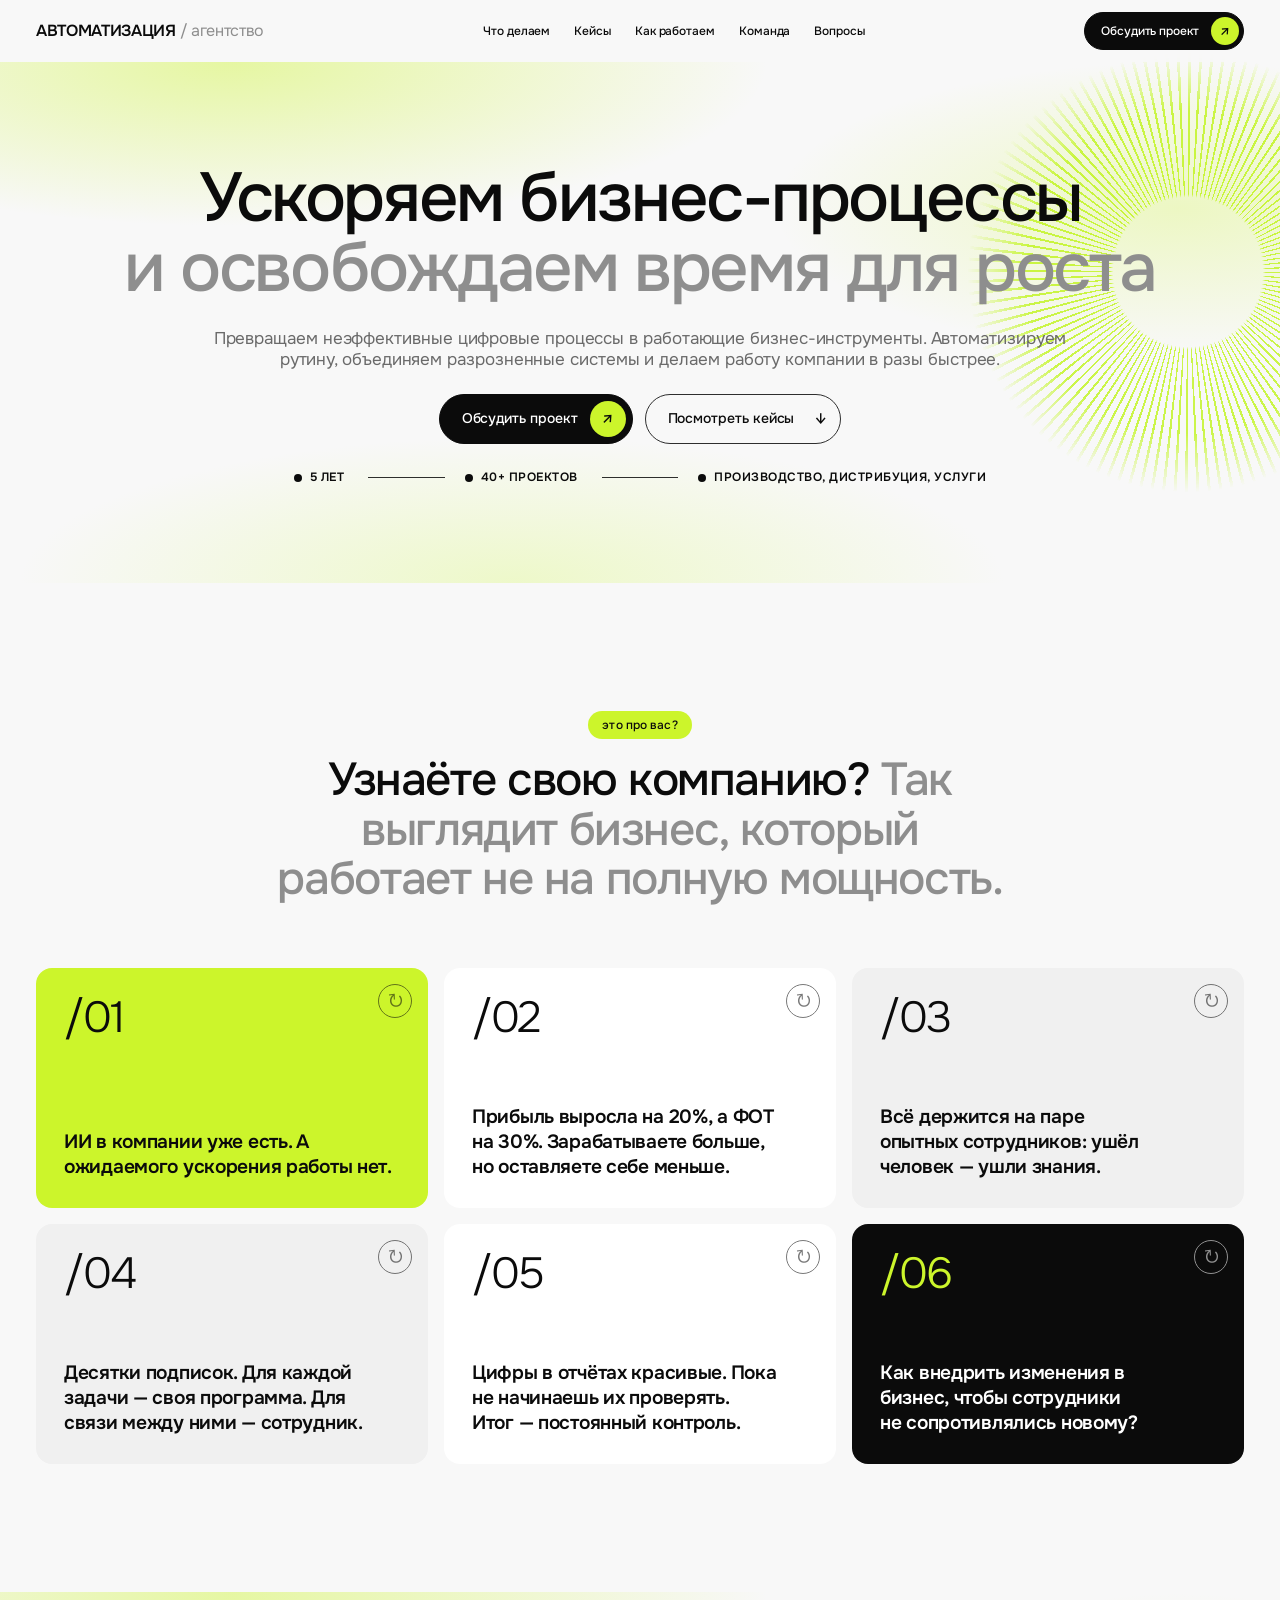
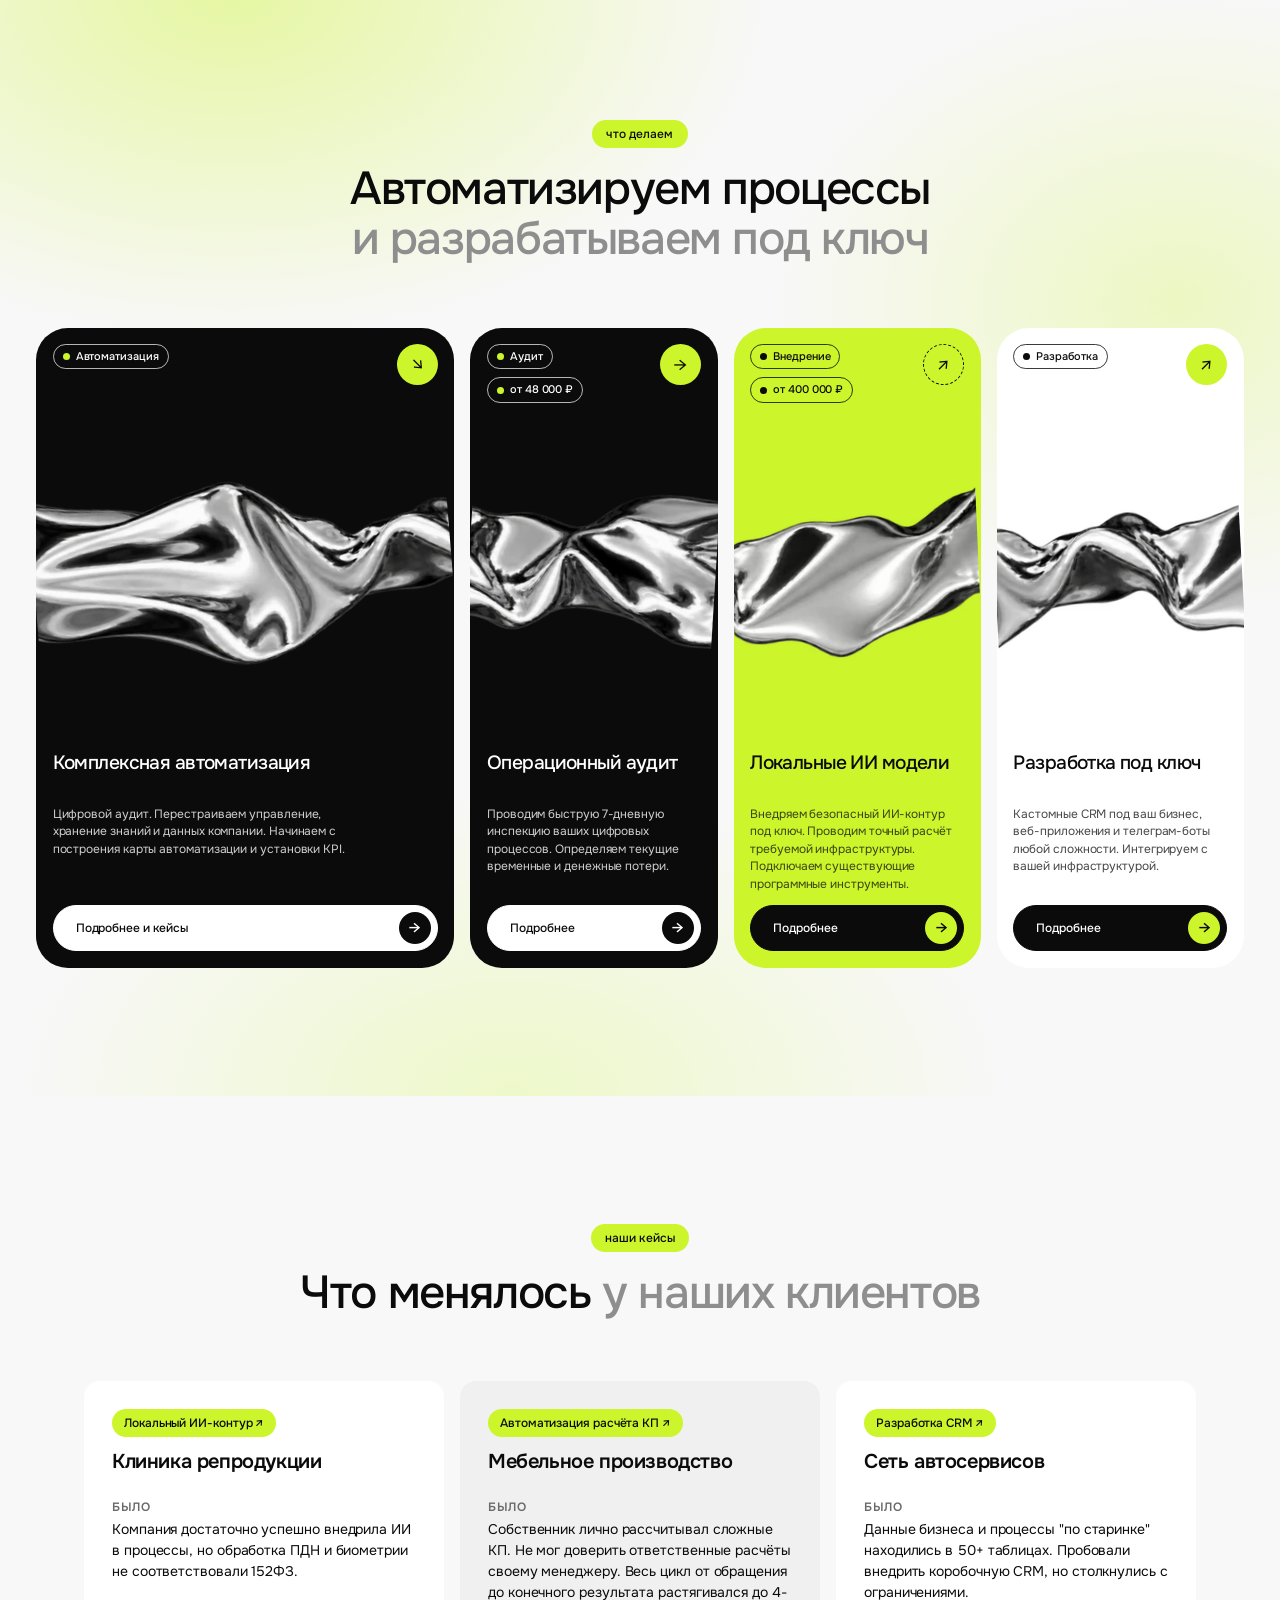
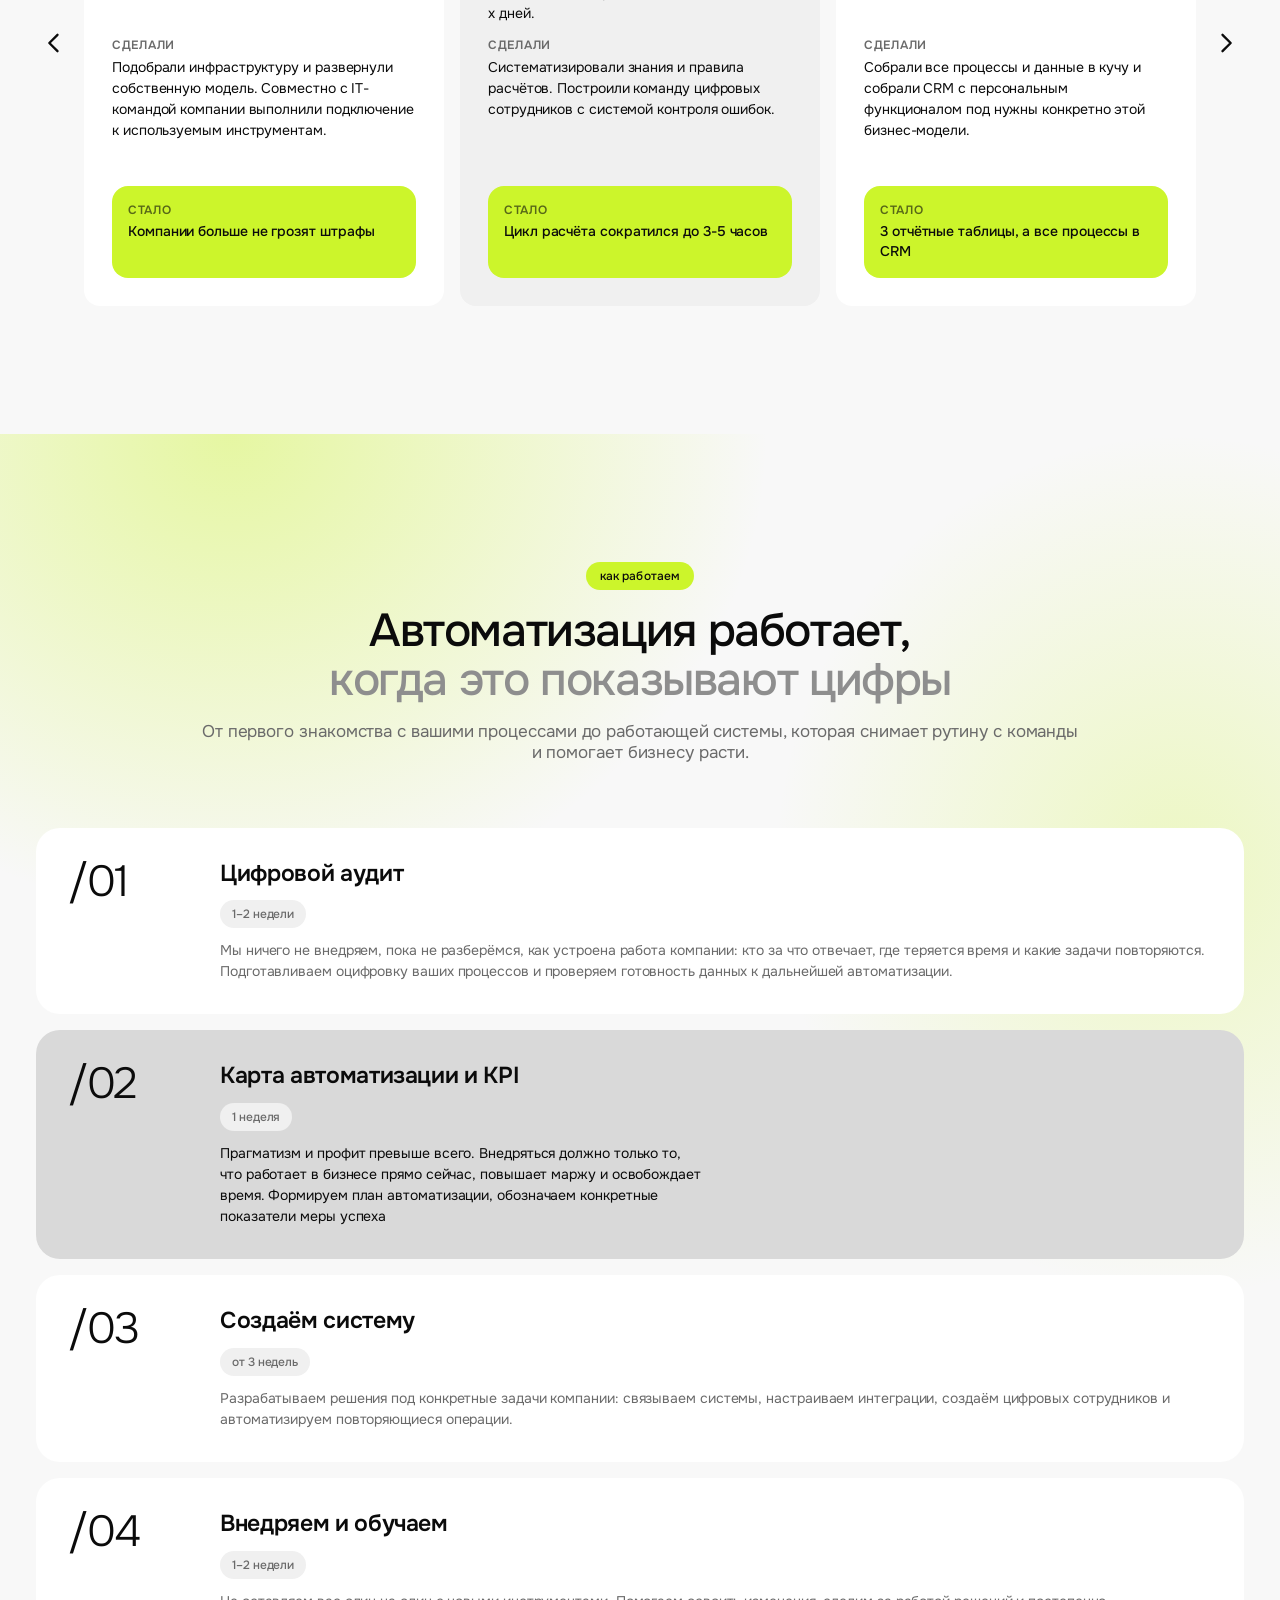
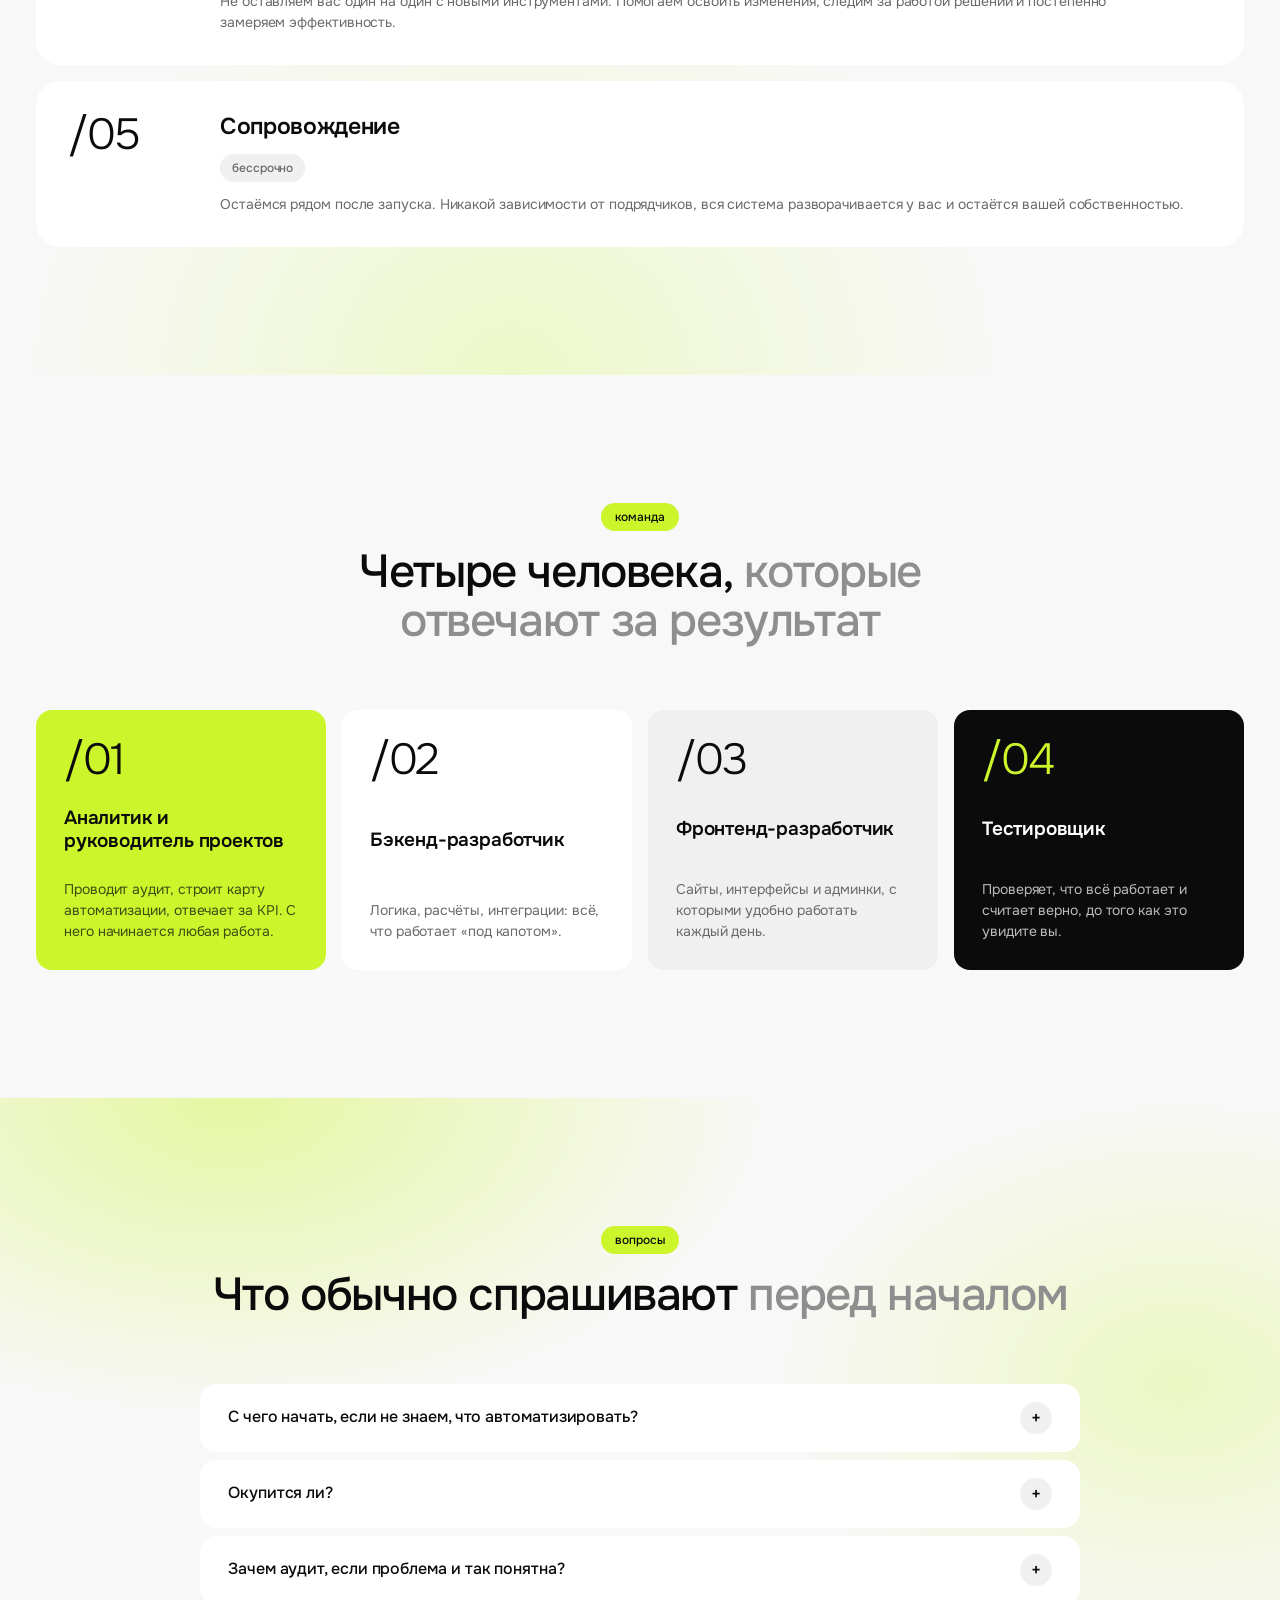
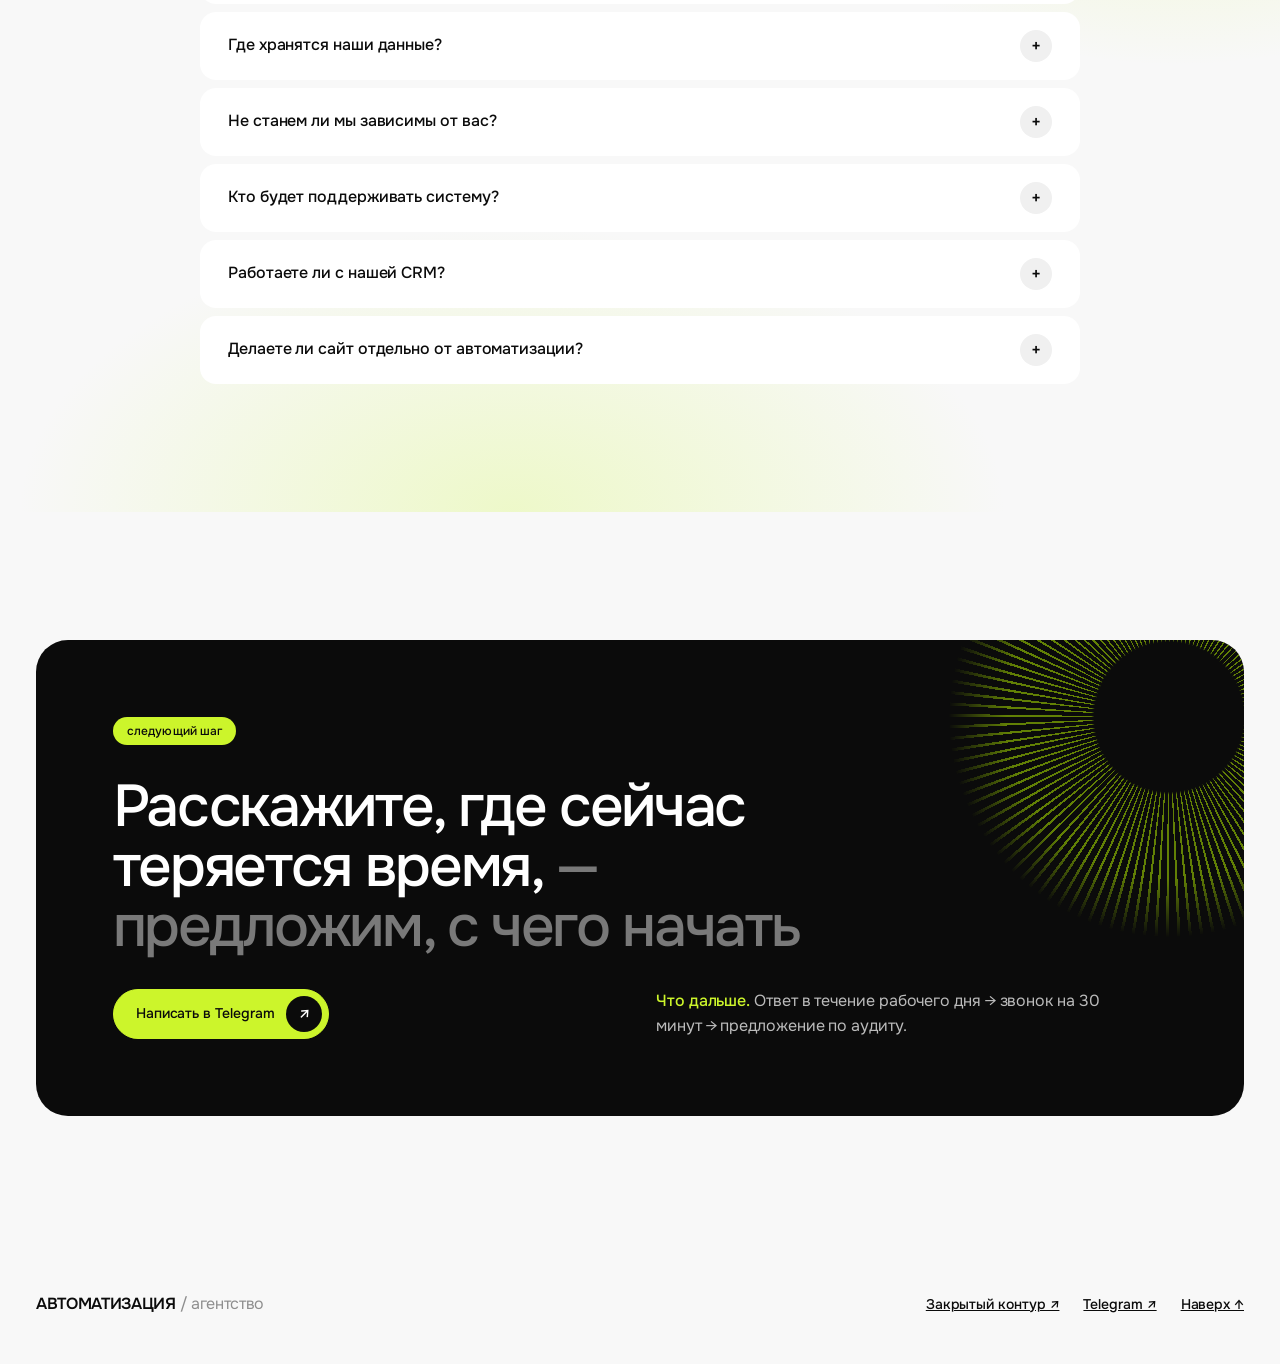
==== index.html @ 368896b6 "Initial" ====
<!doctype html>
<html lang="ru">
<head>
  <meta charset="utf-8">
  <meta name="viewport" content="width=device-width, initial-scale=1, viewport-fit=cover">
  <meta name="description" content="Наводим порядок в процессах компании и закрепляем его в программах: автоматизация рутины, единые расчёты, интеграция CRM, сайты и CRM под ключ. Начинаем с аудита.">
  <meta name="theme-color" content="#f8f8f8">
  <title>Порядок в процессах компании | Автоматизация бизнеса</title>
  <script>document.documentElement.classList.add('js');</script>
  <link rel="preconnect" href="https://fonts.googleapis.com">
  <link rel="preconnect" href="https://fonts.gstatic.com" crossorigin>
  <link rel="stylesheet" href="https://fonts.googleapis.com/css2?family=Onest:wght@300;400;500;600&family=Unbounded:wght@500;700&display=swap&subset=cyrillic">
  <link rel="stylesheet" href="design-system/tokens.css">
  <link rel="stylesheet" href="design-system/components.css">
  <link rel="stylesheet" href="home.css">
  <script src="home.js" defer></script>
</head>
<body>

  <header class="site-header">
    <div class="container">
      <div class="nav">
        <a class="brand" href="index.html">АВТОМАТИЗАЦИЯ<span> / агентство</span></a>
        <nav class="nav__links" aria-label="Основная навигация">
          <a href="#services">Что делаем</a>
          <a href="#cases">Кейсы</a>
          <a href="#method">Как работаем</a>
          <a href="#team">Команда</a>
          <a href="#faq">Вопросы</a>
        </nav>
        <a class="btn btn--sm header-cta" href="https://t.me/kenig_web" target="_blank" rel="noopener noreferrer">Обсудить проект <span class="btn__arrow" aria-hidden="true">↗</span></a>
        <details class="mobile-menu">
          <summary class="btn btn--sm btn--plain" aria-label="Открыть меню">Меню</summary>
          <nav aria-label="Мобильная навигация">
            <a href="#services">Что делаем</a>
            <a href="#cases">Кейсы</a>
            <a href="#method">Как работаем</a>
            <a href="#team">Команда</a>
            <a href="#faq">Вопросы</a>
            <a href="https://t.me/kenig_web" target="_blank" rel="noopener noreferrer">Заказать аудит ↗</a>
          </nav>
        </details>
      </div>
    </div>
  </header>

  <main>

    <!-- ===== 4.1 Первый экран ===== -->
    <section class="section section--wash hero has-ghost" id="top" aria-labelledby="hero-title">
      <div class="rays" aria-hidden="true"></div>
      <div class="container hero__content">
        <h1 class="display hero__title" id="hero-title">Ускоряем бизнес-процессы <span class="muted-part">и освобождаем время для роста</span></h1>
        <p class="lead hero__lead">Превращаем неэффективные цифровые процессы в работающие бизнес-инструменты. Автоматизируем рутину, объединяем разрозненные системы и делаем работу компании в разы быстрее.</p>
        <div class="hero__actions">
          <a class="btn" href="https://t.me/kenig_web" target="_blank" rel="noopener noreferrer">Обсудить проект <span class="btn__arrow" aria-hidden="true">↗</span></a>
          <a class="btn btn--outline" href="#cases">Посмотреть кейсы <span class="btn__arrow" aria-hidden="true">↓</span></a>
        </div>
        <ul class="facts" aria-label="Коротко о нас">
          <li><span class="facts__dot"></span>5 лет</li>
          <li><span class="facts__dot"></span>40+ проектов</li>
          <li><span class="facts__dot"></span>производство, дистрибуция, услуги</li>
        </ul>
      </div>
    </section>

    <!-- ===== 4.2 Узнаёте свою компанию? ===== -->
    <section class="section" id="problems" aria-labelledby="problems-title">
      <div class="container">
        <div class="section-head">
          <span class="eyebrow">это про вас?</span>
          <h2 class="h2" id="problems-title">Узнаёте свою компанию? <span class="muted-part">Так выглядит бизнес, который работает не на полную мощность.</span></h2>
        </div>
        <div class="grid-6">
          <article class="tile tile--lime problem span-2" data-label="наблюдение" role="button"tabindex="0" aria-haspopup="dialog" data-solution="Многие внедряют ИИ, собирают автоматизации. Но между ответом нейросети и результатом по-прежнему стоит человек. Проблема не в ИИ. Проблема в том, как его внедрили." data-service="Операционный аудит" data-link="services/audit.html" data-reveal>
            <span class="step__index" aria-hidden="true">/01</span>
            <p class="tile__title problem__text">ИИ в компании уже есть. А ожидаемого ускорения работы нет.</p><span class="problem__flip" aria-hidden="true">↻</span>
          </article>
          <article class="tile problem span-2" role="button" tabindex="0" aria-haspopup="dialog" data-solution="Часть процессов автоматизируем. Освобождаем время сотрудников от рутины, которое можно направить туда, где они действительно создают ценность и рост для бизнеса." data-service="Интеграция CRM" data-link="services/crm-integration.html" data-reveal>
            <span class="step__index" aria-hidden="true">/02</span>
            <p class="tile__title problem__text">Прибыль выросла на 20%, а ФОТ на 30%. Зарабатываете больше, но оставляете себе меньше.</p><span class="problem__flip" aria-hidden="true">↻</span>
          </article>
          <article class="tile tile--grey problem span-2" role="button" tabindex="0" aria-haspopup="dialog" data-solution="Собираем регламенты и опыт сотрудников в базу знаний, формируя RAG-систему. Знания остаются в компании, даже если человек уходит." data-service="Комплексная автоматизация" data-link="services/automation.html" data-reveal>
            <span class="step__index" aria-hidden="true">/03</span>
            <p class="tile__title problem__text">Всё держится на паре опытных сотрудников: ушёл человек — ушли знания.</p><span class="problem__flip" aria-hidden="true">↻</span>
          </article>
          <article class="tile tile--grey problem span-2" data-label="наблюдение" role="button" tabindex="0" aria-haspopup="dialog" data-solution="Время тратится не на задачи, а на управление программами. Проблема не в количестве инструментов. Проблема в том, что они не работают как единый механизм." data-service="Интеграция CRM" data-link="services/crm-integration.html" data-reveal>
            <span class="step__index" aria-hidden="true">/04</span>
            <p class="tile__title problem__text">Десятки подписок. Для каждой задачи — своя программа. Для связи между ними — сотрудник.</p><span class="problem__flip" aria-hidden="true">↻</span>
          </article>
          <article class="tile problem span-2" role="button" tabindex="0" aria-haspopup="dialog" data-solution="Внедряем механизмы, где данные собираются автоматически, показатели рассчитываются по единым правилам, а расхождения обнаруживаются до того, как попадут в отчёт." data-service="Комплексная автоматизация" data-link="services/automation.html" data-reveal>
            <span class="step__index" aria-hidden="true">/05</span>
            <p class="tile__title problem__text">Цифры в отчётах красивые. Пока не начинаешь их проверять. Итог — постоянный контроль.</p><span class="problem__flip" aria-hidden="true">↻</span>
          </article>
          <article class="tile tile--ink problem span-2" role="button" tabindex="0" aria-haspopup="dialog" data-solution="Мы не про увольнения. Наша цель — привести в порядок цифровые процессы компании и снять с вашей команды рутину, освободив их энергию на развитие компании." data-service="Операционный аудит" data-link="services/audit.html" data-reveal>
            <span class="step__index" aria-hidden="true">/06</span>
            <p class="tile__title problem__text">Как внедрить изменения в бизнес, чтобы сотрудники не сопротивлялись новому?</p><span class="problem__flip" aria-hidden="true">↻</span>
          </article>
        </div>
      </div>
    </section>

    <!-- ===== 4.3 Что делаем ===== -->
    <section class="section section--wash" id="services" aria-labelledby="services-title">
      <div class="container">
        <div class="section-head">
          <span class="eyebrow">что делаем</span>
          <h2 class="h2" id="services-title">Автоматизируем процессы <span class="muted-part">и разрабатываем под ключ</span></h2>
        </div>
        <div class="acc">
          <article class="svc svc--ink is-active" data-reveal>
            <div class="svc__top">
              <ul class="svc__pills">
                <li class="svc__pill"><i></i>Автоматизация</li>
              </ul>
              <span class="svc__go" aria-hidden="true">→</span>
            </div>
            <div class="chrome" style="--rot:-9deg;--pos:0%" aria-hidden="true"></div>
            <div class="svc__body">
              <h3 class="svc__title">Комплексная автоматизация</h3>
              <p class="svc__text">Цифровой аудит. Перестраиваем управление, хранение знаний и данных компании. Начинаем с построения карты автоматизации и установки KPI.</p>
              <a class="btn btn--white svc__btn" href="services/automation.html"><span>Подробнее<span class="svc__ext">&nbsp;и кейсы</span></span> <span class="btn__arrow" aria-hidden="true">→</span></a>
            </div>
          </article>
          <article class="svc svc--ink" data-reveal>
            <div class="svc__top">
              <ul class="svc__pills">
                <li class="svc__pill"><i></i>Аудит</li>
                <li class="svc__pill svc__pill--price"><i></i>от 48 000 ₽</li>
              </ul>
              <span class="svc__go" aria-hidden="true">→</span>
            </div>
            <div class="chrome" style="--rot:7deg;--pos:100%" aria-hidden="true"></div>
            <div class="svc__body">
              <h3 class="svc__title">Операционный аудит</h3>
              <p class="svc__text">Проводим быструю 7-дневную инспекцию ваших цифровых процессов. Определяем текущие временные и денежные потери.</p>
              <a class="btn btn--white svc__btn" href="services/audit.html"><span>Подробнее<span class="svc__ext">&nbsp;и кейсы</span></span> <span class="btn__arrow" aria-hidden="true">→</span></a>
            </div>
          </article>
          <article class="svc svc--lime" data-reveal>
            <div class="svc__top">
              <ul class="svc__pills">
                <li class="svc__pill"><i></i>Внедрение</li>
                <li class="svc__pill svc__pill--price"><i></i>от 400 000 ₽</li>
              </ul>
              <span class="svc__go" aria-hidden="true">↗</span>
            </div>
            <div class="chrome" style="--rot:-5deg;--pos:50%" aria-hidden="true"></div>
            <div class="svc__body">
              <h3 class="svc__title">Локальные ИИ модели</h3>
              <p class="svc__text">Внедряем безопасный ИИ-контур под ключ. Проводим точный расчёт требуемой инфраструктуры. Подключаем существующие программные инструменты.</p>
              <a class="btn svc__btn" href="services/local-ai.html"><span>Подробнее<span class="svc__ext">&nbsp;и кейсы</span></span> <span class="btn__arrow" aria-hidden="true">→</span></a>
            </div>
          </article>
          <article class="svc svc--white" data-reveal>
            <div class="svc__top">
              <ul class="svc__pills">
                <li class="svc__pill"><i></i>Разработка</li>
              </ul>
              <span class="svc__go" aria-hidden="true">↗</span>
            </div>
            <div class="chrome" style="--rot:-6deg;--pos:30%" aria-hidden="true"></div>
            <div class="svc__body">
              <h3 class="svc__title">Разработка под ключ</h3>
              <p class="svc__text">Кастомные CRM под ваш бизнес, веб-приложения и телеграм-боты любой сложности. Интегрируем с вашей инфраструктурой.</p>
              <a class="btn  svc__btn" href="services/websites.html"><span>Подробнее<span class="svc__ext">&nbsp;и кейсы</span></span> <span class="btn__arrow" aria-hidden="true">→</span></a>
            </div>
          </article>
        </div>
      </div>
    </section>

    <!-- ===== 4.4 Лучшие кейсы ===== -->
    <section class="section" id="cases" aria-labelledby="cases-title">
      <div class="container">
        <div class="section-head">
          <span class="eyebrow">наши кейсы</span>
          <h2 class="h2" id="cases-title">Что менялось <span class="muted-part">у наших клиентов</span></h2>
        </div>
        <div class="carousel" data-carousel>
        <button class="carousel__btn carousel__btn--prev" type="button" aria-label="Предыдущие кейсы"><svg viewBox="0 0 24 24" width="20" height="20" fill="none" stroke="currentColor" stroke-width="2" stroke-linecap="round" stroke-linejoin="round" aria-hidden="true"><path d="M15 5l-7 7 7 7"/></svg></button>
        <div class="carousel__track" tabindex="0" aria-label="Кейсы клиентов">

          <article class="tile case" data-reveal>
            <div class="case__head">
              <a class="chip chip--lime case__tag" href="services/automation.html">Локальный ИИ-контур ↗</a>
              <h3 class="tile__title">Клиника репродукции</h3>
            </div>
            <dl>
              <div><dt>Было</dt><dd>Компания достаточно успешно внедрила ИИ в процессы, но обработка ПДН и биометрии не соответствовали 152ФЗ.</dd></div>
              <div><dt>Сделали</dt><dd>Подобрали инфраструктуру и развернули собственную модель. Совместно с IT-командой компании выполнили подключение к используемым инструментам.</dd></div>
            </dl>
            <p class="case__result"><span>Стало</span>Компании больше не грозят штрафы</p>
          </article>

          <article class="tile tile--grey case" data-reveal>
            <div class="case__head">
              <a class="chip chip--lime case__tag" href="services/crm-integration.html">Автоматизация расчёта КП ↗</a>
              <h3 class="tile__title">Мебельное производство</h3>
            </div>
            <dl>
              <div><dt>Было</dt><dd>Собственник лично рассчитывал сложные КП. Не мог доверить ответственные расчёты своему менеджеру. Весь цикл от обращения до конечного результата растягивался до 4-х дней.</dd></div>
              <div><dt>Сделали</dt><dd>Систематизировали знания и правила расчётов. Построили команду цифровых сотрудников с системой контроля ошибок.</dd></div>
            </dl>
            <p class="case__result"><span>Стало</span>Цикл расчёта сократился до 3-5 часов</p>
          </article>

          <article class="tile case" data-reveal>
            <div class="case__head">
              <a class="chip chip--lime case__tag" href="services/websites.html">Разработка CRM ↗</a>
              <h3 class="tile__title">Сеть автосервисов</h3>
            </div>
            <dl>
              <div><dt>Было</dt><dd>Данные бизнеса и процессы "по старинке" находились в 50+ таблицах. Пробовали внедрить коробочную CRM, но столкнулись с ограничениями.</dd></div>
              <div><dt>Сделали</dt><dd>Собрали все процессы и данные в кучу и собрали CRM с персональным функционалом под нужны конкретно этой бизнес-модели.</dd></div>
            </dl>
            <p class="case__result"><span>Стало</span>3 отчётные таблицы, а все процессы в CRM</p>
          </article>

          <article class="tile tile--grey case" data-reveal>
            <div class="case__head">
              <a class="chip chip--lime case__tag" href="services/automation.html">Ускорение аналитики ↗</a>
              <h3 class="tile__title">Селлер на маркетплейсах</h3>
            </div>
            <dl>
              <div><dt>Было</dt><dd>3 площадки, более 200 товаров. Ежедневная ручная аналитика продаж занимала у менеджеров 80% времени. Новые позиции = найм новых менеджеров.</dd></div>
              <div><dt>Сделали</dt><dd>Создали систему: анализ платного хранения, сводные данные по продажам, аналитика конкурентов. Система одновременно анализирует все 3 площадки.</dd></div>
            </dl>
            <p class="case__result"><span>Стало</span>Сократили ФОТ на 40%, готовый отчёт за 1 час</p>
          </article>

          <article class="tile case" data-reveal>
            <div class="case__head">
              <a class="chip chip--lime case__tag" href="services/automation.html">Создание RAG-системы ↗</a>
              <h3 class="tile__title">Служба поддержки</h3>
            </div>
            <dl>
              <div><dt>Было</dt><dd>Крупная франшиза. Большое количество запросов в отдел саппорта. Среднее время обработки заявки 1 день, 38% ошибок в ответах и это уже с ИИ.</dd></div>
              <div><dt>Сделали</dt><dd>Сформировали единую корпоративную базу знаний. Для ответов добавили проверки релевантности информации. Изменили формат использования ИИ в отделе.</dd></div>
            </dl>
            <p class="case__result"><span>Стало</span>Точность 98%, среднее время ответа 7 минут</p>
          </article>

          <article class="tile tile--grey case" data-reveal>
            <div class="case__head">
              <a class="chip chip--lime case__tag" href="services/websites.html">Разработка сайта ↗</a>
              <h3 class="tile__title">Бренд одежды</h3>
            </div>
            <dl>
              <div><dt>Было</dt><dd>У бренда был лендинг, куда ежедневно вручную приходилось вносить свежие данные по остаткам, а перед этим проанализировать позиции по всем площадкам, где продают товар.</dd></div>
              <div><dt>Сделали</dt><dd>Реализовали не просто сайт, а веб-приложение, которое само выгружало остатки с площадок, в нём же внедрили сценарии взаимодействия с клиентами через тг-бота.</dd></div>
            </dl>
            <p class="case__result"><span>Стало</span>2 минуты ежедневно на проверку данных</p>
          </article>

        </div>
        <button class="carousel__btn carousel__btn--next" type="button" aria-label="Следующие кейсы"><svg viewBox="0 0 24 24" width="20" height="20" fill="none" stroke="currentColor" stroke-width="2" stroke-linecap="round" stroke-linejoin="round" aria-hidden="true"><path d="M9 5l7 7-7 7"/></svg></button>
        </div>
        <!-- <p class="cases-more"><a class="link" href="cases.html">Ещё кейсы <span aria-hidden="true">→</span></a></p> -->
      </div>
    </section>

    <!-- ===== 4.5 Как работаем ===== -->
    <section class="section section--wash" id="method" aria-labelledby="method-title">
      <div class="container">
        <div class="section-head">
          <span class="eyebrow">как работаем</span>
          <h2 class="h2" id="method-title">Автоматизация работает, <span class="muted-part">когда это показывают цифры</span></h2>
          <p class="lead">От первого знакомства с вашими процессами до работающей системы, которая снимает рутину с команды и помогает бизнесу расти.</p>
        </div>
        <ol class="method" style="list-style:none;margin:0;padding:0" aria-label="Этапы работы">
          <li class="method-row method-row--solo" data-reveal>
            <span class="step__index" aria-hidden="true">/01</span>
            <div class="method-row__main">
              <h3 class="h3">Цифровой аудит</h3>
              <span class="chip">1–2 недели</span>
              <p class="tile__text">Мы ничего не внедряем, пока не разберёмся, как устроена работа компании: кто за что отвечает, где теряется время и какие задачи повторяются. Подготавливаем оцифровку ваших процессов и проверяем готовность данных к дальнейшей автоматизации.</p>
            </div>
          </li>
          <li class="method-row method-row--key" data-reveal>
            <span class="step__index" aria-hidden="true">/02</span>
            <div class="method-row__main">
              <h3 class="h3">Карта автоматизации и KPI</h3>
              <span class="chip">1 неделя</span>
              <p class="tile__text" style="color:var(--text)">Прагматизм и профит превыше всего. Внедряться должно только то, что работает в бизнесе прямо сейчас, повышает маржу и освобождает время. Формируем план автоматизации, обозначаем конкретные показатели меры успеха</p>
            </div>
          </li>
          <li class="method-row method-row--solo" data-reveal>
            <span class="step__index" aria-hidden="true">/03</span>
            <div class="method-row__main">
              <h3 class="h3">Создаём систему</h3>
              <span class="chip">от 3 недель</span>
              <p class="tile__text">Разрабатываем решения под конкретные задачи компании: связываем системы, настраиваем интеграции, создаём цифровых сотрудников и автоматизируем повторяющиеся операции.</p>
            </div>
          </li>
          <li class="method-row method-row--solo" data-reveal>
            <span class="step__index" aria-hidden="true">/04</span>
            <div class="method-row__main">
              <h3 class="h3">Внедряем и обучаем</h3>
              <span class="chip">1–2 недели</span>
              <p class="tile__text">Не оставляем вас один на один с новыми инструментами. Помогаем освоить изменения, следим за работой решений и постепенно замеряем эффективность.</p>
            </div>
          </li>
          <li class="method-row method-row--solo" data-reveal>
            <span class="step__index" aria-hidden="true">/05</span>
            <div class="method-row__main">
              <h3 class="h3">Сопровождение</h3>
              <span class="chip">бессрочно</span>
              <p class="tile__text">Остаёмся рядом после запуска. Никакой зависимости от подрядчиков, вся система разворачивается у вас и остаётся вашей собственностью.</p>
            </div>
          </li>
        </ol>
      </div>
    </section>

    <!-- ===== 4.6 Команда ===== -->
    <section class="section" id="team" aria-labelledby="team-title">
      <div class="container">
        <div class="section-head">
          <span class="eyebrow">команда</span>
          <h2 class="h2" id="team-title">Четыре человека, <span class="muted-part">которые отвечают за результат</span></h2>
        </div>
        <div class="bento">
          <article class="tile tile--lime team" data-reveal>
            <span class="step__index" aria-hidden="true">/01</span>
            <h3 class="tile__title">Аналитик и руководитель проектов</h3>
            <p class="tile__text">Проводит аудит, строит карту автоматизации, отвечает за KPI. С него начинается любая работа.</p>
          </article>
          <article class="tile team" data-reveal>
            <span class="step__index" aria-hidden="true">/02</span>
            <h3 class="tile__title">Бэкенд-разработчик</h3>
            <p class="tile__text">Логика, расчёты, интеграции: всё, что работает «под капотом».</p>
          </article>
          <article class="tile tile--grey team" data-reveal>
            <span class="step__index" aria-hidden="true">/03</span>
            <h3 class="tile__title">Фронтенд-разработчик</h3>
            <p class="tile__text">Сайты, интерфейсы и админки, с которыми удобно работать каждый день.</p>
          </article>
          <article class="tile tile--ink team" data-reveal>
            <span class="step__index" aria-hidden="true">/04</span>
            <h3 class="tile__title">Тестировщик</h3>
            <p class="tile__text">Проверяет, что всё работает и считает верно, до того как это увидите вы.</p>
          </article>
        </div>
      </div>
    </section>

    <!-- ===== 4.7 Вопросы ===== -->
    <section class="section section--wash" id="faq" aria-labelledby="faq-title">
      <div class="container">
        <div class="section-head">
          <span class="eyebrow">вопросы</span>
          <h2 class="h2" id="faq-title">Что обычно спрашивают <span class="muted-part">перед началом</span></h2>
        </div>
        <div class="faq">
          <details><summary>С чего начать, если не знаем, что автоматизировать?<span class="plus" aria-hidden="true">+</span></summary><p>С аудита. Мы разберём процессы, замерим, где уходит время, и предложим, что автоматизировать в первую очередь.</p></details>
          <details><summary>Окупится ли?<span class="plus" aria-hidden="true">+</span></summary><p>Окупаемость считаем на этапе карты автоматизации, до внедрения. Если расчёт не сходится, скажем об этом до начала работ.</p></details>
          <details><summary>Зачем аудит, если проблема и так понятна?<span class="plus" aria-hidden="true">+</span></summary><p>Без него нельзя измерить результат: не с чем сравнивать. К тому же часто узкое место оказывается не там, где его видно.</p></details>
          <details><summary>Где хранятся наши данные?<span class="plus" aria-hidden="true">+</span></summary><p>Данные клиентов не уходят за пределы компании и России; работаем по NDA. Подробности — на странице <a href="closed-contour.html">«Закрытый контур»</a>.</p></details>
          <details><summary>Не станем ли мы зависимы от вас?<span class="plus" aria-hidden="true">+</span></summary><p>Нет. Документация, доступы, правила и инструкции остаются у вас.</p></details>
          <details><summary>Кто будет поддерживать систему?<span class="plus" aria-hidden="true">+</span></summary><p>Мы — по договору поддержки. Ещё обучаем ваших сотрудников и передаём документацию.</p></details>
          <details><summary>Работаете ли с нашей CRM?<span class="plus" aria-hidden="true">+</span></summary><p>Да: Битрикс24, amoCRM и другие.</p></details>
          <details><summary>Делаете ли сайт отдельно от автоматизации?<span class="plus" aria-hidden="true">+</span></summary><p>Да, это отдельная услуга. Аудит процессов для сайта не нужен.</p></details>
        </div>
      </div>
    </section>

    <!-- ===== 4.8 Финальный призыв ===== -->
    <section class="section" aria-labelledby="final-title">
      <div class="container">
        <div class="final" data-reveal>
          <div class="rays" aria-hidden="true"></div>
          <span class="eyebrow">следующий шаг</span>
          <h2 class="display final__title" id="final-title">Расскажите, где сейчас теряется время, <span class="muted-part">— предложим, с чего начать</span></h2>
          <div class="final__row">
            <div class="final__cta">
              <a class="btn btn--lime" href="https://t.me/kenig_web" target="_blank" rel="noopener noreferrer">Написать в Telegram <span class="btn__arrow" aria-hidden="true">↗</span></a>
            </div>
            <p><strong style="color:var(--accent);font-weight:500">Что дальше.</strong> Ответ в течение рабочего дня → звонок на 30 минут → предложение по аудиту.</p>
          </div>
        </div>
      </div>
    </section>

  </main>

  <!-- ===== 4.9 Подвал ===== -->
  <footer class="container footer">
    <a class="brand" href="index.html">АВТОМАТИЗАЦИЯ<span> / агентство</span></a>
    <div class="footer__links">
      <a href="closed-contour.html">Закрытый контур ↗</a>
      <a href="https://t.me/kenig_web" target="_blank" rel="noopener noreferrer">Telegram ↗</a>
      <a href="#top">Наверх ↑</a>
    </div>
  </footer>

</body>
</html>
---- design-system/tokens.css ----
/* ==========================================================================
   Дизайн-система «Лайм и чернила» — токены
   Источник: папка РЕФЕРЕНСЫ (светлый стиль, кислотный лайм + чёрный,
   ч/б фото, хромовое 3D). Тема одна, светлая.

   Шрифты подключаются в <head> страницы (кириллица обязательна):
   <link rel="stylesheet" href="https://fonts.googleapis.com/css2?family=Onest:wght@300;400;500;600&family=Unbounded:wght@500;700&display=swap&subset=cyrillic">
   ========================================================================== */

:root {
  color-scheme: light;

  /* ---------- Примитивы: чернила и бумага ---------- */
  --ink-950: #0b0b0b;   /* почти чёрный: заголовки, кнопки, тёмные плитки */
  --ink-800: #232323;
  --ink-600: #6a6a6a;   /* второстепенный текст, контраст 5.3:1 на белом */
  --ink-400: #8e8e8e;   /* только крупный текст (вторая половина заголовка) */

  --paper-0:   #ffffff;
  --paper-50:  #f8f8f8; /* основной фон страницы */
  --paper-100: #f0f0f0; /* серые плитки */
  --paper-200: #e6e6e6;
  --paper-300: #d9d9d9; /* «выделенная» серая плитка, разделители */

  /* ---------- Примитивы: лайм (единственный акцент) ---------- */
  --lime-100: #f4fcd6;  /* лёгкая заливка */
  --lime-200: #e3f99b;  /* дымка на фоне */
  --lime-500: #ccf52b;  /* плашки, кнопки, карточки */
  --lime-600: #b9f500;  /* гигантские слова, лучи, декор */

  /* ---------- Редкий контраст (один блок на страницу, не больше) ---------- */
  --cobalt-600: #1b2fd8;

  /* ---------- Семантические цвета ---------- */
  --bg:             var(--paper-50);
  --bg-raised:      var(--paper-0);
  --surface:        var(--paper-0);
  --surface-muted:  var(--paper-100);
  --surface-strong: var(--paper-300);
  --surface-ink:    var(--ink-950);
  --surface-accent: var(--lime-500);

  --text:           var(--ink-950);
  --text-muted:     var(--ink-600);
  --text-faint:     var(--ink-400);   /* не для мелкого текста */
  --text-on-ink:    var(--paper-0);
  --text-on-accent: var(--ink-950);   /* на лайме текст всегда чёрный */

  --accent:         var(--lime-500);
  --accent-deep:    var(--lime-600);
  --accent-soft:    var(--lime-200);

  --line:           rgba(11, 11, 11, 0.1);
  --line-strong:    rgba(11, 11, 11, 0.85);
  --focus:          var(--ink-950);

  /* ---------- Фон-«дымка» с лаймовыми пятнами ---------- */
  --wash-lime:
    radial-gradient(60% 45% at 18% 0%, rgba(204, 245, 43, 0.42), transparent 70%),
    radial-gradient(45% 40% at 92% 28%, rgba(204, 245, 43, 0.26), transparent 70%),
    radial-gradient(55% 40% at 40% 100%, rgba(227, 249, 155, 0.5), transparent 70%),
    var(--bg);

  /* ---------- Шрифты ---------- */
  --font-text:    "Onest", ui-sans-serif, system-ui, -apple-system, "Segoe UI", Roboto, Arial, sans-serif;
  --font-display: "Onest", ui-sans-serif, system-ui, -apple-system, "Segoe UI", Roboto, Arial, sans-serif;
  --font-accent:  "Unbounded", "Onest", ui-sans-serif, system-ui, sans-serif; /* только гигантские слова и цифры */

  /* ---------- Размеры шрифта (fluid) ---------- */
  --fs-ghost:   clamp(5.5rem, 21vw, 17rem);
  --fs-display: clamp(2.75rem, 7vw, 5.5rem);
  --fs-h1:      clamp(2.25rem, 4.8vw, 4rem);
  --fs-h2:      clamp(1.875rem, 3.6vw, 3rem);
  --fs-h3:      clamp(1.25rem, 1.8vw, 1.5rem);
  --fs-lead:    clamp(1.0625rem, 1.3vw, 1.25rem);
  --fs-body:    1rem;
  --fs-small:   0.875rem;
  --fs-micro:   0.75rem;
  --fs-index:   clamp(2rem, 3.4vw, 2.75rem);   /* «/01» */
  --fs-stat:    clamp(2.5rem, 4.4vw, 3.75rem); /* «95%» */

  --lh-tight:  1.02;
  --lh-head:   1.08;
  --lh-snug:   1.25;
  --lh-body:   1.55;

  --tracking-display: -0.04em;
  --tracking-head:    -0.03em;
  --tracking-text:    -0.005em;
  --tracking-micro:    0.01em;

  --fw-light:   300;
  --fw-regular: 400;
  --fw-medium:  500;
  --fw-semi:    600;

  /* ---------- Отступы (шаг 4px) ---------- */
  --space-1: 4px;
  --space-2: 8px;
  --space-3: 12px;
  --space-4: 16px;
  --space-5: 24px;
  --space-6: 32px;
  --space-7: 48px;
  --space-8: 64px;
  --space-9: 96px;
  --space-10: 128px;

  --gutter:      max(16px, env(safe-area-inset-left, 0px));
  --container:   1240px;
  --section-y:   clamp(72px, 10vw, 144px);
  --grid-gap:    clamp(10px, 1.4vw, 16px);

  /* ---------- Скругления ---------- */
  --r-xs:   6px;    /* мелкие чипы и плотные плитки */
  --r-md:   16px;   /* карточки и поля */
  --r-lg:   24px;   /* крупные карточки, блоки */
  --r-xl:   32px;   /* секции-плашки, фото */
  --r-pill: 999px;  /* кнопки, метки, фильтры */

  /* ---------- Тени (почти невидимые) ---------- */
  --shadow-card: 0 1px 2px rgba(11, 11, 11, 0.04), 0 14px 36px -16px rgba(11, 11, 11, 0.16);
  --shadow-float: 0 2px 4px rgba(11, 11, 11, 0.05), 0 28px 60px -20px rgba(11, 11, 11, 0.22);

  /* ---------- Движение ---------- */
  --ease-out: cubic-bezier(0.2, 0.7, 0.2, 1);
  --dur-fast: 160ms;
  --dur-base: 320ms;
  --dur-slow: 700ms;

  /* ---------- Слои ---------- */
  --z-nav: 50;
  --z-overlay: 100;
}
---- design-system/components.css ----
/* ==========================================================================
   Дизайн-система «Лайм и чернила» — компоненты
   Подключать после tokens.css. Все значения берутся из токенов.
   ========================================================================== */

*,
*::before,
*::after { box-sizing: border-box; }

html { -webkit-text-size-adjust: 100%; }

body {
  margin: 0;
  background: var(--bg);
  color: var(--text);
  font-family: var(--font-text);
  font-size: var(--fs-body);
  line-height: var(--lh-body);
  letter-spacing: var(--tracking-text);
  -webkit-font-smoothing: antialiased;
  text-rendering: optimizeLegibility;
}

img, svg, video { max-width: 100%; display: block; }
a { color: inherit; }

:focus-visible {
  outline: 2px solid var(--focus);
  outline-offset: 3px;
  border-radius: var(--r-xs);
}

/* ---------- Макет ---------- */
.container {
  width: 100%;
  max-width: var(--container);
  margin-inline: auto;
  padding-left: max(16px, env(safe-area-inset-left, 0px));
  padding-right: max(16px, env(safe-area-inset-right, 0px));
}

.section {
  position: relative;
  padding-block: var(--section-y);
  overflow-x: clip;
}

.section--wash { background: var(--wash-lime); }

/* ---------- Типографика ---------- */
.display, .h1, .h2, .h3 {
  margin: 0;
  font-family: var(--font-display);
  font-weight: var(--fw-medium);
  text-wrap: balance;
}
.display { font-size: var(--fs-display); line-height: var(--lh-tight); letter-spacing: var(--tracking-display); }
.h1      { font-size: var(--fs-h1);      line-height: var(--lh-head);  letter-spacing: var(--tracking-head); }
.h2      { font-size: var(--fs-h2);      line-height: var(--lh-head);  letter-spacing: var(--tracking-head); }
.h3      { font-size: var(--fs-h3);      line-height: var(--lh-snug);  letter-spacing: -0.015em; font-weight: var(--fw-semi); }

/* Вторая половина заголовка серым — фирменный приём */
.muted-part { color: var(--text-faint); }

.lead  { margin: 0; font-size: var(--fs-lead); line-height: var(--lh-snug); color: var(--text-muted); text-wrap: pretty; }
.body  { margin: 0; color: var(--text-muted); text-wrap: pretty; max-width: 62ch; }
.small { margin: 0; font-size: var(--fs-small); line-height: 1.45; color: var(--text-muted); }

.center { text-align: center; margin-inline: auto; }

/* Блок заголовка секции: плашка + двухцветный заголовок */
.section-head {
  display: flex;
  flex-direction: column;
  align-items: center;
  gap: var(--space-4);
  max-width: 880px;
  margin: 0 auto var(--space-8);
  text-align: center;
}

/* ---------- Плашка-эйбрау (лайм, строчные) ---------- */
.eyebrow {
  display: inline-flex;
  align-items: center;
  min-height: 28px;
  padding: 4px 14px;
  border-radius: var(--r-pill);
  background: var(--surface-accent);
  color: var(--text-on-accent);
  font-size: var(--fs-micro);
  font-weight: var(--fw-medium);
  letter-spacing: var(--tracking-micro);
  line-height: 1;
  text-transform: lowercase;
}

/* ---------- Кнопки ---------- */
.btn {
  --btn-bg: var(--surface-ink);
  --btn-fg: var(--text-on-ink);
  display: inline-flex;
  align-items: center;
  justify-content: center;
  gap: var(--space-3);
  min-height: 48px;
  padding: 6px 6px 6px 22px;
  border: 1px solid var(--btn-bg);
  border-radius: var(--r-pill);
  background: var(--btn-bg);
  color: var(--btn-fg);
  font: inherit;
  font-size: var(--fs-small);
  font-weight: var(--fw-medium);
  letter-spacing: var(--tracking-text);
  text-decoration: none;
  cursor: pointer;
  transition: transform var(--dur-fast) var(--ease-out), background var(--dur-base) var(--ease-out), color var(--dur-base) var(--ease-out);
}
.btn:hover { transform: translateY(-1px); }
.btn:active { transform: translateY(0); }

/* Стрелка ↗ в кружке */
.btn__arrow {
  display: grid;
  place-items: center;
  width: 36px;
  height: 36px;
  border-radius: 50%;
  background: var(--surface-accent);
  color: var(--text-on-accent);
  font-size: 1rem;
  line-height: 1;
  transition: transform var(--dur-base) var(--ease-out);
}
.btn:hover .btn__arrow { transform: rotate(45deg); }

.btn--lime  { --btn-bg: var(--surface-accent); --btn-fg: var(--text-on-accent); }
.btn--lime .btn__arrow { background: var(--surface-ink); color: var(--text-on-ink); }

.btn--outline {
  --btn-fg: var(--text);
  background: transparent;
  border-color: var(--line-strong);
}
.btn--outline .btn__arrow { background: transparent; color: var(--text); width: 28px; height: 28px; }

.btn--sm { min-height: 38px; padding: 4px 4px 4px 16px; font-size: var(--fs-micro); }
.btn--sm .btn__arrow { width: 28px; height: 28px; font-size: 0.875rem; }

/* Кнопка без стрелки */
.btn--plain { padding-right: 22px; }

/* ---------- Метки и чипы ---------- */
.chip {
  display: inline-flex;
  align-items: center;
  gap: var(--space-2);
  min-height: 28px;
  padding: 4px 12px;
  border-radius: var(--r-pill);
  background: var(--surface-muted);
  color: var(--text-muted);
  font-size: var(--fs-micro);
  font-weight: var(--fw-medium);
  line-height: 1;
  white-space: nowrap;
}
.chip--outline { background: transparent; border: 1px solid var(--line-strong); color: var(--text); padding: 8px 16px; font-size: var(--fs-small); }
.chip--active  { background: var(--surface-ink); color: var(--text-on-ink); }
.chip--lime    { background: var(--surface-accent); color: var(--text-on-accent); }

/* ---------- Плитки (bento) ---------- */
.bento {
  display: grid;
  gap: var(--grid-gap);
  grid-template-columns: repeat(4, minmax(0, 1fr));
}

.tile {
  position: relative;
  display: flex;
  flex-direction: column;
  gap: var(--space-4);
  min-width: 0;
  padding: clamp(20px, 2.2vw, 28px);
  border-radius: var(--r-md);
  background: var(--surface);
  color: var(--text);
  overflow: hidden;
}
.tile--grey   { background: var(--surface-muted); }
.tile--strong { background: var(--surface-strong); }
.tile--lime   { background: var(--surface-accent); color: var(--text-on-accent); }
.tile--ink    { background: var(--surface-ink); color: var(--text-on-ink); }
.tile--ink .small, .tile--ink .body { color: rgba(255, 255, 255, 0.72); }
.tile--lime .small, .tile--lime .body { color: rgba(11, 11, 11, 0.72); }

.tile--span-2 { grid-column: span 2; }
.tile--tall   { grid-row: span 2; }

.tile__title { margin: 0; font-size: 1.0625rem; font-weight: var(--fw-semi); line-height: var(--lh-snug); letter-spacing: -0.01em; }
.tile__text  { margin: 0; font-size: var(--fs-small); line-height: 1.5; color: var(--text-muted); text-wrap: pretty; }
.tile--ink .tile__text  { color: rgba(255, 255, 255, 0.72); }
.tile--lime .tile__text { color: rgba(11, 11, 11, 0.72); }

/* ---------- Шаг процесса «/01» ---------- */
.step { gap: var(--space-5); min-height: 340px; }
.step__index {
  font-size: var(--fs-index);
  font-weight: var(--fw-light);
  line-height: 1;
  letter-spacing: var(--tracking-head);
}
.step__body { margin-top: auto; display: flex; flex-direction: column; gap: var(--space-3); align-items: flex-start; }

/* ---------- Цифра-метрика ---------- */
.stat { min-height: 220px; justify-content: space-between; }
.stat__value {
  font-size: var(--fs-stat);
  font-weight: var(--fw-regular);
  line-height: 1;
  letter-spacing: var(--tracking-head);
  font-variant-numeric: tabular-nums;
}

/* ---------- Тариф / продукт ---------- */
.plan { gap: var(--space-4); min-height: 440px; }
.plan__list {
  display: flex;
  flex-direction: column;
  gap: var(--space-2);
  margin: 0;
  padding: 0;
  list-style: none;
  font-size: var(--fs-small);
  line-height: 1.45;
  color: var(--text-muted);
}
.plan__list li { display: flex; gap: var(--space-2); }
.plan__list li::before { content: "–"; flex: none; color: var(--text-faint); }
.plan__foot { margin-top: auto; }
.plan__foot .btn { width: 100%; justify-content: space-between; }

/* ---------- Строка фактов «● ФАКТ —— ● ФАКТ» ---------- */
.facts {
  display: flex;
  flex-wrap: wrap;
  align-items: center;
  justify-content: center;
  gap: var(--space-4) var(--space-5);
  margin: 0;
  padding: 0;
  list-style: none;
  font-size: var(--fs-micro);
  font-weight: var(--fw-semi);
  letter-spacing: 0.04em;
  text-transform: uppercase;
}
.facts li { display: inline-flex; align-items: center; gap: var(--space-2); }
.facts li + li::before {
  content: "";
  display: block;
  width: clamp(24px, 6vw, 88px);
  height: 1px;
  margin-right: var(--space-3);
  background: var(--line-strong);
}
.facts__dot { width: 8px; height: 8px; border-radius: 50%; background: var(--ink-950); }

/* ---------- Декор: гигантское слово ---------- */
.ghost-word {
  position: absolute;
  z-index: 0;
  margin: 0;
  max-width: none;
  font-family: var(--font-accent);
  font-size: var(--fs-ghost);
  font-weight: 700;
  line-height: 0.9;
  letter-spacing: -0.06em;
  color: var(--accent-deep);
  white-space: nowrap;
  pointer-events: none;
  user-select: none;
}
.has-ghost > *:not(.ghost-word) { position: relative; z-index: 1; }

/* ---------- Декор: лучи-«солнце» ---------- */
.rays {
  position: absolute;
  aspect-ratio: 1;
  width: min(64vw, 440px);
  border-radius: 50%;
  background: repeating-conic-gradient(from 0deg, var(--accent-deep) 0 0.8deg, transparent 0.8deg 3deg);
  -webkit-mask: radial-gradient(circle, transparent 24%, #000 25%, #000 52%, transparent 71%);
          mask: radial-gradient(circle, transparent 24%, #000 25%, #000 52%, transparent 71%);
  opacity: 0.7;
  pointer-events: none;
}

/* ---------- Декор: четырёхлучевая искра ---------- */
.spark {
  display: block;
  aspect-ratio: 1;
  width: 72px;
  background: var(--accent);
  clip-path: polygon(50% 0, 62% 38%, 100% 50%, 62% 62%, 50% 100%, 38% 62%, 0 50%, 38% 38%);
}

/* ---------- Фото: ч/б и круглое с лаймовым кольцом ---------- */
.photo {
  overflow: hidden;
  border-radius: var(--r-lg);
  background: var(--surface-muted);
}
.photo img { width: 100%; height: 100%; object-fit: cover; filter: grayscale(1) contrast(1.05); }

.photo--ring {
  border-radius: 50%;
  aspect-ratio: 1;
  border: 8px solid var(--bg);
  box-shadow: 0 0 0 6px var(--accent);
}

/* ---------- Шапка ---------- */
.nav {
  position: sticky;
  top: env(safe-area-inset-top, 0px);
  z-index: var(--z-nav);
  display: flex;
  align-items: center;
  justify-content: space-between;
  gap: var(--space-5);
  padding: 12px 0;
}
.nav__links { display: flex; flex-wrap: wrap; gap: var(--space-5); font-size: var(--fs-micro); font-weight: var(--fw-medium); }
.nav__links a { text-decoration: none; }
.nav__links a:hover { text-decoration: underline; text-underline-offset: 4px; }

/* ---------- Появление при скролле ---------- */
@media (prefers-reduced-motion: no-preference) {
  .reveal { animation: reveal var(--dur-slow) var(--ease-out) both; }
  @keyframes reveal { from { opacity: 0; transform: translateY(16px); } to { opacity: 1; transform: none; } }
}

/* ---------- Адаптив ---------- */
@media (max-width: 960px) {
  .bento { grid-template-columns: repeat(2, minmax(0, 1fr)); }
}
@media (max-width: 560px) {
  .bento { grid-template-columns: minmax(0, 1fr); }
  .tile--span-2 { grid-column: auto; }
  .step, .stat, .plan { min-height: 0; }
  .nav__links { display: none; }
}

@media (prefers-reduced-motion: reduce) {
  .btn, .btn__arrow { transition: none; }
  .btn:hover { transform: none; }
}
---- home.css ----
/* Главная страница: раскладка поверх design-system/components.css */

html { scroll-behavior: smooth; }
@media (prefers-reduced-motion: reduce) { html { scroll-behavior: auto; } }
section[id] { scroll-margin-top: 72px; }

p a, .link { text-underline-offset: 3px; }
.cases-more { margin: var(--space-6) 0 0; text-align: right; }
.cases-more .link { font-size: var(--fs-lead); font-weight: var(--fw-medium); color: var(--text); text-decoration: underline; text-decoration-thickness: 1px; }
.cases-more .link:hover { text-decoration-thickness: 2px; }

/* ---------- Шапка ---------- */
.site-header {
  position: sticky;
  top: env(safe-area-inset-top, 0px);
  z-index: var(--z-nav);
  background: color-mix(in srgb, var(--bg) 82%, transparent);
  -webkit-backdrop-filter: blur(14px);
          backdrop-filter: blur(14px);
}
.site-header .nav { position: static; }
.brand { font-weight: var(--fw-semi); letter-spacing: -0.02em; text-decoration: none; white-space: nowrap; }
.brand span { color: var(--text-faint); font-weight: var(--fw-regular); }

.mobile-menu { display: none; position: relative; }
.mobile-menu summary { list-style: none; cursor: pointer; }
.mobile-menu summary::-webkit-details-marker { display: none; }
.mobile-menu nav {
  position: absolute; right: 0; top: calc(100% + 8px);
  display: flex; flex-direction: column; gap: 4px; min-width: 220px; padding: 8px;
  background: var(--surface); border-radius: var(--r-md); box-shadow: var(--shadow-float);
}
.mobile-menu nav a { padding: 12px 14px; border-radius: var(--r-xs); text-decoration: none; font-weight: var(--fw-medium); }
.mobile-menu nav a:hover { background: var(--surface-muted); }

@media (max-width: 900px) {
  .site-header .nav__links { display: none; }
  .site-header .header-cta { display: none; }
  .mobile-menu { display: block; }
}
@media (max-width: 480px) { .brand span { display: none; } }

/* ---------- Первый экран ---------- */
.hero { padding-top: var(--space-7); padding-bottom: var(--space-9); }
.hero .ghost-word { left: 1vw; top: 4%; font-size: clamp(4rem, 15.5vw, 15rem); }
.hero .rays { right: -10vw; top: -2%; }
.hero__content {
  display: flex; flex-direction: column; align-items: center; gap: var(--space-6);
  padding-top: clamp(72px, 9vw, 140px); text-align: center;
}
.hero__lead { max-width: 58ch; }
.hero__actions { display: flex; flex-wrap: wrap; justify-content: center; gap: var(--space-3); }

/* ---------- Сетка на 6 колонок ---------- */
.grid-6 { display: grid; gap: var(--grid-gap); grid-template-columns: repeat(6, minmax(0, 1fr)); }
.span-2 { grid-column: span 2; }
.span-3 { grid-column: span 3; }
.span-4 { grid-column: span 4; }
.span-6 { grid-column: 1 / -1; }
@media (max-width: 960px) {
  .grid-6 { grid-template-columns: repeat(2, minmax(0, 1fr)); }
  .span-2, .span-3 { grid-column: span 1; }
  .span-4, .span-6 { grid-column: 1 / -1; }
}
@media (max-width: 600px) {
  .grid-6 { grid-template-columns: minmax(0, 1fr); }
  .span-2, .span-3, .span-4, .span-6 { grid-column: auto; }
}

.tile .chip { align-self: flex-start; }
.tile__link { margin-top: auto; font-size: var(--fs-small); font-weight: var(--fw-medium); }
.tile--ink .tile__link { color: var(--accent); }
.tile__note { margin: 0; padding-top: var(--space-3); border-top: 1px solid rgba(255, 255, 255, 0.18); font-size: var(--fs-small); line-height: 1.5; color: rgba(255, 255, 255, 0.78); }
.tile .h3 { text-wrap: balance; }
.problem { min-height: 260px; }
.problem .step__index { margin-bottom: auto; }

/* ---------- Метод ---------- */
.method { display: flex; flex-direction: column; gap: var(--grid-gap); }
.method-row {
  display: grid; align-items: start; gap: var(--space-5);
  grid-template-columns: clamp(72px, 10vw, 140px) minmax(0, 1fr) minmax(0, 1fr);
  padding: clamp(20px, 2.6vw, 32px); border-radius: var(--r-lg); background: var(--surface);
}
.method-row--key { background: var(--surface-strong); }
.method-row__main { display: flex; flex-direction: column; align-items: flex-start; gap: var(--space-3); min-width: 0; }
.method-row--solo .method-row__main { grid-column: 2 / -1; }
.method-row__extra { display: flex; flex-direction: column; gap: var(--space-4); min-width: 0; }
.method-row .plan__list { color: var(--text); }
@media (max-width: 760px) {
  .method-row { grid-template-columns: minmax(0, 1fr); gap: var(--space-3); }
  .method-row--solo .method-row__main { grid-column: auto; }
}

/* ---------- Сценарии ---------- */
.case dl { display: flex; flex-direction: column; gap: var(--space-3); margin: 0; }
.case dt { font-size: var(--fs-micro); font-weight: var(--fw-semi); letter-spacing: 0.06em; text-transform: uppercase; color: var(--text-muted); }
.case dd { margin: 2px 0 0; font-size: var(--fs-small); line-height: 1.5; }

/* ---------- Сомнения ---------- */
.objection { min-height: 0; }

/* ---------- Команда ---------- */
.pending { display: flex; flex-direction: column; align-items: center; gap: var(--space-3); padding: clamp(32px, 5vw, 64px); border: 1.5px dashed var(--line-strong); border-radius: var(--r-lg); text-align: center; }

/* ---------- FAQ ---------- */
.faq { display: flex; flex-direction: column; gap: var(--space-2); max-width: 880px; margin-inline: auto; }
.faq details { padding: 0 clamp(18px, 2.4vw, 28px); border-radius: var(--r-md); background: var(--surface); }
.faq summary {
  display: flex; align-items: center; justify-content: space-between; gap: var(--space-4);
  min-height: 68px; list-style: none; cursor: pointer; font-weight: var(--fw-medium);
}
.faq summary::-webkit-details-marker { display: none; }
.faq .plus {
  flex: none; display: grid; place-items: center; width: 32px; height: 32px; border-radius: 50%;
  background: var(--surface-muted); font-size: 1.125rem; line-height: 1;
  transition: transform var(--dur-base) var(--ease-out), background var(--dur-base) var(--ease-out);
}
.faq details[open] .plus { background: var(--surface-accent); transform: rotate(45deg); }
.faq details p { margin: 0 0 22px; max-width: 64ch; color: var(--text-muted); }

/* ---------- Финальный призыв ---------- */
.final {
  position: relative; display: flex; flex-direction: column; gap: var(--space-6); overflow: hidden;
  padding: clamp(32px, 6vw, 88px); border-radius: var(--r-xl);
  background: var(--surface-ink); color: var(--text-on-ink);
}
.final .rays { right: -12%; top: -30%; opacity: 0.5; }
.final > *:not(.rays) { position: relative; z-index: 1; }
.final .display { max-width: 18ch; }
.final .muted-part { color: rgba(255, 255, 255, 0.45); }
.final__row { display: grid; gap: var(--space-6); grid-template-columns: minmax(0, 1fr) minmax(0, 1fr); align-items: end; }
.final__row p { margin: 0; color: rgba(255, 255, 255, 0.72); max-width: 44ch; }
.final__cta { display: flex; flex-direction: column; align-items: flex-start; gap: var(--space-4); }
.final .eyebrow { align-self: flex-start; }
@media (max-width: 760px) { .final__row { grid-template-columns: minmax(0, 1fr); } }

/* ---------- Подвал ---------- */
.footer { display: flex; flex-wrap: wrap; align-items: baseline; justify-content: space-between; gap: var(--space-4) var(--space-6); padding-block: var(--space-7); }
.footer__links { display: flex; gap: var(--space-5); font-size: var(--fs-small); font-weight: var(--fw-medium); }
.footer p { flex-basis: 100%; margin: 0; }

/* ---------- Появление ---------- */
@media (prefers-reduced-motion: no-preference) {
  .js [data-reveal] {
    opacity: 0; transform: translateY(26px);
    transition: opacity 800ms var(--ease-out) var(--d, 0ms), transform 800ms var(--ease-out) var(--d, 0ms);
  }
  .js [data-reveal].is-in { opacity: 1; transform: none; }

  /* карточки приподнимаются при наведении (после появления задержка не нужна) */
  .js .svc.is-in, .js .tile.is-in { transition: opacity 800ms var(--ease-out) var(--d, 0ms), transform 320ms var(--ease-out), box-shadow 320ms var(--ease-out); }
  .js .svc.is-in:hover, .js .tile.is-in:hover { transform: translateY(-4px); box-shadow: var(--shadow-card); }

  /* хром: плавный параллакс от скролла (значения задаёт home.js) */
  .chrome::before { translate: var(--px, 0px) var(--py, 0px); }
  /* вращение гигантских лучей */
  .rays { animation: rays-spin 90s linear infinite; }
  @keyframes rays-spin { to { transform: rotate(1turn); } }
}

/* ==========================================================================
   Переработка главной (20.11.2026): hero, карточки услуг, кейсы, команда
   ========================================================================== */

.hero__title { font-size: clamp(2.25rem, 5.4vw, 4.5rem); max-width: 17ch; letter-spacing: -0.035em; }
.hero__lead { max-width: 80ch; }

/* ---------- «Узнаёте свою компанию?» ---------- */
.problem { min-height: 240px; justify-content: space-between; }
.problem__text { font-size: clamp(1.0625rem, 1.5vw, 1.3125rem); line-height: 1.3; letter-spacing: -0.015em; max-width: 26ch; text-wrap: balance; }
.tile--ink .step__index { color: var(--accent); }

/* ---------- Хромовая лента (замена 3D до готового ассета) ---------- */
.chrome { position: relative; flex: none; height: 120px; overflow: hidden; }
.chrome::before {
  content: ""; position: absolute; inset: 0;
  background: url("images/chrome-ribbon.webp") var(--pos, 50%) 50% / auto 80% no-repeat;
  transform: rotate(calc(var(--rot, -8deg) * .5));
}
.svc--ink .chrome { height: 200px; }
.svc--ink .chrome::before { background-size: auto 62%; }

/* ---------- Карточки услуг ---------- */
.svc-group + .svc-group { margin-top: var(--space-9); }
.svc-group__head { display: flex; flex-wrap: wrap; align-items: baseline; justify-content: space-between; gap: var(--space-2) var(--space-6); margin-bottom: var(--space-5); }
.svc-group__head .small { max-width: 56ch; }
.svc-note { margin-top: var(--space-5); text-align: center; }

.svc-grid { display: grid; gap: var(--grid-gap); }
.svc-grid--auto { grid-template-columns: repeat(6, minmax(0, 1fr)); }
.svc-grid--dev  { grid-template-columns: repeat(2, minmax(0, 1fr)); }
.svc-grid--auto .svc--lead { grid-column: span 2; grid-row: span 2; }
.svc-grid--auto .svc:not(.svc--lead) { grid-column: span 2; }

.svc {
  display: flex; flex-direction: column; gap: var(--space-5); min-width: 0;
  padding: clamp(18px, 2vw, 24px); border-radius: var(--r-lg);
  background: var(--surface); color: var(--text); overflow: hidden;
}
.svc--lime { background: var(--surface-accent); color: var(--text-on-accent); }
.svc--grey { background: var(--surface-muted); }
.svc--ink  { background: var(--surface-ink); color: var(--text-on-ink); }
.svc__body { display: flex; flex-direction: column; align-items: flex-start; gap: var(--space-3); flex: 1; }
.svc__title { margin: 0; font-size: clamp(1.375rem, 2vw, 1.75rem); font-weight: var(--fw-medium); line-height: 1.1; letter-spacing: -0.03em; text-wrap: balance; }
.svc--lead .svc__title { font-size: clamp(1.75rem, 2.8vw, 2.5rem); margin-top: auto; }
.svc--lead .svc__body { justify-content: flex-end; }
.svc__text { margin: 0; font-size: var(--fs-small); line-height: 1.5; max-width: 44ch; opacity: .78; }
.svc__flow { display: flex; flex-direction: column; gap: var(--space-2); margin: 0; font-size: var(--fs-small); line-height: 1.4; }
.svc__flow div { display: grid; grid-template-columns: 52px minmax(0, 1fr); gap: var(--space-3); }
.svc__flow dt { font-size: var(--fs-micro); font-weight: var(--fw-semi); letter-spacing: .06em; text-transform: uppercase; opacity: .55; padding-top: 2px; }
.svc__flow dd { margin: 0; }
.svc__flow div:last-child dd { font-weight: var(--fw-medium); }
.svc__steps { display: flex; flex-wrap: wrap; gap: var(--space-2); margin: 0; padding: 0; list-style: none; counter-reset: s; }
.svc__steps li { counter-increment: s; padding: 6px 12px; border: 1px solid rgba(255,255,255,.28); border-radius: var(--r-pill); font-size: var(--fs-micro); font-weight: var(--fw-medium); }
.svc__steps li::before { content: counter(s) " · "; opacity: .55; }
.svc__btn { width: 100%; justify-content: space-between; }
.svc--lime .btn:not(.btn--white) .btn__arrow { background: var(--accent); }
.btn--white { --btn-bg: #fff; --btn-fg: var(--ink-950); }
.btn--white .btn__arrow { background: var(--ink-950); color: #fff; }

@media (max-width: 960px) {
  .svc-grid--auto { grid-template-columns: repeat(2, minmax(0, 1fr)); }
  .svc-grid--auto .svc--lead { grid-column: 1 / -1; grid-row: auto; }
  .svc-grid--auto .svc:not(.svc--lead), .svc-grid--auto .svc:last-child { grid-column: span 1; }
  .svc--ink .chrome { height: 140px; }
}
@media (max-width: 600px) {
  .svc-grid--auto, .svc-grid--dev { grid-template-columns: minmax(0, 1fr); }
  .svc-grid--auto .svc:not(.svc--lead), .svc-grid--auto .svc:last-child { grid-column: auto; }
}

/* ---------- Кейсы ---------- */
.case { gap: var(--space-5); }
.case__head { display: flex; flex-direction: column; align-items: flex-start; gap: var(--space-3); }
.case__tag { text-decoration: none; }
.case__tag:hover { text-decoration: underline; text-underline-offset: 3px; }
.case__head .tile__title { font-size: 1.25rem; letter-spacing: -0.02em; }
.case__result {
  display: flex; flex-direction: column; gap: 4px; margin: auto 0 0; padding: var(--space-4);
  border-radius: var(--r-md); background: var(--surface-accent); color: var(--text-on-accent);
  font-size: var(--fs-small); font-weight: var(--fw-medium); line-height: 1.4;
}
.case__result span { font-size: var(--fs-micro); font-weight: var(--fw-semi); letter-spacing: .06em; text-transform: uppercase; opacity: .6; }

/* ---------- Карусель кейсов ---------- */
.carousel { display: grid; grid-template-columns: auto minmax(0, 1fr) auto; column-gap: var(--space-3, 12px); align-items: stretch; }
.carousel__track {
  --per: 3;
  /* строки общие для всех карточек (subgrid): «Было», «Сделали», «Стало» выровнены по горизонтали */
  display: grid; grid-auto-flow: column;
  grid-auto-columns: calc((100% - (var(--per) - 1) * var(--grid-gap)) / var(--per));
  grid-template-rows: auto auto auto auto;
  column-gap: var(--grid-gap); row-gap: 0;
  overflow-x: auto; scroll-snap-type: x mandatory; scroll-behavior: smooth;
  padding: 8px 0 24px; margin: -8px 0 -24px; /* место под hover-подъём и тень */
  scrollbar-width: none; outline: none;
}
.carousel__track::-webkit-scrollbar { display: none; }
.carousel__track > .tile {
  display: grid; grid-row: span 4; grid-template-rows: subgrid; row-gap: 0;
  scroll-snap-align: start;
}
.carousel__track .case dl { display: contents; }
.carousel__track .case__head { margin-bottom: var(--space-5); }
.carousel__track .case dl > div:first-child { margin-bottom: var(--space-3); }
.carousel__track .case dl > div:last-child { margin-bottom: var(--space-5); }
.carousel__track .case__result { margin: 0; align-self: end; min-height: 5.75rem; }
.carousel__btn {
  align-self: center; width: 36px; height: 48px; display: grid; place-items: center;
  padding: 0; border: 0; background: none; color: var(--text); cursor: pointer;
  transition: color .2s, opacity .2s, transform .2s;
}
.carousel__btn svg { width: 28px; height: 28px; }
.carousel__btn:hover:not(:disabled) { color: var(--text-muted); }
.carousel__btn--prev:hover:not(:disabled) { transform: translateX(-3px); }
.carousel__btn--next:hover:not(:disabled) { transform: translateX(3px); }
.carousel__btn:focus-visible { outline: 2px solid var(--accent); outline-offset: 2px; border-radius: 6px; }
.carousel__btn:disabled { opacity: .25; cursor: default; }
@media (max-width: 960px) { .carousel__track { --per: 2; } }
@media (max-width: 640px) {
  .carousel__track { --per: 1; }
  .carousel__btn { width: 28px; }
  .carousel__btn svg { width: 24px; height: 24px; }
}
@media (prefers-reduced-motion: reduce) { .carousel__track { scroll-behavior: auto; } }

/* ---------- Команда ---------- */
.team { min-height: 260px; justify-content: space-between; }
.team .tile__title { font-size: 1.1875rem; }
.team .tile__title, .team .tile__text { max-width: 26ch; }

/* ---------- Финал ---------- */
.final__title { font-size: clamp(2rem, 4.6vw, 3.75rem); max-width: 20ch; }

/* hero: контент ближе к гигантскому слову, чтобы заголовок виден на первом экране */
.hero__content { padding-top: clamp(96px, 11vw, 160px); gap: var(--space-5); }
.hero__title { max-width: 21ch; }
.hero .ghost-word { top: 2%; }
@media (max-width: 600px) { .hero__content { padding-top: clamp(130px, 40vw, 180px); } }

/* лучи не должны занимать место в потоке (иначе первый экран пустой) */
.hero > .rays, .final > .rays { position: absolute; z-index: 0; }
.hero__content { padding-top: clamp(110px, 12.5vw, 185px); }
.hero__title { max-width: 24ch; }
.hero__title .muted-part { display: block; }
#method-title .muted-part, #services-title .muted-part { display: block; }

/* ==========================================================================
   Страницы услуг (services/*.html)
   ========================================================================== */
.svc-hero { padding-top: var(--space-6); }
.svc-hero__back { display: inline-block; margin-bottom: var(--space-7); text-decoration: none; font-weight: var(--fw-medium); color: var(--text); }
.svc-hero__back:hover { text-decoration: underline; text-underline-offset: 3px; }
.svc-hero__grid { display: grid; gap: var(--space-6); grid-template-columns: minmax(0, 1.6fr) minmax(0, 1fr); align-items: stretch; }
.svc-hero__main { display: flex; flex-direction: column; align-items: flex-start; gap: var(--space-5); }
.svc-hero__title { font-size: clamp(2.25rem, 5vw, 4.25rem); }
.svc-hero__title .muted-part { display: block; }
.svc-hero__main .lead { max-width: 52ch; }
.svc-hero__main .hero__actions { justify-content: flex-start; align-items: center; }
.svc-hero__who { justify-content: space-between; padding: clamp(24px, 3vw, 36px); border-radius: var(--r-lg); }
.svc-hero__who .tile__text { font-size: var(--fs-lead); line-height: 1.35; color: #fff; }
.svc-hero__who .chrome { height: 140px; margin-bottom: -8px; }
@media (max-width: 860px) { .svc-hero__grid { grid-template-columns: minmax(0, 1fr); } .svc-hero__back { margin-bottom: var(--space-5); } }

.task { gap: var(--space-3); min-height: 220px; }
.task__was { text-decoration: line-through; text-decoration-color: rgba(11,11,11,.3); }
.task .tile__title { font-size: 1.1875rem; }
.task .chip + p + .chip { margin-top: auto; }

.incl { display: grid; gap: var(--space-3); grid-template-columns: repeat(2, minmax(0, 1fr)); max-width: 960px; margin: 0 auto; padding: 0; list-style: none; counter-reset: i; }
.incl li { counter-increment: i; display: flex; gap: var(--space-4); align-items: flex-start; padding: var(--space-5); border-radius: var(--r-md); background: var(--surface); line-height: 1.4; }
.incl li::before { content: "0" counter(i); flex: none; font-size: var(--fs-micro); font-weight: var(--fw-semi); padding: 6px 10px; border-radius: var(--r-pill); background: var(--surface-accent); }
@media (max-width: 700px) { .incl { grid-template-columns: minmax(0, 1fr); } }

.cases-2 .case { min-height: 0; }
.faq details p a { text-underline-offset: 3px; }
@media (max-width: 960px) { .grid-6 > .task:last-child:nth-child(odd) { grid-column: 1 / -1; } }
.hero { padding-top: var(--space-5); }
.hero__content { padding-top: clamp(40px, 6vw, 90px); }
.svc__text { opacity: 1; color: rgba(11,11,11,.72); font-size: var(--fs-small); }
.svc > .chrome { margin-inline: calc(-1 * clamp(18px, 2vw, 24px)); }

/* «Узнаёте свою компанию?» на телефоне: номер слева, текст справа — блоки низкие */
@media (max-width: 600px) {
  .problem { flex-direction: row; align-items: center; justify-content: flex-start; gap: var(--space-4); min-height: 0; padding: 18px 20px; }
  .problem .step__index { flex: none; min-width: 2.6ch; margin: 0; }
  .problem__text { max-width: none; font-size: 0.9375rem; line-height: 1.35; font-weight: var(--fw-medium); }
}

/* ---------- Карточка-«боль», которая переворачивается в окно с решением ---------- */
.problem[data-solution] { cursor: pointer; }
.problem__flip {
  position: absolute; top: 16px; right: 16px; display: grid; place-items: center;
  width: 34px; height: 34px; border-radius: 50%; border: 1px solid currentColor; opacity: .55;
  font-size: 1rem; transition: opacity var(--dur-base) var(--ease-out), transform var(--dur-slow) var(--ease-out);
}
.problem:hover .problem__flip, .problem:focus-visible .problem__flip { opacity: 1; transform: rotate(180deg); }

.flip-lock { overflow: hidden; scrollbar-gutter: stable; }
.flip-overlay {
  position: fixed; inset: 0; z-index: var(--z-overlay);
  background: rgba(11, 11, 11, 0); -webkit-backdrop-filter: blur(0); backdrop-filter: blur(0);
  transition: background 500ms var(--ease-out), backdrop-filter 500ms var(--ease-out), -webkit-backdrop-filter 500ms var(--ease-out);
}
.flip-overlay.is-open { background: rgba(11, 11, 11, .55); -webkit-backdrop-filter: blur(6px); backdrop-filter: blur(6px); }
.flip { position: fixed; perspective: 1600px; transition: left 650ms var(--ease-out), top 650ms var(--ease-out), width 650ms var(--ease-out), height 650ms var(--ease-out); }
.flip__inner { position: relative; width: 100%; height: 100%; transform-style: preserve-3d; transition: transform 650ms var(--ease-out); }
.flip-overlay.is-open .flip__inner { transform: rotateY(180deg); }
.flip__face {
  position: absolute; inset: 0; display: flex; flex-direction: column; gap: var(--space-4);
  padding: clamp(20px, 2.2vw, 28px); border-radius: var(--r-md); overflow: hidden;
  -webkit-backface-visibility: hidden; backface-visibility: hidden;
}
.flip__front { justify-content: space-between; }
.flip__back { transform: rotateY(180deg); justify-content: center; align-items: flex-start; padding: clamp(24px, 4vw, 40px); border-radius: var(--r-lg); }
.flip--white { background: var(--surface); color: var(--text); }
.flip--grey { background: var(--surface-muted); color: var(--text); }
.flip--lime { background: var(--surface-accent); color: var(--text-on-accent); }
.flip--ink { background: var(--surface-ink); color: var(--text-on-ink); }
.flip__front .problem__text { max-width: 26ch; }
.flip__text { margin: 0; font-size: clamp(1.125rem, 2.4vw, 1.4rem); line-height: 1.3; letter-spacing: -0.015em; text-wrap: pretty; }
.flip__back .btn { margin-top: var(--space-2); }
.flip__close {
  position: absolute; top: 14px; right: 14px; width: 38px; height: 38px; border-radius: 50%;
  border: 1px solid currentColor; background: transparent; color: inherit; font: inherit; font-size: 1.5rem; line-height: 1; cursor: pointer;
}
.flip__close:hover { background: rgba(127, 127, 127, .25); }
@media (prefers-reduced-motion: reduce) {
  .flip, .flip__inner, .flip-overlay { transition: none; }
}
@media (max-width: 600px) {
  .problem__flip { position: static; flex: none; margin-left: auto; width: 30px; height: 30px; }
}

/* ==========================================================================
   «Наши услуги»: ряд высоких карточек, как на референсе.
   Активная карточка (.is-active) расширяется; состояние ставит home.js,
   поэтому соседние карточки не «дёргаются», пока идёт анимация.
   ========================================================================== */
.services-title { margin-bottom: var(--space-7); font-weight: var(--fw-regular); }
.acc { --acc-ease: cubic-bezier(0.65, 0, 0.25, 1); --acc-dur: 800ms; display: flex; gap: var(--grid-gap); height: clamp(520px, 50vw, 640px); }
.acc .svc {
  flex: 1 1 0; min-width: 0; gap: var(--space-4); padding: clamp(16px, 1.6vw, 22px);
  border-radius: var(--r-xl); cursor: pointer;
  transition: flex-grow var(--acc-dur) var(--acc-ease), opacity 800ms var(--ease-out) var(--d, 0ms), transform 800ms var(--ease-out) var(--d, 0ms);
}
.acc .svc.is-active { flex-grow: 2.3; }
.js .acc .svc.is-in { transition: flex-grow var(--acc-dur) var(--acc-ease), opacity 800ms var(--ease-out) var(--d, 0ms), transform 800ms var(--ease-out) var(--d, 0ms); }
.js .acc .svc.is-in:hover { transform: none; box-shadow: none; }

/* верх: плашки слева, круглая стрелка справа */
.svc__top { display: flex; align-items: flex-start; justify-content: space-between; gap: var(--space-3); min-height: 44px; }
.svc__pills { display: flex; flex-direction: column; align-items: flex-start; gap: var(--space-2); margin: 0; padding: 0; list-style: none; }
.svc__pill {
  display: inline-flex; align-items: center; gap: var(--space-2); padding: 6px 12px; border-radius: var(--r-pill);
  border: 1px solid currentColor; font-size: var(--fs-micro); font-weight: var(--fw-medium); line-height: 1.2; white-space: nowrap;
}
.svc__pill i { width: 7px; height: 7px; border-radius: 50%; background: currentColor; flex: none; }
.svc--ink .svc__pill i { background: var(--accent); }
.svc--ink .svc__pill { border-color: rgba(255,255,255,.7); }
.svc--lime .svc__pill { border-color: rgba(11,11,11,.8); }
/* цена видна всегда, независимо от наведения/раскрытия карточки */

.svc__go { flex: none; display: grid; place-items: center; width: 44px; height: 44px; border-radius: 50%; font-size: 1.125rem; line-height: 1; transition: transform 600ms var(--ease-out); }
.svc--ink .svc__go { background: var(--accent); color: var(--text-on-accent); }
.svc--lime .svc__go { border: 1.5px dashed var(--ink-950); }
.acc .svc.is-active .svc__go { transform: rotate(45deg); }

/* середина: хромовая лента на всю ширину карточки */
.acc .chrome { flex: 1 1 auto; min-height: 120px; height: auto; margin-inline: calc(-1 * clamp(16px, 1.6vw, 22px)); }
.acc .chrome::before { background-size: auto 56%; background-position: var(--pos, 50%) 50%; inset: 0; transform: rotate(calc(var(--rot, -8deg) * .5)); }

/* низ: заголовок, описание, кнопка (размеры шрифта не меняются, чтобы текст не «перепрыгивал») */
.acc .svc__body { display: flex; flex-direction: column; align-items: flex-start; gap: var(--space-3); flex: none; }
.acc .svc__title { font-size: clamp(1.25rem, 1.9vw, 1.875rem); font-weight: var(--fw-medium); line-height: 1.08; letter-spacing: -0.03em; }
.acc .svc__text { margin: 0; max-width: 40ch; font-size: var(--fs-micro); line-height: 1.45; color: inherit; opacity: .75; }
.svc--ink .svc__text { color: rgba(255,255,255,.8); opacity: 1; }
/* заголовки всех карточек на одной горизонтали: фиксируем высоту заголовка (до 2 строк) и описания */
@media (min-width: 901px) {
  .acc .svc__title { min-height: 2.16em; }
  .acc .svc__text { min-height: calc(5 * 1.45em); }
}
.acc .svc__btn { width: 100%; justify-content: space-between; min-height: 44px; font-size: var(--fs-micro); white-space: nowrap; }
.acc .svc__btn .btn__arrow { width: 32px; height: 32px; }
.svc--lime .btn:not(.btn--white) .btn__arrow { background: var(--accent); color: var(--text-on-accent); }
/* « и кейсы» разворачивается плавно */
.svc__ext { display: inline-block; max-width: 0; overflow: hidden; vertical-align: bottom; white-space: nowrap; opacity: 0; transition: max-width var(--acc-dur) var(--acc-ease), opacity 400ms var(--ease-out); }
.acc .svc.is-active .svc__ext { max-width: 6em; opacity: 1; }

@media (max-width: 900px) {
  .acc { flex-direction: column; height: auto; }
  .acc .svc, .acc .svc.is-active { flex: none; }
  .acc .chrome { flex: none; height: 150px; min-height: 0; }
  .acc .svc__title { font-size: 1.5rem; }
  .acc .svc__text { font-size: var(--fs-small); }
  .svc__ext { max-width: 6em; opacity: 1; }
}
@media (prefers-reduced-motion: reduce) { .acc .svc, .svc__pill--price, .svc__ext, .svc__go { transition: none; } }

/* текст окна «как решаем» имеет фиксированную ширину: не перескакивает, пока карточка раскрывается */
.flip__content { display: flex; flex-direction: column; align-items: flex-start; gap: var(--space-4); flex: none; width: calc(var(--tw, 520px) - 2 * clamp(24px, 4vw, 40px)); }
.flip__back { overflow: hidden; }

/* белая карточка */
.svc--white { background: var(--surface); color: var(--text); }
.svc--white .svc__pill { border-color: rgba(11,11,11,.8); }
.svc--white .svc__go { background: var(--accent); color: var(--text-on-accent); }
.svc--white .btn:not(.btn--white) .btn__arrow { background: var(--accent); color: var(--text-on-accent); }
/* пять карточек в ряд: плашки и круглая стрелка компактнее */
.acc .svc__pill { padding: 5px 10px; }
.acc .svc__go { width: clamp(36px, 3.2vw, 44px); height: clamp(36px, 3.2vw, 44px); }

/* пять карточек: чуть компактнее, чтобы всё помещалось в узком состоянии */
.acc .svc { padding: clamp(14px, 1.3vw, 20px); }
.acc .svc.is-active { flex-grow: 1.8; }
.acc .chrome { margin-inline: calc(-1 * clamp(14px, 1.3vw, 20px)); }
.acc .svc__title { font-size: clamp(1.0625rem, 1.5vw, 1.625rem); }
.acc .svc__pill { font-size: 0.6875rem; padding: 5px 9px; gap: 6px; }
.acc .svc__top { gap: var(--space-2); }
@media (max-width: 900px) { .acc .svc { padding: 20px; } .acc .chrome { margin-inline: -20px; } .acc .svc__title { font-size: 1.5rem; } .acc .svc__pill { font-size: var(--fs-micro); padding: 6px 12px; } }

/* ==========================================================================
   Телефон: те же карточки, но раскрываются по вертикали (касание = «наведение»)
   ========================================================================== */
@media (max-width: 900px) {
  .acc { flex-direction: column; height: auto; gap: 12px; }
  .acc .svc, .acc .svc.is-active { flex: 0 0 auto; }
  .acc .svc {
    height: 138px; padding: 16px; border-radius: 28px; gap: 10px; overflow: hidden;
    transition: height var(--acc-dur) var(--acc-ease), opacity 800ms var(--ease-out) var(--d, 0ms), transform 800ms var(--ease-out) var(--d, 0ms);
  }
  .js .acc .svc.is-in { transition: height var(--acc-dur) var(--acc-ease), opacity 800ms var(--ease-out) var(--d, 0ms), transform 800ms var(--ease-out) var(--d, 0ms); }
  .acc .svc.is-active { height: 540px; }
  .acc .svc__top { min-height: 36px; }
  .acc .svc__go { width: 36px; height: 36px; }
  .acc .chrome { flex: 1 1 0; min-height: 0; height: auto; margin-inline: -16px; }
  .acc .svc__body { gap: var(--space-3); }
  .acc .svc__title { font-size: 1.375rem; }
  .acc .svc__text, .acc .svc__btn { opacity: 0; transition: opacity 300ms var(--ease-out); }
  .acc .svc.is-active .svc__text, .acc .svc.is-active .svc__btn { opacity: 1; transition: opacity 500ms var(--ease-out) 250ms; }
  .acc .svc__text { font-size: var(--fs-small); }
  .acc .svc__pill { font-size: 0.75rem; }
}

/* ---------- Страница «Локальные ИИ модели»: карточки, сравнение, сферы ---------- */
.why, .ben { min-height: 190px; gap: var(--space-3); }
.why .tile__title, .ben .tile__title { font-size: 1.1875rem; letter-spacing: -0.02em; }
.why .tile__text, .ben .tile__text { font-size: var(--fs-small); }

.cmp { max-width: 960px; margin: 0 auto; border-radius: var(--r-lg); overflow: hidden; background: var(--surface); }
.cmp__row { display: grid; grid-template-columns: 1.1fr 1fr 1fr; border-top: 1px solid var(--line); }
.cmp__row:first-child { border-top: 0; }
.cmp__label, .cmp__cell { padding: 18px clamp(14px, 2vw, 26px); line-height: 1.35; }
.cmp__label { font-weight: var(--fw-semi); }
.cmp__cell { color: var(--text-muted); }
.cmp__row--head .cmp__label, .cmp__row--head .cmp__cell { font-size: var(--fs-micro); font-weight: var(--fw-semi); letter-spacing: .06em; text-transform: uppercase; padding-block: 20px; }
.cmp__row--head .cmp__cell { background: var(--surface-ink); color: #fff; }
.cmp__row--head .cmp__cell--local { background: var(--surface-accent); color: var(--text-on-accent); }
.cmp__cell--local { color: var(--text); background: color-mix(in srgb, var(--surface-accent) 14%, transparent); }
.cmp__note { max-width: 960px; margin: var(--space-4) auto 0; }
@media (max-width: 700px) {
  .cmp__row--head { display: none; }
  .cmp__row { grid-template-columns: 1fr 1fr; }
  .cmp__label { grid-column: 1 / -1; padding-bottom: 4px; }
  .cmp__cell { padding-top: 6px; }
  .cmp__cell::before { content: attr(data-label); display: block; margin-bottom: 4px; font-size: var(--fs-micro); font-weight: var(--fw-semi); letter-spacing: .06em; text-transform: uppercase; opacity: .55; }
}

.area { gap: var(--space-4); }
.area .tile__title { font-size: 1.25rem; letter-spacing: -0.02em; }
.area__tags { display: flex; flex-wrap: wrap; gap: var(--space-2); margin-top: auto; }
.area__tags .chip { background: rgba(127,127,127,.16); color: inherit; }
.tile--ink .area__tags .chip { background: rgba(255,255,255,.14); }
.tile--lime .area__tags .chip { background: rgba(11,11,11,.1); }

/* ---------- «Почему локальный ИИ»: крупная карточка слева, список преимуществ справа ---------- */
.why2 { display: grid; gap: var(--grid-gap); grid-template-columns: minmax(0, 1fr) minmax(0, 1.55fr); align-items: stretch; }
.why2__lead {
  position: relative; display: flex; flex-direction: column; gap: var(--space-4); overflow: hidden;
  padding: clamp(22px, 2.6vw, 34px); border-radius: var(--r-xl); background: var(--surface-accent); color: var(--text-on-accent);
}
.why2__lead .chrome { flex: 1 1 auto; min-height: 150px; height: auto; margin-inline: calc(-1 * clamp(22px, 2.6vw, 34px)); }
.why2__lead .chrome::before { background-size: auto 62%; }
.why2__num { font-size: var(--fs-index); font-weight: var(--fw-light); line-height: 1; letter-spacing: var(--tracking-head); }
.why2__lead-title { margin: 0; font-size: clamp(1.5rem, 2.4vw, 2.125rem); font-weight: var(--fw-medium); line-height: 1.08; letter-spacing: -0.03em; text-wrap: balance; }
.why2__lead-text { margin: 0; max-width: 38ch; color: rgba(11, 11, 11, .75); line-height: 1.5; }

.why2__list { display: flex; flex-direction: column; margin: 0; padding: clamp(6px, 1vw, 12px) clamp(18px, 2.4vw, 32px); list-style: none; border-radius: var(--r-xl); background: var(--surface); }
.why2__row {
  display: grid; align-items: start; gap: var(--space-2) var(--space-5); padding-block: clamp(18px, 2vw, 26px);
  grid-template-columns: clamp(48px, 5vw, 72px) minmax(0, 1fr) minmax(0, 1.2fr);
  border-top: 1px solid var(--line);
}
.why2__row:first-child { border-top: 0; }
.why2__row .why2__num { font-size: clamp(1.25rem, 1.8vw, 1.625rem); color: var(--text-faint); transition: color var(--dur-base) var(--ease-out); }
.why2__row:hover .why2__num { color: var(--text); }
.why2__title { margin: 0; font-size: 1.125rem; font-weight: var(--fw-semi); line-height: 1.25; letter-spacing: -0.015em; }
.why2__text { margin: 0; font-size: var(--fs-small); line-height: 1.5; color: var(--text-muted); }
@media (max-width: 900px) {
  .why2 { grid-template-columns: minmax(0, 1fr); }
  .why2__lead .chrome { min-height: 120px; flex: none; height: 120px; }
}
@media (max-width: 600px) {
  .why2__row { grid-template-columns: 44px minmax(0, 1fr); }
  .why2__text { grid-column: 2; }
}

/* ---------- «Сферы применения»: список слева, подробности справа ---------- */
.areas { display: grid; gap: var(--grid-gap); grid-template-columns: minmax(0, 1fr) minmax(0, 1.6fr); align-items: stretch; }
.areas__nav { display: flex; flex-direction: column; gap: var(--space-2); }
.areas__tab {
  display: flex; align-items: center; gap: var(--space-4); width: 100%; padding: clamp(14px, 1.6vw, 20px) clamp(16px, 2vw, 24px);
  border: 0; border-radius: var(--r-lg); background: var(--surface); color: var(--text); font: inherit; text-align: left; cursor: pointer;
  transition: background var(--dur-base) var(--ease-out), color var(--dur-base) var(--ease-out), transform var(--dur-base) var(--ease-out);
}
.areas__tab:hover { transform: translateX(4px); }
.areas__num { flex: none; min-width: 2.4ch; font-size: 0.9375rem; font-weight: var(--fw-light); color: var(--text-faint); transition: color var(--dur-base) var(--ease-out); }
.areas__name { flex: 1; font-size: clamp(1rem, 1.4vw, 1.1875rem); font-weight: var(--fw-medium); letter-spacing: -0.015em; line-height: 1.2; }
.areas__arrow { flex: none; display: grid; place-items: center; width: 34px; height: 34px; border-radius: 50%; border: 1px solid var(--line-strong); font-size: .95rem; opacity: 0; transform: translateX(-8px); transition: opacity var(--dur-base) var(--ease-out), transform var(--dur-base) var(--ease-out), background var(--dur-base) var(--ease-out); }
.areas__tab.is-active { background: var(--surface-ink); color: var(--text-on-ink); transform: none; }
.areas__tab.is-active .areas__num { color: var(--accent); }
.areas__tab.is-active .areas__arrow { opacity: 1; transform: none; background: var(--accent); border-color: var(--accent); color: var(--text-on-accent); }

.areas__panels { display: grid; }
.areas__panel {
  grid-area: 1 / 1; position: relative; display: flex; flex-direction: column; gap: var(--space-4); overflow: hidden;
  padding: clamp(22px, 2.6vw, 36px); border-radius: var(--r-xl);
}
.areas__panel--lime { background: var(--surface-accent); color: var(--text-on-accent); }
.areas__panel--ink { background: var(--surface-ink); color: var(--text-on-ink); }
.js .areas__panel { opacity: 0; visibility: hidden; transform: translateY(14px); transition: opacity 450ms var(--ease-out), transform 600ms var(--ease-out), visibility 0s linear 450ms; }
.js .areas__panel.is-active { opacity: 1; visibility: visible; transform: none; transition-delay: 0s; }
.areas__panel .chrome { flex: none; height: clamp(110px, 12vw, 150px); margin-inline: calc(-1 * clamp(22px, 2.6vw, 36px)); }
.areas__panel .chrome::before { background-size: auto 70%; }
.areas__num--big { font-size: var(--fs-index); color: inherit; opacity: .55; line-height: 1; }
.areas__title { margin: 0; font-size: clamp(1.625rem, 2.8vw, 2.5rem); font-weight: var(--fw-medium); line-height: 1.05; letter-spacing: -0.03em; }
.areas__text { margin: 0; max-width: 52ch; font-size: clamp(0.9375rem, 1.2vw, 1.0625rem); line-height: 1.5; color: inherit; opacity: .8; }
.areas__panel .area__tags { margin-top: auto; padding-top: var(--space-3); }
.areas__panel--lime .chip { background: rgba(11,11,11,.1); color: var(--text-on-accent); }
.areas__panel--ink .chip { background: rgba(255,255,255,.14); color: #fff; }

@media (max-width: 900px) {
  .areas { grid-template-columns: minmax(0, 1fr); }
  .areas__nav { flex-direction: row; overflow-x: auto; gap: var(--space-2); margin-inline: -16px; padding-inline: 16px; scroll-snap-type: x proximity; -webkit-overflow-scrolling: touch; scrollbar-width: none; }
  .areas__nav::-webkit-scrollbar { display: none; }
  .areas__tab { width: auto; flex: none; scroll-snap-align: start; padding: 12px 18px; border-radius: var(--r-pill); white-space: nowrap; }
  .areas__num, .areas__arrow { display: none; }
  .areas__tab:hover { transform: none; }
}
@media (prefers-reduced-motion: reduce) { .js .areas__panel { transition: none; } }

/* ---------- Этапы работы: ряд карточек ---------- */
.tl { display: grid; grid-template-columns: repeat(var(--n, 4), minmax(0, 1fr)); gap: var(--grid-gap); margin: 0; padding: 0; list-style: none; }
.tl__item { display: flex; }
.tl__card {
  display: flex; flex-direction: column; align-items: flex-start; gap: var(--space-3); width: 100%; min-height: 280px;
  padding: clamp(20px, 2.2vw, 28px); border-radius: var(--r-xl); background: var(--surface); color: var(--text);
  transition: transform var(--dur-base) var(--ease-out), box-shadow var(--dur-base) var(--ease-out);
}
.tl__item:hover .tl__card { transform: translateY(-4px); box-shadow: var(--shadow-card); }
.tl__num { font-size: var(--fs-index); font-weight: var(--fw-light); line-height: 1; letter-spacing: var(--tracking-head); margin-bottom: var(--space-5); }
.tl__title { margin: 0; font-size: clamp(1.125rem, 1.5vw, 1.375rem); font-weight: var(--fw-medium); line-height: 1.15; letter-spacing: -0.02em; }
.tl__text { margin: 0; font-size: var(--fs-small); line-height: 1.5; color: var(--text-muted); }
.tl__item:last-child .tl__card { background: var(--surface-ink); color: var(--text-on-ink); }
.tl__item:last-child .tl__text { color: rgba(255, 255, 255, .75); }
.tl__item:last-child .chip { background: var(--surface-accent); color: var(--text-on-accent); }
@media (max-width: 900px) {
  .tl { grid-template-columns: minmax(0, 1fr); }
  .tl__card { min-height: 0; }
  .tl__num { margin-bottom: var(--space-2); }
}

/* ---------- Сценарии автоматизации ---------- */
.scn { min-height: 0; gap: var(--space-4); }
.scn .tile__title { font-size: 1.25rem; letter-spacing: -0.02em; }
.scn dl { display: flex; flex-direction: column; gap: var(--space-3); margin: 0; }
.scn dt { font-size: var(--fs-micro); font-weight: var(--fw-semi); letter-spacing: .06em; text-transform: uppercase; opacity: .55; }
.scn dd { margin: 2px 0 0; font-size: var(--fs-small); line-height: 1.5; }
.scn dd a { text-underline-offset: 3px; }
.tile--ink.scn dd { color: rgba(255,255,255,.85); }

/* ---------- Сценарии автоматизации: строки «было → делаем» ---------- */
.scn2 { display: flex; flex-direction: column; gap: var(--space-2); margin: 0; padding: 0; list-style: none; }
.scn2__row {
  display: grid; align-items: center; gap: var(--space-4) var(--space-5);
  grid-template-columns: minmax(0, 1fr) minmax(0, 1.15fr) auto minmax(0, 1.5fr);
  padding: clamp(18px, 2vw, 28px) clamp(18px, 2.4vw, 32px); border-radius: var(--r-xl);
  background: var(--surface); color: var(--text);
  transition: background var(--dur-base) var(--ease-out), transform var(--dur-base) var(--ease-out);
}
.scn2__row:hover { background: var(--surface-accent); }
.scn2__head { display: flex; align-items: baseline; gap: var(--space-4); min-width: 0; }
.scn2__num { flex: none; font-size: 0.9375rem; font-weight: var(--fw-light); color: var(--text-faint); transition: color var(--dur-base) var(--ease-out); }
.scn2__row:hover .scn2__num { color: var(--text); }
.scn2__title { margin: 0; font-size: clamp(1.125rem, 1.6vw, 1.4375rem); font-weight: var(--fw-medium); line-height: 1.15; letter-spacing: -0.025em; }
.scn2__label { display: block; margin-bottom: 4px; font-size: var(--fs-micro); font-weight: var(--fw-semi); letter-spacing: .06em; text-transform: uppercase; opacity: .5; }
.scn2__was p, .scn2__do p { margin: 0; font-size: var(--fs-small); line-height: 1.5; }
.scn2__was p { color: var(--text-muted); }
.scn2__row:hover .scn2__was p { color: rgba(11,11,11,.7); }
.scn2__do p { font-weight: var(--fw-medium); }
.scn2__do a { text-underline-offset: 3px; }
.scn2__arrow {
  display: grid; place-items: center; width: 40px; height: 40px; border-radius: 50%;
  background: var(--surface-accent); color: var(--text-on-accent); font-size: 1.0625rem;
  transition: background var(--dur-base) var(--ease-out), color var(--dur-base) var(--ease-out), transform var(--dur-base) var(--ease-out);
}
.scn2__row:hover .scn2__arrow { background: var(--surface-ink); color: #fff; transform: translateX(4px); }
@media (max-width: 900px) {
  .scn2__row { grid-template-columns: minmax(0, 1fr); gap: var(--space-3); }
  .scn2__arrow { transform: rotate(90deg); width: 34px; height: 34px; }
  .scn2__row:hover .scn2__arrow { transform: rotate(90deg); }
}

/* ==========================================================================
   Страница «Операционный аудит»
   ========================================================================== */

/* ---------- Две задачи аудита ---------- */
.two { min-height: 260px; gap: var(--space-4); padding: clamp(22px, 2.6vw, 34px); border-radius: var(--r-xl); }
.two__num { display: grid; place-items: center; width: 44px; height: 44px; border-radius: 50%; background: var(--surface-ink); color: var(--accent); font-size: .9375rem; font-weight: var(--fw-semi); }
.tile--ink .two__num { background: var(--accent); color: var(--text-on-accent); }
.two__title { margin: auto 0 0; font-size: clamp(1.375rem, 2.2vw, 1.875rem); font-weight: var(--fw-medium); line-height: 1.1; letter-spacing: -0.03em; text-wrap: balance; }
.two__text { margin: 0; max-width: 52ch; line-height: 1.5; opacity: .78; }

/* ---------- 12 результатов ---------- */
.res-grid { display: grid; gap: var(--grid-gap); grid-template-columns: repeat(2, minmax(0, 1fr)); }
.res { display: flex; flex-direction: column; gap: var(--space-3); padding: clamp(20px, 2.2vw, 28px); border-radius: var(--r-lg); background: var(--surface); }
.res__top { display: flex; align-items: center; justify-content: space-between; gap: var(--space-3); }
.res__num { font-size: var(--fs-index); font-weight: var(--fw-light); line-height: 1; letter-spacing: var(--tracking-head); }
.res__tag { background: var(--surface-muted); color: var(--text); }
.res--ai .res__tag { background: var(--surface-ink); color: #fff; }
.res--start .res__tag { background: var(--surface-accent); color: var(--text-on-accent); }
.res__title { margin: 0; font-size: clamp(1.125rem, 1.6vw, 1.375rem); font-weight: var(--fw-medium); line-height: 1.15; letter-spacing: -0.02em; }
.res__note { font-size: var(--fs-micro); color: var(--text-faint); }
.res__label { display: block; margin-bottom: 4px; font-size: var(--fs-micro); font-weight: var(--fw-semi); letter-spacing: .06em; text-transform: uppercase; opacity: .5; }
.res__blk p, .res__got p { margin: 0; font-size: var(--fs-small); line-height: 1.5; color: var(--text-muted); }
.res__got { margin-top: auto; padding: var(--space-4); border-radius: var(--r-md); background: var(--surface-accent); color: var(--text-on-accent); }
.res__got p { color: var(--text-on-accent); font-weight: var(--fw-medium); }
@media (max-width: 800px) { .res-grid { grid-template-columns: minmax(0, 1fr); } }

/* ---------- Неделя аудита ---------- */
.wk-top { display: flex; flex-wrap: wrap; align-items: flex-end; justify-content: space-between; gap: var(--space-5); margin-bottom: var(--space-6); }
.wk-big { font-size: clamp(3rem, 8vw, 6rem); font-weight: var(--fw-medium); line-height: 1; letter-spacing: -0.04em; }
.wk-cap { margin: var(--space-2) 0 0; color: var(--text-muted); }
.wk-legend { display: flex; gap: var(--space-5); margin: 0; padding: 0; list-style: none; font-size: var(--fs-small); color: var(--text-muted); }
.wk-legend li { display: inline-flex; align-items: center; gap: var(--space-2); }
.wk-legend i { width: 14px; height: 14px; border-radius: 50%; background: var(--surface); border: 1px solid var(--line-strong); }
.wk-legend .wk-legend__you { background: var(--surface-accent); border-color: var(--surface-accent); }

.wk { display: grid; grid-template-columns: repeat(7, minmax(0, 1fr)); gap: 10px; margin: 0; padding: 0; list-style: none; }
.wk__day { display: flex; flex-direction: column; gap: var(--space-3); min-height: 300px; padding: 16px; border-radius: var(--r-lg, var(--r-md)); background: var(--surface); }
.wk__day--you { background: var(--surface-accent); color: var(--text-on-accent); }
.wk__date { display: flex; align-items: baseline; justify-content: space-between; padding-bottom: 10px; border-bottom: 1px dotted var(--line-strong); }
.wk__date span { font-size: var(--fs-micro); font-weight: var(--fw-semi); letter-spacing: .08em; text-transform: uppercase; opacity: .55; }
.wk__date b { font-size: 2.25rem; font-weight: var(--fw-medium); line-height: 1; letter-spacing: -0.04em; }
.wk__title { margin: 0; font-size: 1.0625rem; font-weight: var(--fw-medium); line-height: 1.15; letter-spacing: -0.02em; }
.wk__text { margin: 0; font-size: var(--fs-micro); line-height: 1.5; color: var(--text-muted); }
.wk__day--you .wk__text { color: rgba(11,11,11,.75); }
.wk__tag { margin-top: auto; align-self: flex-start; padding: 6px 10px; border-radius: 999px; background: var(--surface-muted); font-size: var(--fs-micro); font-weight: var(--fw-semi); white-space: nowrap; }
.wk__day--you .wk__tag { background: var(--surface-ink); color: var(--accent); }
@media (max-width: 1100px) {
  .wk { display: flex; gap: 10px; margin-inline: calc(var(--gutter, 16px) * -1); padding-inline: var(--gutter, 16px); overflow-x: auto; scroll-snap-type: x mandatory; scroll-padding-inline: var(--gutter, 16px); -webkit-overflow-scrolling: touch; scrollbar-width: none; padding-bottom: 4px; }
  .wk::-webkit-scrollbar { display: none; }
  .wk__day { flex: 0 0 min(240px, 72vw); min-height: 280px; scroll-snap-align: start; }
}

/* ---------- Что после аудита ---------- */
.opts { display: grid; gap: var(--grid-gap); grid-template-columns: repeat(3, minmax(0, 1fr)); }
.opt { display: flex; flex-direction: column; align-items: flex-start; gap: var(--space-3); padding: clamp(22px, 2.4vw, 32px); border-radius: var(--r-xl); background: var(--surface); }
.opt:nth-child(2) { background: var(--surface-muted); }
.opt--main { background: var(--surface-accent); color: var(--text-on-accent); }
.opt__tag { font-size: var(--fs-micro); font-weight: var(--fw-semi); letter-spacing: .08em; text-transform: uppercase; opacity: .55; }
.opt__title { margin: 0; font-size: clamp(1.25rem, 1.9vw, 1.625rem); font-weight: var(--fw-medium); line-height: 1.1; letter-spacing: -0.03em; text-wrap: balance; }
.opt__text { margin: 0; font-size: var(--fs-small); line-height: 1.55; color: var(--text-muted); }
.opt--main .opt__text { color: rgba(11,11,11,.78); }
.opt__top { min-height: 31px; display: flex; flex-wrap: nowrap; align-items: center; justify-content: space-between; gap: var(--space-3); align-self: stretch; }
.opt__top .opt__tag { flex: none; }
.opt--main .chip { border-radius: 14px; background: var(--surface-ink); color: #fff; white-space: normal; line-height: 1.25; padding: 8px 12px; width: fit-content; max-width: 62%; flex: 0 1 auto; min-width: 0; margin-right: -8px; }
@media (max-width: 900px) { .opts { grid-template-columns: minmax(0, 1fr); } }

/* ---------- Аудит: два вопроса ---------- */
.q2 { display: flex; flex-direction: column; gap: 10px; }
.q2__col { display: grid; grid-template-columns: minmax(0, 5fr) minmax(0, 7fr); column-gap: clamp(24px, 5vw, 72px); row-gap: var(--space-4); align-items: start; padding: clamp(24px, 3vw, 40px); border-radius: var(--r-xl); background: var(--surface); }
.q2__q { grid-column: 1; grid-row: 1 / span 2; margin: 0; max-width: 20ch; font-size: clamp(1.375rem, 2.2vw, 1.875rem); font-weight: var(--fw-medium); line-height: 1.12; letter-spacing: -0.03em; text-wrap: balance; }
.q2__a { grid-column: 2; margin: 0; max-width: 52ch; line-height: 1.55; color: var(--text-muted); }
.q2__res { grid-column: 2; justify-self: start; display: flex; flex-direction: column; gap: 2px; padding: 12px 18px; border-radius: var(--r-md); background: var(--surface-accent); color: var(--text-on-accent); font-weight: var(--fw-medium); }
.q2__res span { font-size: var(--fs-micro); font-weight: var(--fw-semi); letter-spacing: .08em; text-transform: uppercase; opacity: .6; }
@media (max-width: 800px) {
  .q2__col { grid-template-columns: minmax(0, 1fr); }
  .q2__q, .q2__a, .q2__res { grid-column: 1; grid-row: auto; }
}

/* ---------- Аудит: итоги в трёх вкладках ---------- */
.rs__tabs { display: flex; flex-wrap: wrap; justify-content: center; gap: var(--space-2); margin-bottom: var(--space-5); }
.rs__tab {
  display: inline-flex; align-items: center; gap: var(--space-3); padding: 10px 12px 10px 20px; border: 1px solid var(--line-strong); border-radius: var(--r-pill);
  background: transparent; color: var(--text); font: inherit; font-weight: var(--fw-medium); cursor: pointer;
  transition: background var(--dur-base) var(--ease-out), color var(--dur-base) var(--ease-out), border-color var(--dur-base) var(--ease-out);
}
.rs__tab:hover { background: var(--surface); }
.rs__count { display: grid; place-items: center; min-width: 28px; height: 28px; border-radius: 50%; background: var(--surface-muted); font-size: var(--fs-micro); font-weight: var(--fw-semi); transition: background var(--dur-base) var(--ease-out), color var(--dur-base) var(--ease-out); }
.rs__tab.is-active { background: var(--surface-ink); border-color: var(--surface-ink); color: #fff; }
.rs__tab.is-active .rs__count { background: var(--surface-accent); color: var(--text-on-accent); }

.rs__panels { display: grid; }
.rs__panel {
  grid-area: 1 / 1; align-content: start; display: grid; grid-template-columns: repeat(2, minmax(0, 1fr)); gap: 0 var(--space-6);
  margin: 0; padding: clamp(10px, 1.6vw, 22px) clamp(18px, 3vw, 40px); list-style: none; border-radius: var(--r-xl); background: var(--surface);
}
.js .rs__panel { opacity: 0; visibility: hidden; transform: translateY(12px); transition: opacity 400ms var(--ease-out), transform 500ms var(--ease-out), visibility 0s linear 400ms; }
.js .rs__panel.is-active { opacity: 1; visibility: visible; transform: none; transition-delay: 0s; }
.rs__item { display: flex; gap: var(--space-4); padding-block: clamp(16px, 1.8vw, 24px); border-bottom: 1px solid var(--line); }
.rs__item:nth-last-child(-n+2) { border-bottom: 0; }
.rs__n { flex: none; display: grid; place-items: center; width: 36px; height: 36px; border-radius: 50%; background: var(--surface-accent); color: var(--text-on-accent); font-size: var(--fs-micro); font-weight: var(--fw-semi); }
.rs__title { margin: 0 0 4px; font-size: 1.0625rem; font-weight: var(--fw-medium); line-height: 1.25; letter-spacing: -0.015em; }
.rs__text { margin: 0; font-size: var(--fs-small); line-height: 1.5; color: var(--text-muted); }
@media (max-width: 800px) {
  .rs__panel { grid-template-columns: minmax(0, 1fr); }
  .rs__item:nth-last-child(2) { border-bottom: 1px solid var(--line); }
}
@media (prefers-reduced-motion: reduce) { .js .rs__panel { transition: none; } }

/* Итоги аудита: все пункты вместе, с цветными плашками групп */
.rs__list {
  display: grid; grid-template-columns: repeat(2, minmax(0, 1fr)); gap: 0 var(--space-6);
  margin: 0; padding: clamp(10px, 1.6vw, 22px) clamp(18px, 3vw, 40px); list-style: none; border-radius: var(--r-xl); background: var(--surface);
}
.rs__list .rs__item { border-bottom: 1px solid var(--line); }
.rs__list .rs__item:nth-last-child(-n+2) { border-bottom: 0; }
.rs__pill { display: inline-block; margin-bottom: 8px; padding: 4px 10px; border-radius: var(--r-pill); font-size: 0.6875rem; font-weight: var(--fw-semi); letter-spacing: .02em; line-height: 1.2; background: var(--surface-muted); color: var(--text-muted); }
.rs__pill--1 { background: var(--surface-ink); color: #fff; }
.rs__pill--2 { background: var(--surface-accent); color: var(--text-on-accent); }
@media (max-width: 800px) {
  .rs__list { grid-template-columns: minmax(0, 1fr); }
  .rs__list .rs__item:nth-last-child(2) { border-bottom: 1px solid var(--line); }
}
.rs__body { flex: 1; min-width: 0; }
.rs__row { display: flex; flex-wrap: wrap; align-items: center; justify-content: space-between; gap: 6px var(--space-3); margin-bottom: 4px; }
.rs__row .rs__title { margin: 0; }
.rs__row .rs__pill { margin: 0; flex: none; }
@media (max-width: 800px) {
  .rs__row { flex-direction: column; align-items: flex-start; justify-content: flex-start; gap: 8px; margin-bottom: 8px; }
}

/* Итоги аудита: пункты нажимаются */
.rs__item[role="button"] { position: relative; cursor: pointer; }
.rs__item[role="button"]::before {
  content: ""; position: absolute; inset: 4px -14px; z-index: 0; border-radius: var(--r-md);
  background: color-mix(in srgb, var(--surface-accent) 18%, transparent); opacity: 0; transition: opacity var(--dur-base) var(--ease-out);
}
.rs__item[role="button"] > * { position: relative; z-index: 1; }
.rs__item[role="button"]:hover::before, .rs__item[role="button"]:focus-visible::before { opacity: 1; }
.rs__item[role="button"]:hover .rs__n { transform: scale(1.1); }
.rs__n { transition: transform var(--dur-base) var(--ease-out); }
.rs__more { display: none; }
@media (max-width: 800px) {
  .rs__list.is-collapsed .rs__item:nth-child(n+4) { display: none; }
  .rs__list.is-collapsed .rs__item:nth-child(3) { border-bottom: 0; }
  .rs__more { display: block; margin: var(--space-4) auto 0; padding: 12px 24px; border: 1.5px solid var(--ink-950); border-radius: var(--r-pill); background: transparent; color: var(--text); font: inherit; font-weight: var(--fw-medium); cursor: pointer; }
  .rs__more:active { background: var(--surface-accent); }
}
.rs__hint { margin-top: var(--space-4); text-align: center; }

/* Окно с описанием шага */
.dlg-overlay {
  position: fixed; inset: 0; z-index: var(--z-overlay); background: rgba(11,11,11,0);
  -webkit-backdrop-filter: blur(0); backdrop-filter: blur(0);
  transition: background 450ms var(--ease-out), backdrop-filter 450ms var(--ease-out), -webkit-backdrop-filter 450ms var(--ease-out);
}
.dlg-overlay.is-open { background: rgba(11,11,11,.55); -webkit-backdrop-filter: blur(6px); backdrop-filter: blur(6px); }
.dlg {
  position: fixed; overflow: hidden; border-radius: var(--r-xl); background: var(--surface); color: var(--text);
  transition: left 600ms var(--ease-out), top 600ms var(--ease-out), width 600ms var(--ease-out), height 600ms var(--ease-out), border-radius 600ms var(--ease-out);
}
.dlg__content {
  width: var(--dw, 560px); height: 100%; overflow-y: auto; display: flex; flex-direction: column; align-items: flex-start; gap: var(--space-4);
  padding: clamp(24px, 3.2vw, 36px); opacity: 0; transform: translateY(10px); transition: opacity 350ms var(--ease-out), transform 500ms var(--ease-out);
}
.dlg-overlay.is-open .dlg__content { opacity: 1; transform: none; transition-delay: 220ms; }
.dlg__top { display: flex; align-items: center; gap: var(--space-3); padding-right: 48px; }
.dlg__n { display: grid; place-items: center; width: 36px; height: 36px; border-radius: 50%; background: var(--surface-accent); font-size: var(--fs-micro); font-weight: var(--fw-semi); }
.dlg__title { margin: 0; font-size: clamp(1.5rem, 2.6vw, 2rem); font-weight: var(--fw-medium); line-height: 1.1; letter-spacing: -0.03em; text-wrap: balance; }
.dlg__label { display: block; margin-bottom: 4px; font-size: var(--fs-micro); font-weight: var(--fw-semi); letter-spacing: .06em; text-transform: uppercase; opacity: .5; }
.dlg__text { margin: 0; line-height: 1.55; color: var(--text-muted); }
.dlg__time { display: flex; flex-direction: column; padding: 12px 16px; border-radius: var(--r-md); background: var(--surface-muted); font-size: inherit; font-family: inherit; line-height: 1.55; font-weight: var(--fw-medium); width: 100%; }
.dlg__res { display: flex; flex-direction: column; padding: 14px 18px; border-radius: var(--r-md); background: var(--surface-accent); color: var(--text-on-accent); width: 100%; margin-top: auto; font-size: inherit; font-family: inherit; font-weight: var(--fw-medium); line-height: 1.55; }
.dlg__close { position: absolute; top: 16px; right: 16px; z-index: 2; width: 40px; height: 40px; border: 1px solid var(--line-strong); border-radius: 50%; background: var(--surface); color: inherit; font: inherit; font-size: 1.5rem; line-height: 1; cursor: pointer; }
.dlg__close:hover { background: var(--surface-muted); }
@media (prefers-reduced-motion: reduce) { .dlg, .dlg__content, .dlg-overlay { transition: none; } }

/* ---------- Страница аудита: единый вертикальный ритм ---------- */
.page-audit { --audit-sec: clamp(56px, 7vw, 96px); --audit-head: clamp(28px, 4vw, 44px); }
.page-audit .section { padding-block: var(--audit-sec); }
.page-audit .svc-hero { padding-top: var(--space-5); padding-bottom: var(--audit-sec); }
.page-audit .svc-hero__back { margin-bottom: var(--space-6); }
.page-audit .section-head { gap: var(--space-3); margin-bottom: var(--audit-head); }
.page-audit .wk-top { margin-bottom: var(--space-5); }
.page-audit .rs__hint { margin-top: var(--space-5); }
.page-audit .rs__more { margin-top: var(--space-5); }
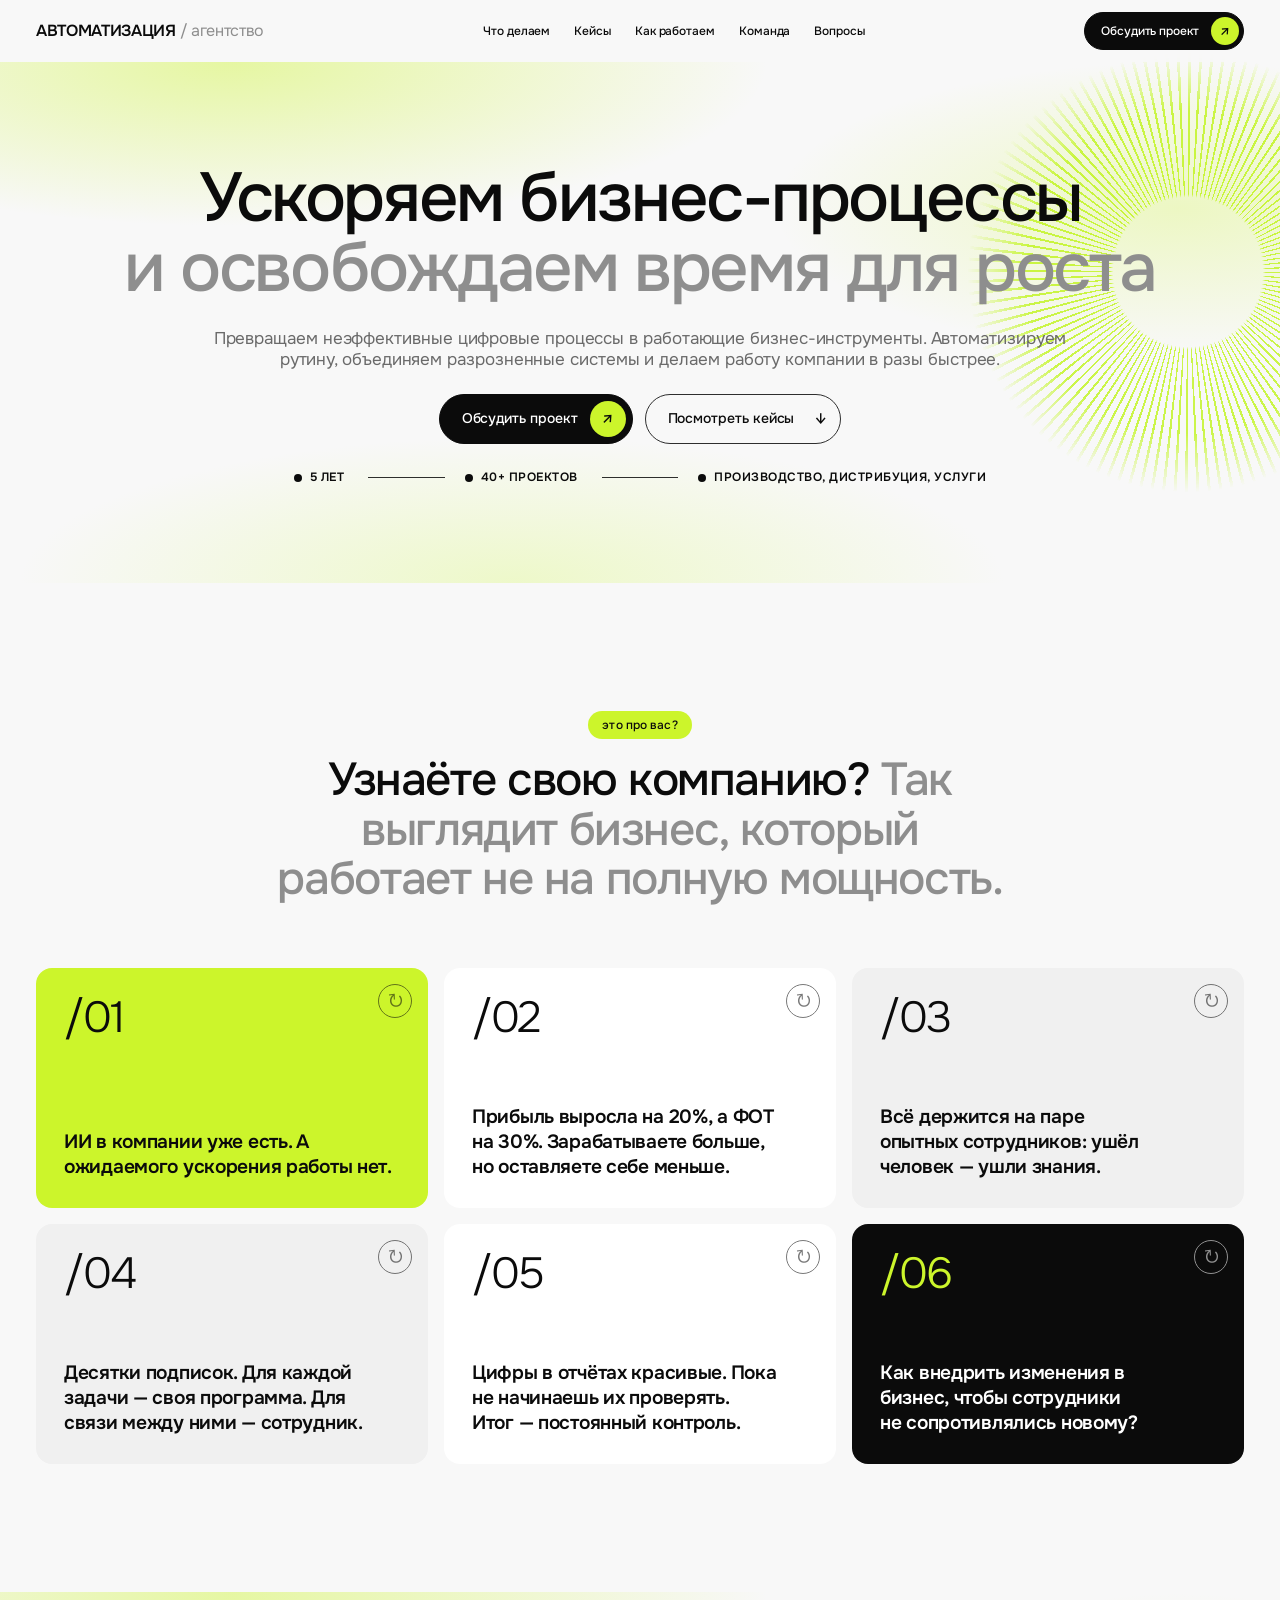
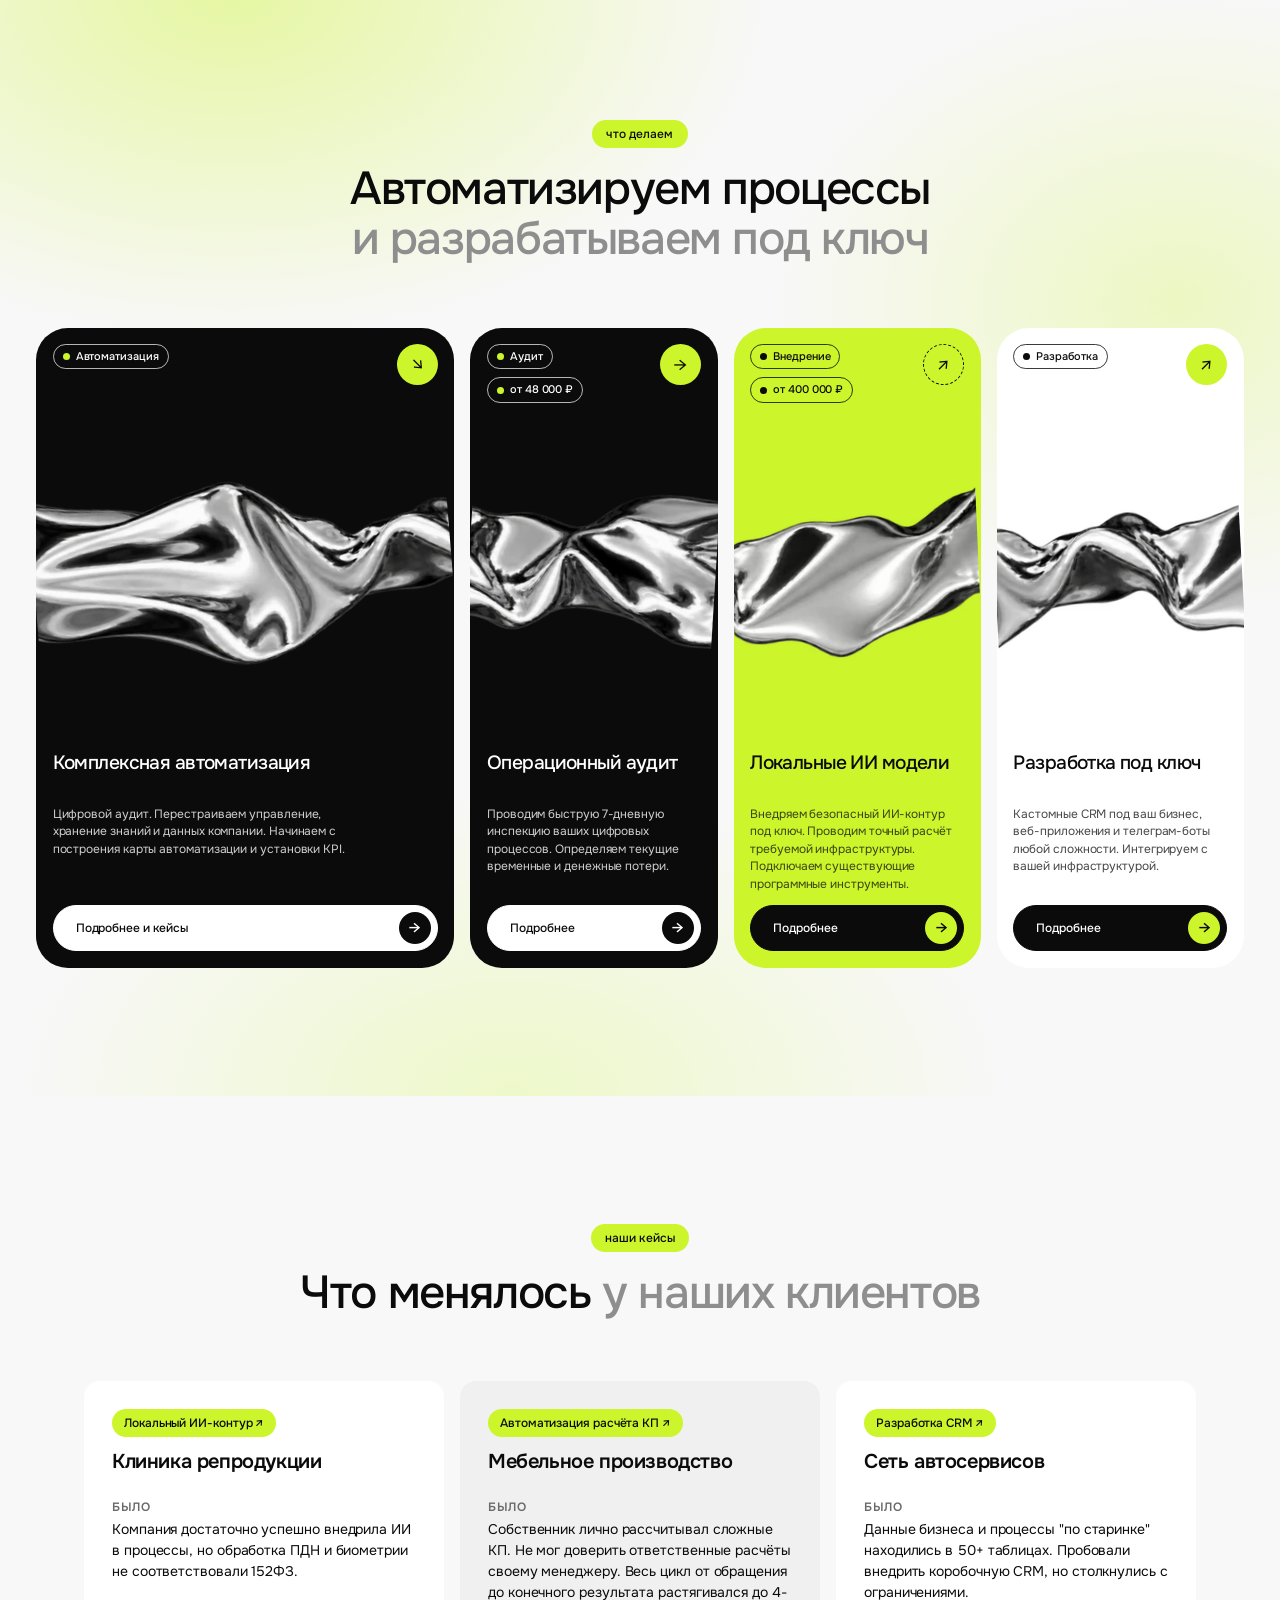
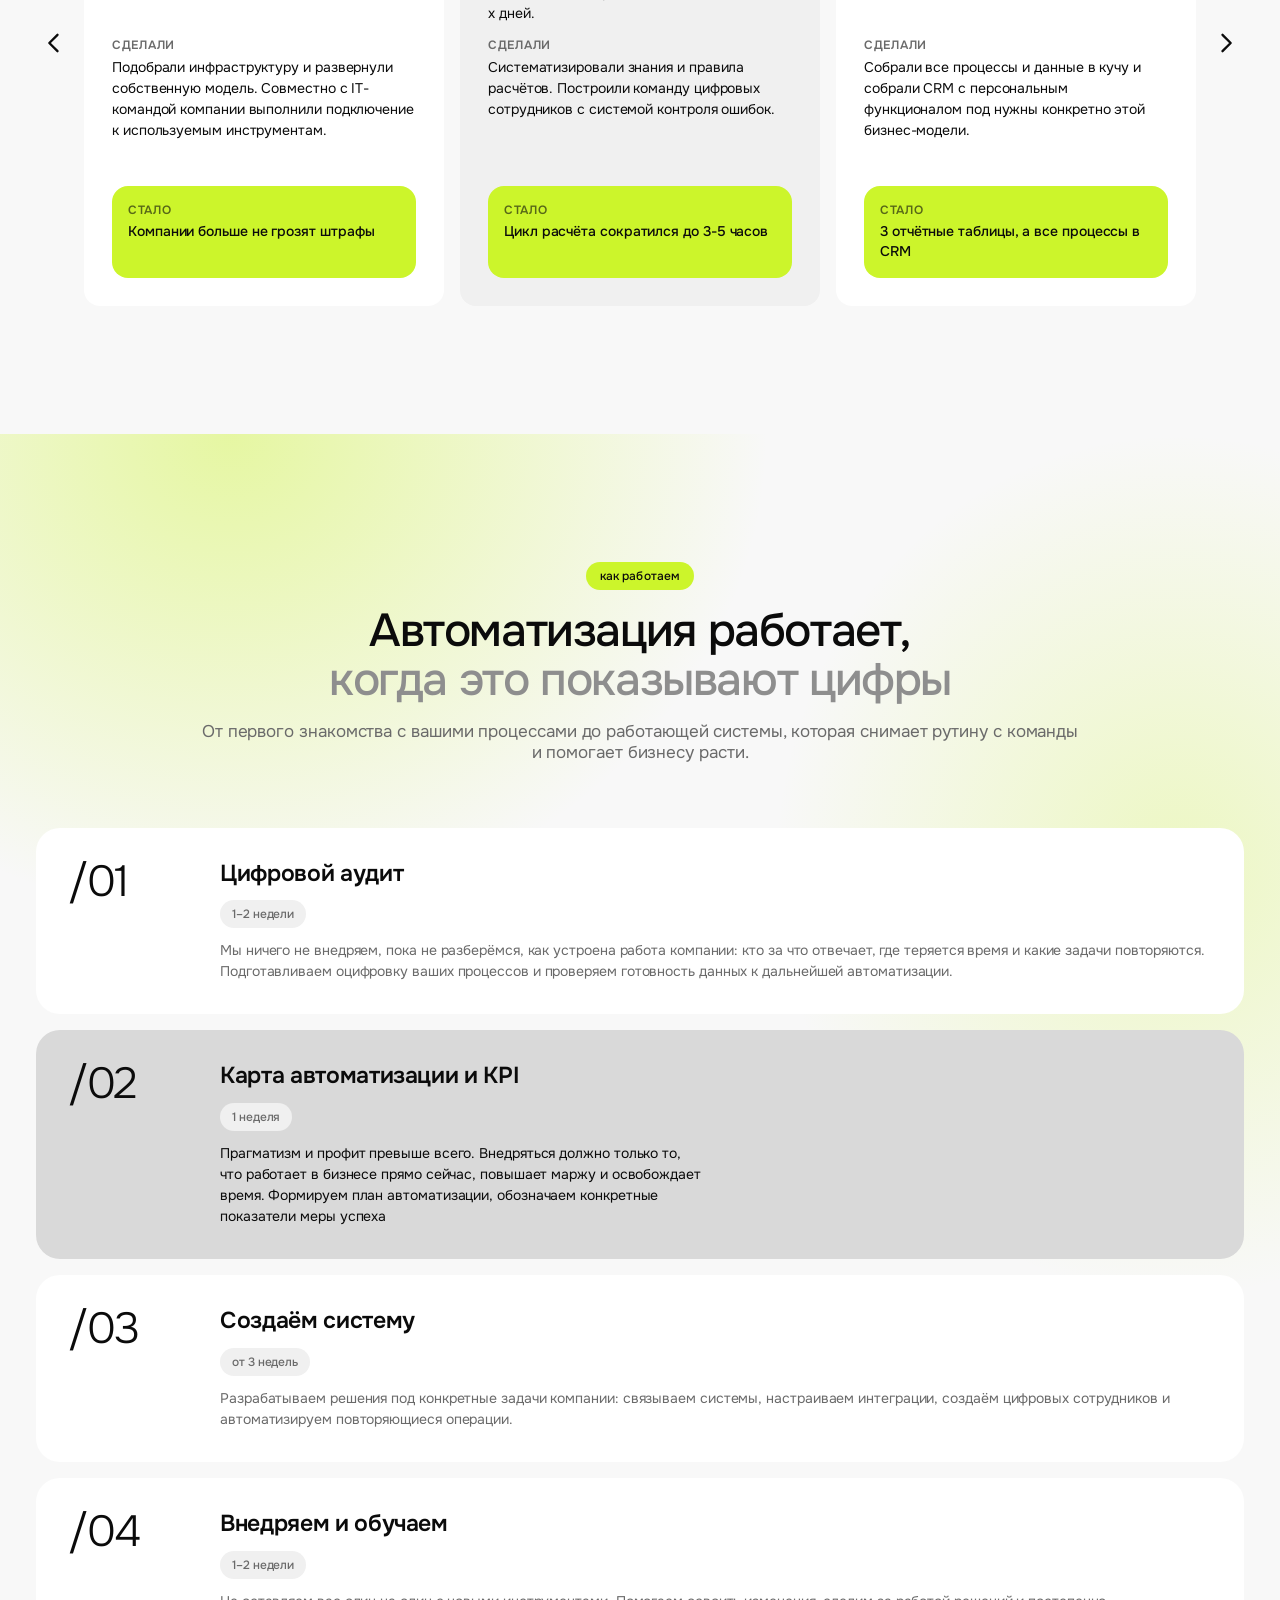
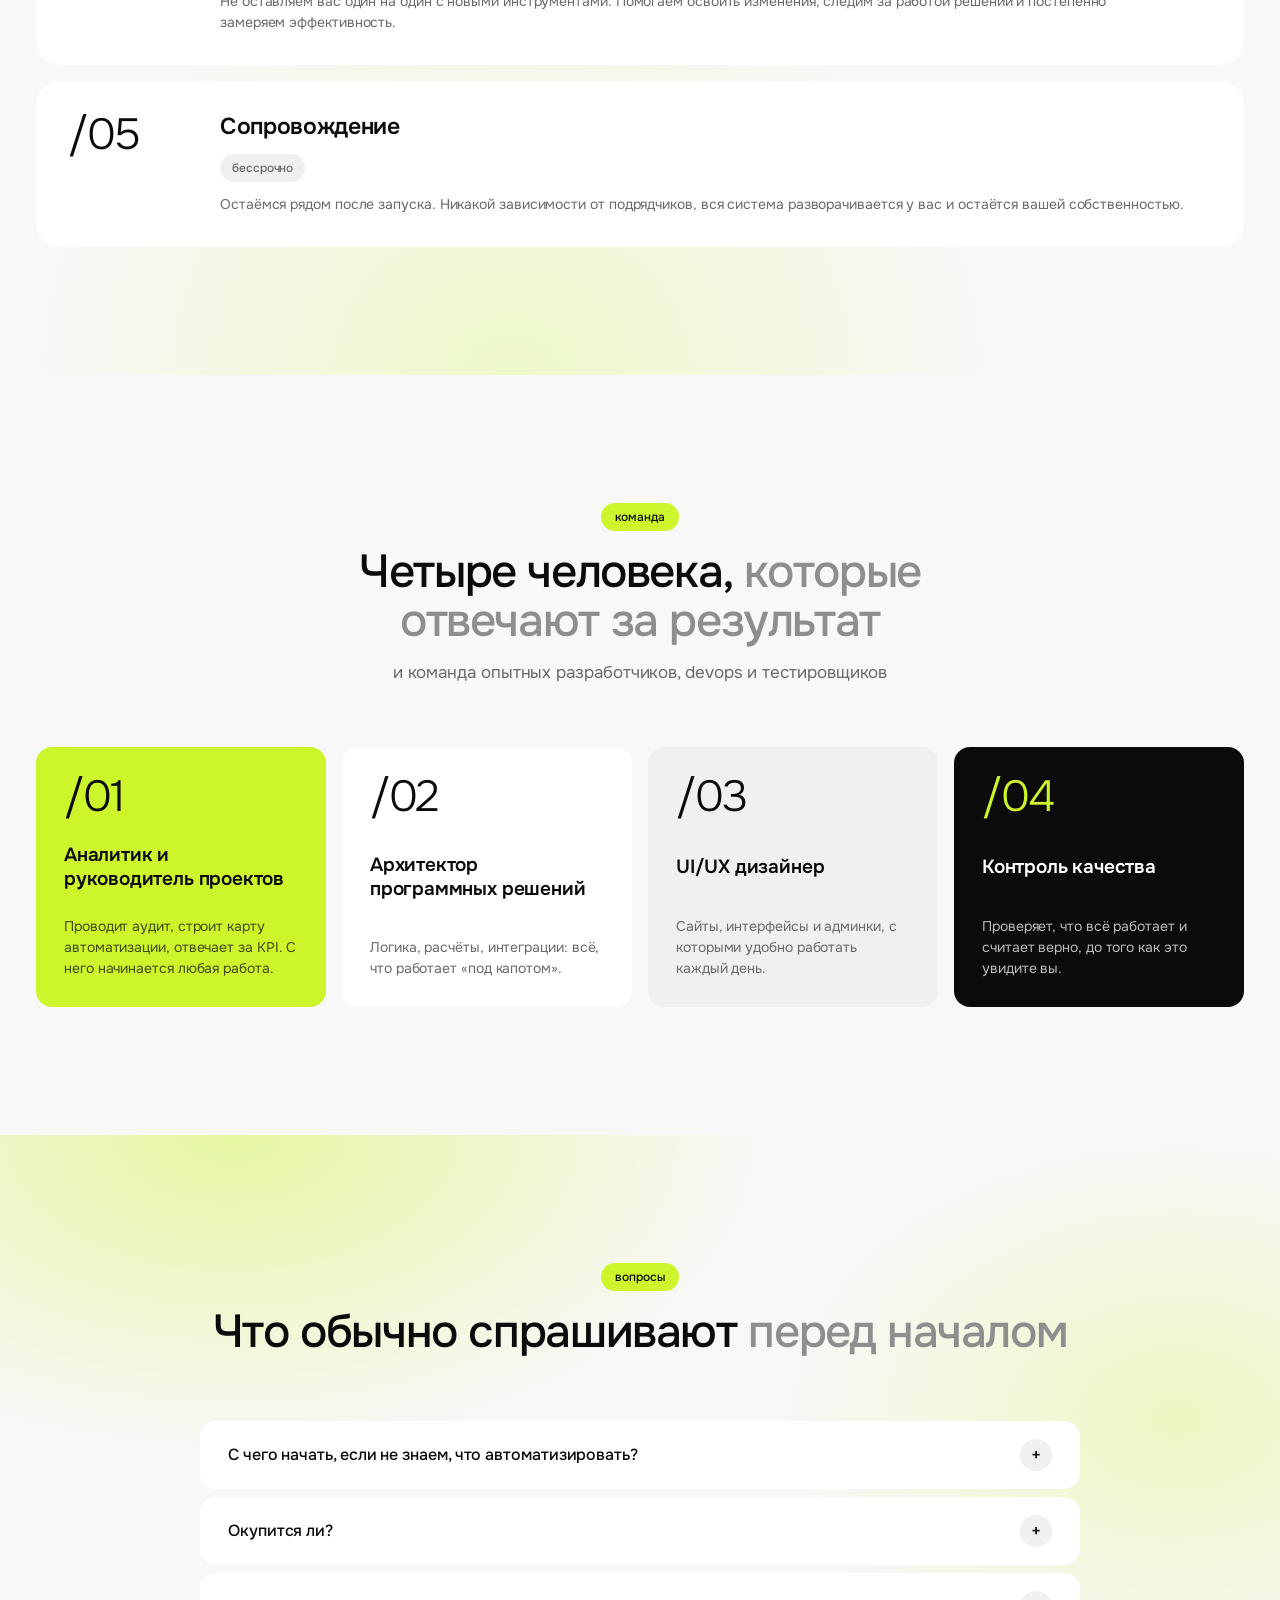
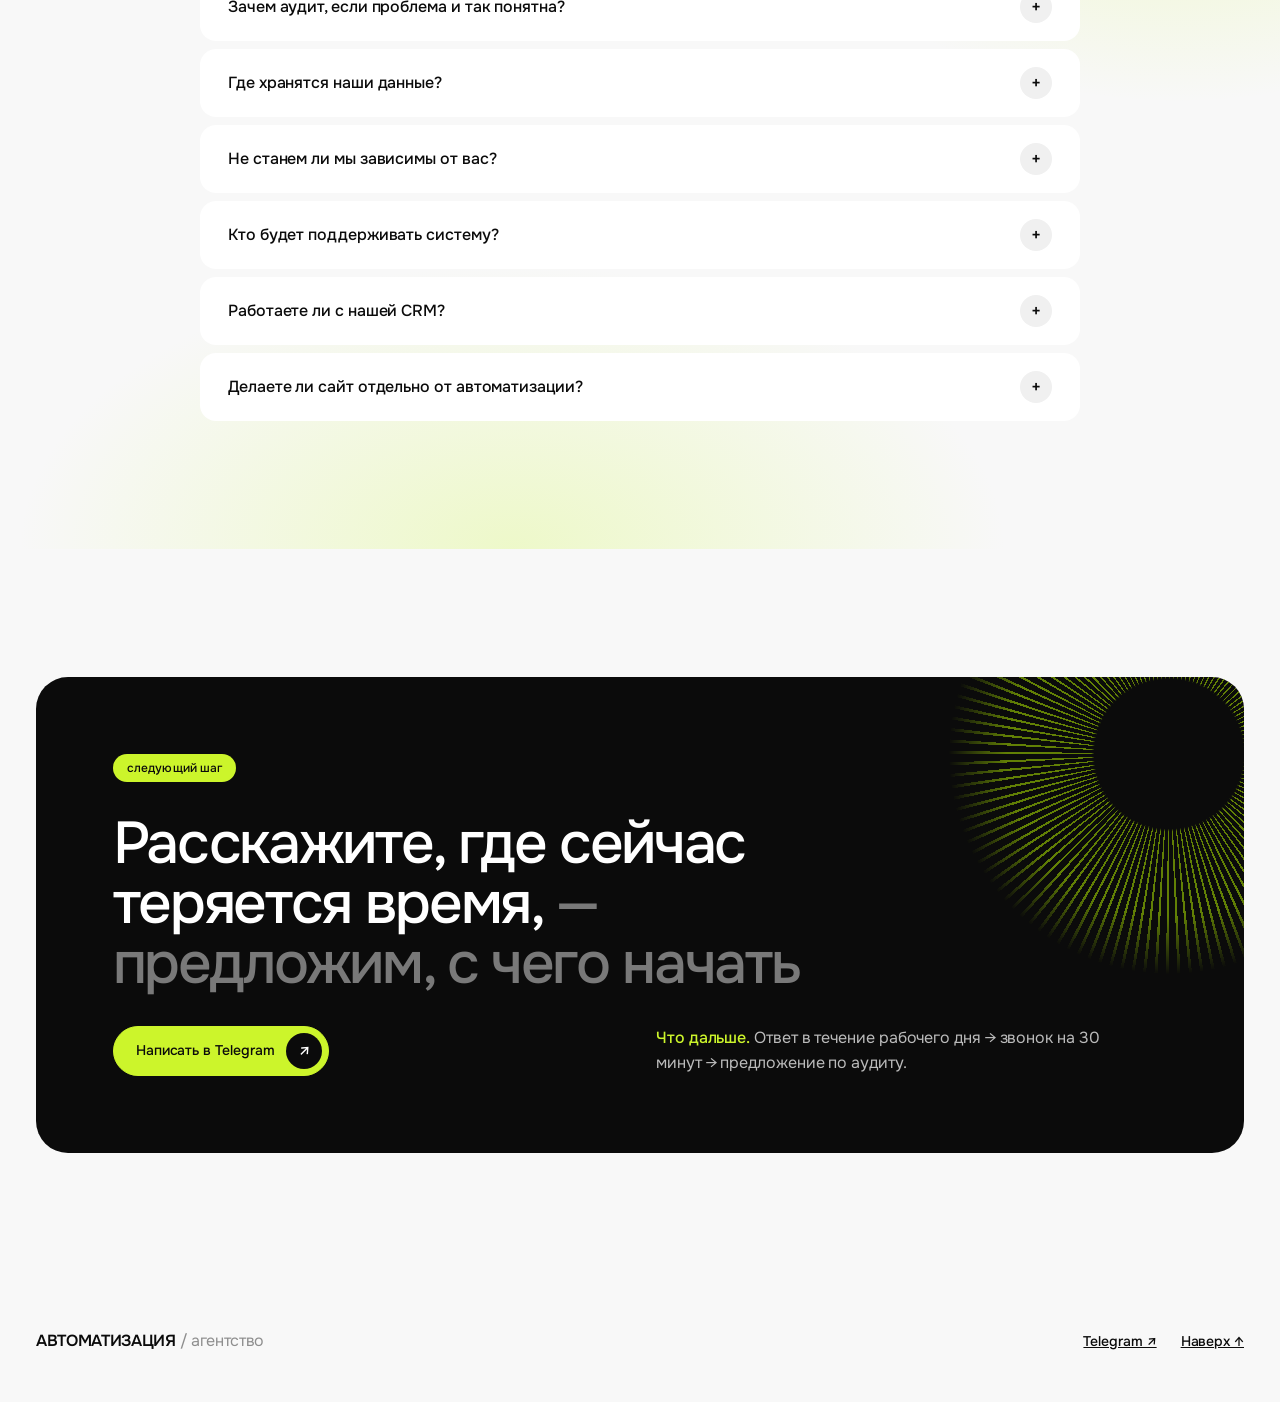
==== commit 8db4f740: "Fix command" ====
--- a/index.html
+++ b/index.html
@@ -319,6 +319,7 @@
         <div class="section-head">
           <span class="eyebrow">команда</span>
           <h2 class="h2" id="team-title">Четыре человека, <span class="muted-part">которые отвечают за результат</span></h2>
+          <p class="lead">и команда опытных разработчиков, devops и тестировщиков</p>
         </div>
         <div class="bento">
           <article class="tile tile--lime team" data-reveal>
@@ -328,17 +329,17 @@
           </article>
           <article class="tile team" data-reveal>
             <span class="step__index" aria-hidden="true">/02</span>
-            <h3 class="tile__title">Бэкенд-разработчик</h3>
+            <h3 class="tile__title">Архитектор программных решений</h3>
             <p class="tile__text">Логика, расчёты, интеграции: всё, что работает «под капотом».</p>
           </article>
           <article class="tile tile--grey team" data-reveal>
             <span class="step__index" aria-hidden="true">/03</span>
-            <h3 class="tile__title">Фронтенд-разработчик</h3>
+            <h3 class="tile__title">UI/UX дизайнер</h3>
             <p class="tile__text">Сайты, интерфейсы и админки, с которыми удобно работать каждый день.</p>
           </article>
           <article class="tile tile--ink team" data-reveal>
             <span class="step__index" aria-hidden="true">/04</span>
-            <h3 class="tile__title">Тестировщик</h3>
+            <h3 class="tile__title">Контроль качества</h3>
             <p class="tile__text">Проверяет, что всё работает и считает верно, до того как это увидите вы.</p>
           </article>
         </div>
@@ -356,7 +357,7 @@
           <details><summary>С чего начать, если не знаем, что автоматизировать?<span class="plus" aria-hidden="true">+</span></summary><p>С аудита. Мы разберём процессы, замерим, где уходит время, и предложим, что автоматизировать в первую очередь.</p></details>
           <details><summary>Окупится ли?<span class="plus" aria-hidden="true">+</span></summary><p>Окупаемость считаем на этапе карты автоматизации, до внедрения. Если расчёт не сходится, скажем об этом до начала работ.</p></details>
           <details><summary>Зачем аудит, если проблема и так понятна?<span class="plus" aria-hidden="true">+</span></summary><p>Без него нельзя измерить результат: не с чем сравнивать. К тому же часто узкое место оказывается не там, где его видно.</p></details>
-          <details><summary>Где хранятся наши данные?<span class="plus" aria-hidden="true">+</span></summary><p>Данные клиентов не уходят за пределы компании и России; работаем по NDA. Подробности — на странице <a href="closed-contour.html">«Закрытый контур»</a>.</p></details>
+          <details><summary>Где хранятся наши данные?<span class="plus" aria-hidden="true">+</span></summary><p>Данные клиентов не уходят за пределы компании и России; работаем по NDA.</p></details>
           <details><summary>Не станем ли мы зависимы от вас?<span class="plus" aria-hidden="true">+</span></summary><p>Нет. Документация, доступы, правила и инструкции остаются у вас.</p></details>
           <details><summary>Кто будет поддерживать систему?<span class="plus" aria-hidden="true">+</span></summary><p>Мы — по договору поддержки. Ещё обучаем ваших сотрудников и передаём документацию.</p></details>
           <details><summary>Работаете ли с нашей CRM?<span class="plus" aria-hidden="true">+</span></summary><p>Да: Битрикс24, amoCRM и другие.</p></details>
@@ -388,7 +389,6 @@
   <footer class="container footer">
     <a class="brand" href="index.html">АВТОМАТИЗАЦИЯ<span> / агентство</span></a>
     <div class="footer__links">
-      <a href="closed-contour.html">Закрытый контур ↗</a>
       <a href="https://t.me/kenig_web" target="_blank" rel="noopener noreferrer">Telegram ↗</a>
       <a href="#top">Наверх ↑</a>
     </div>
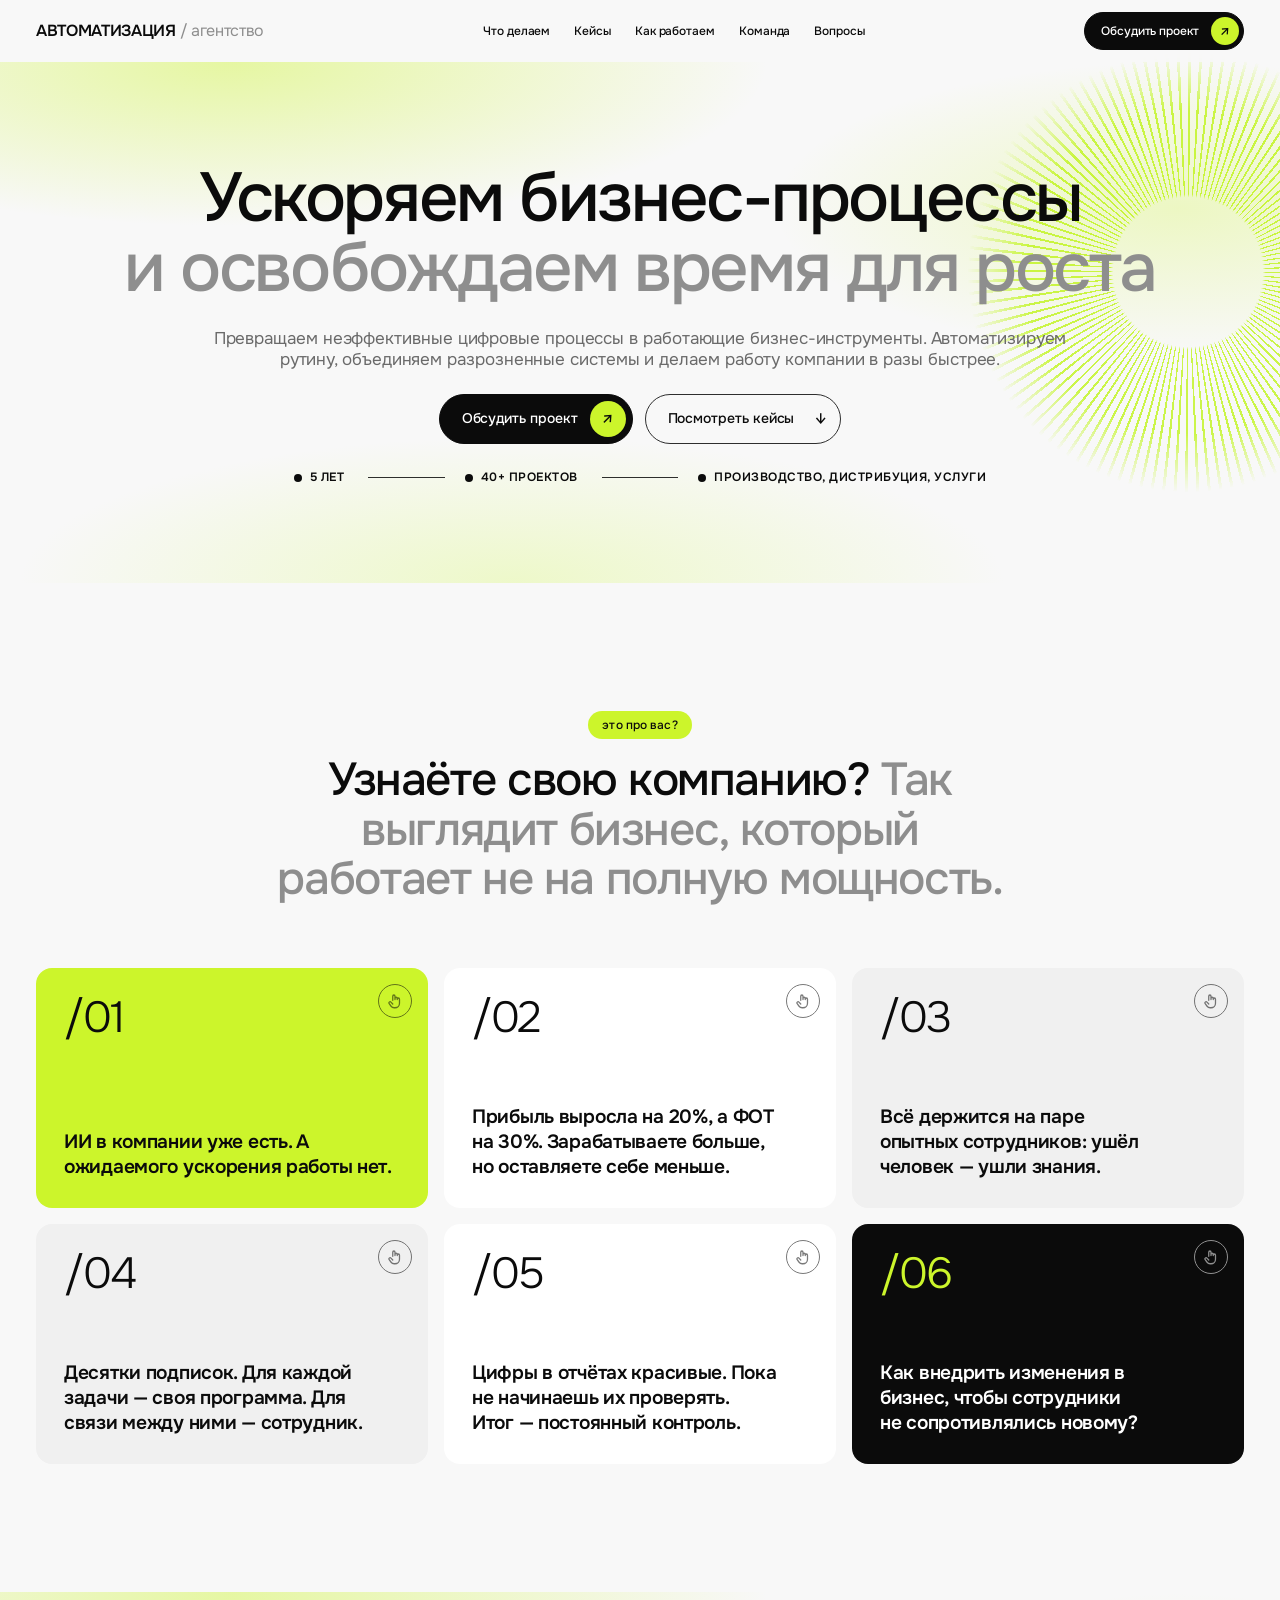
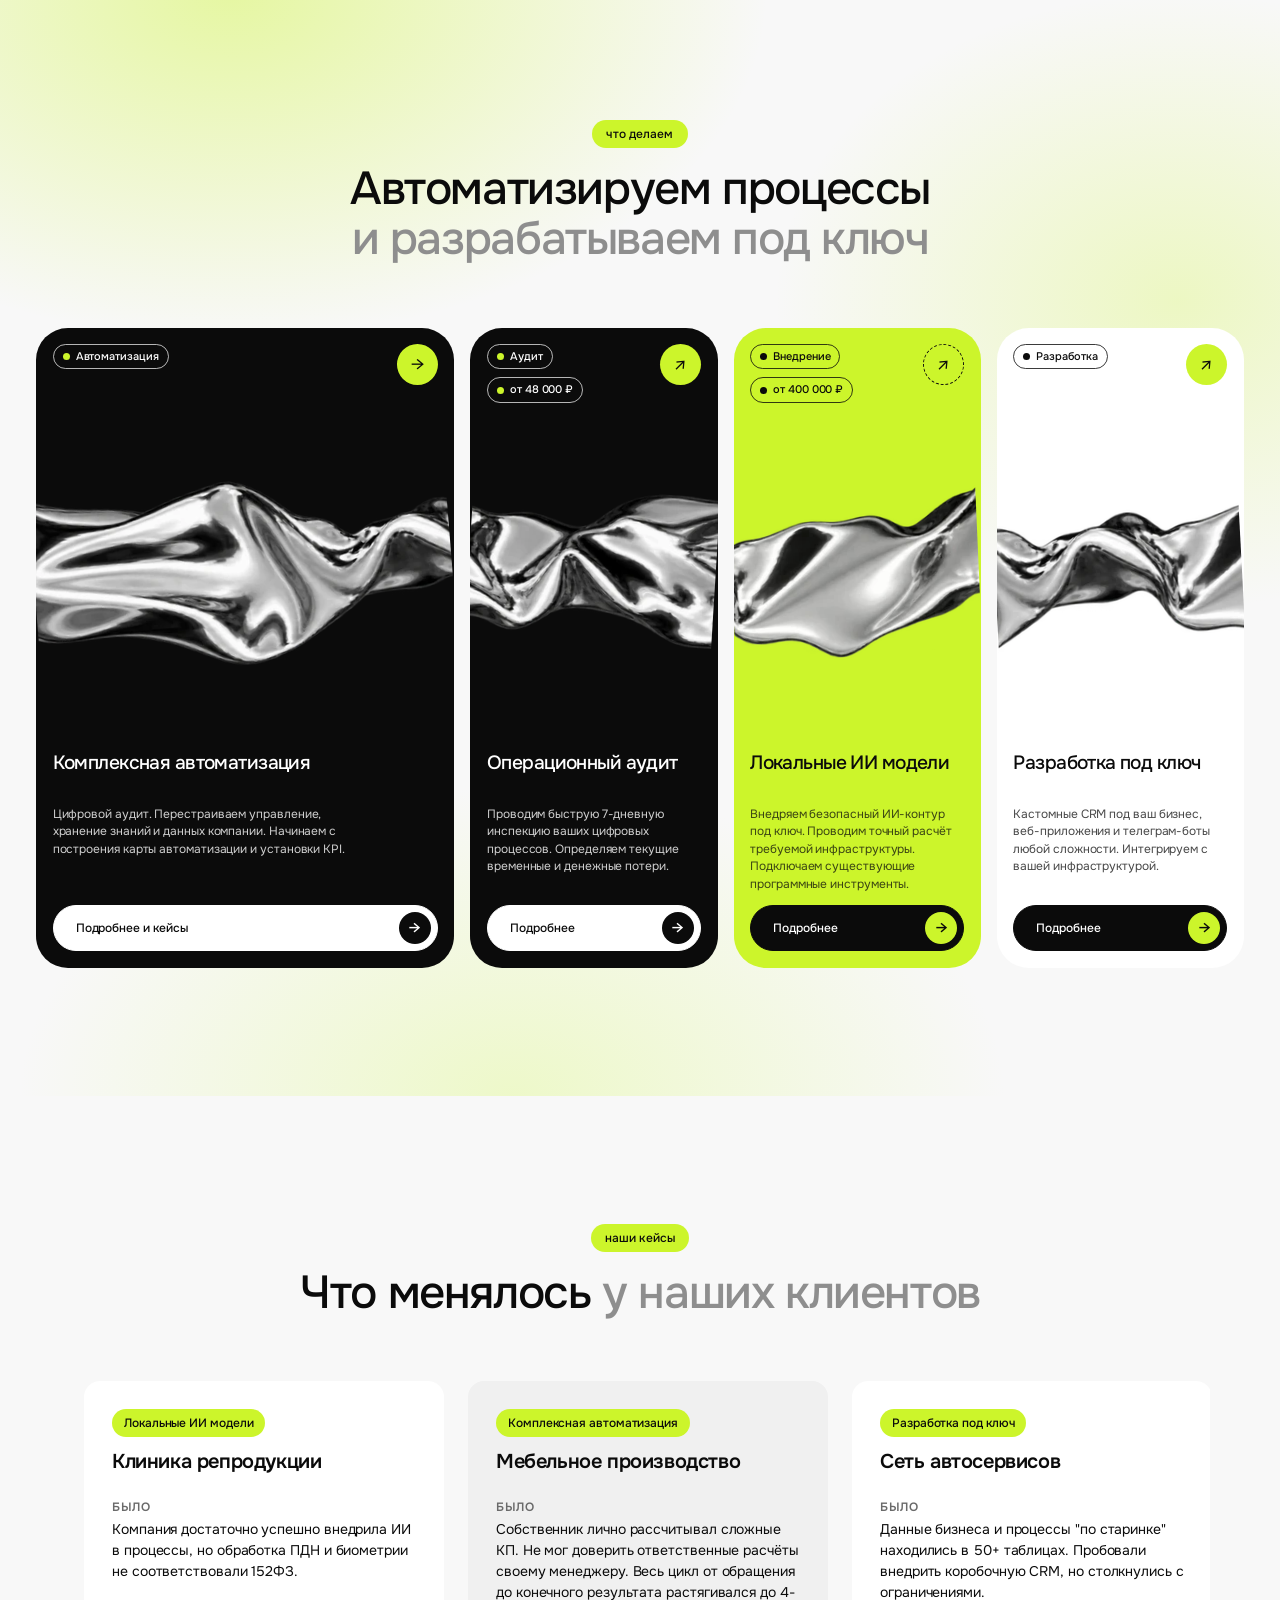
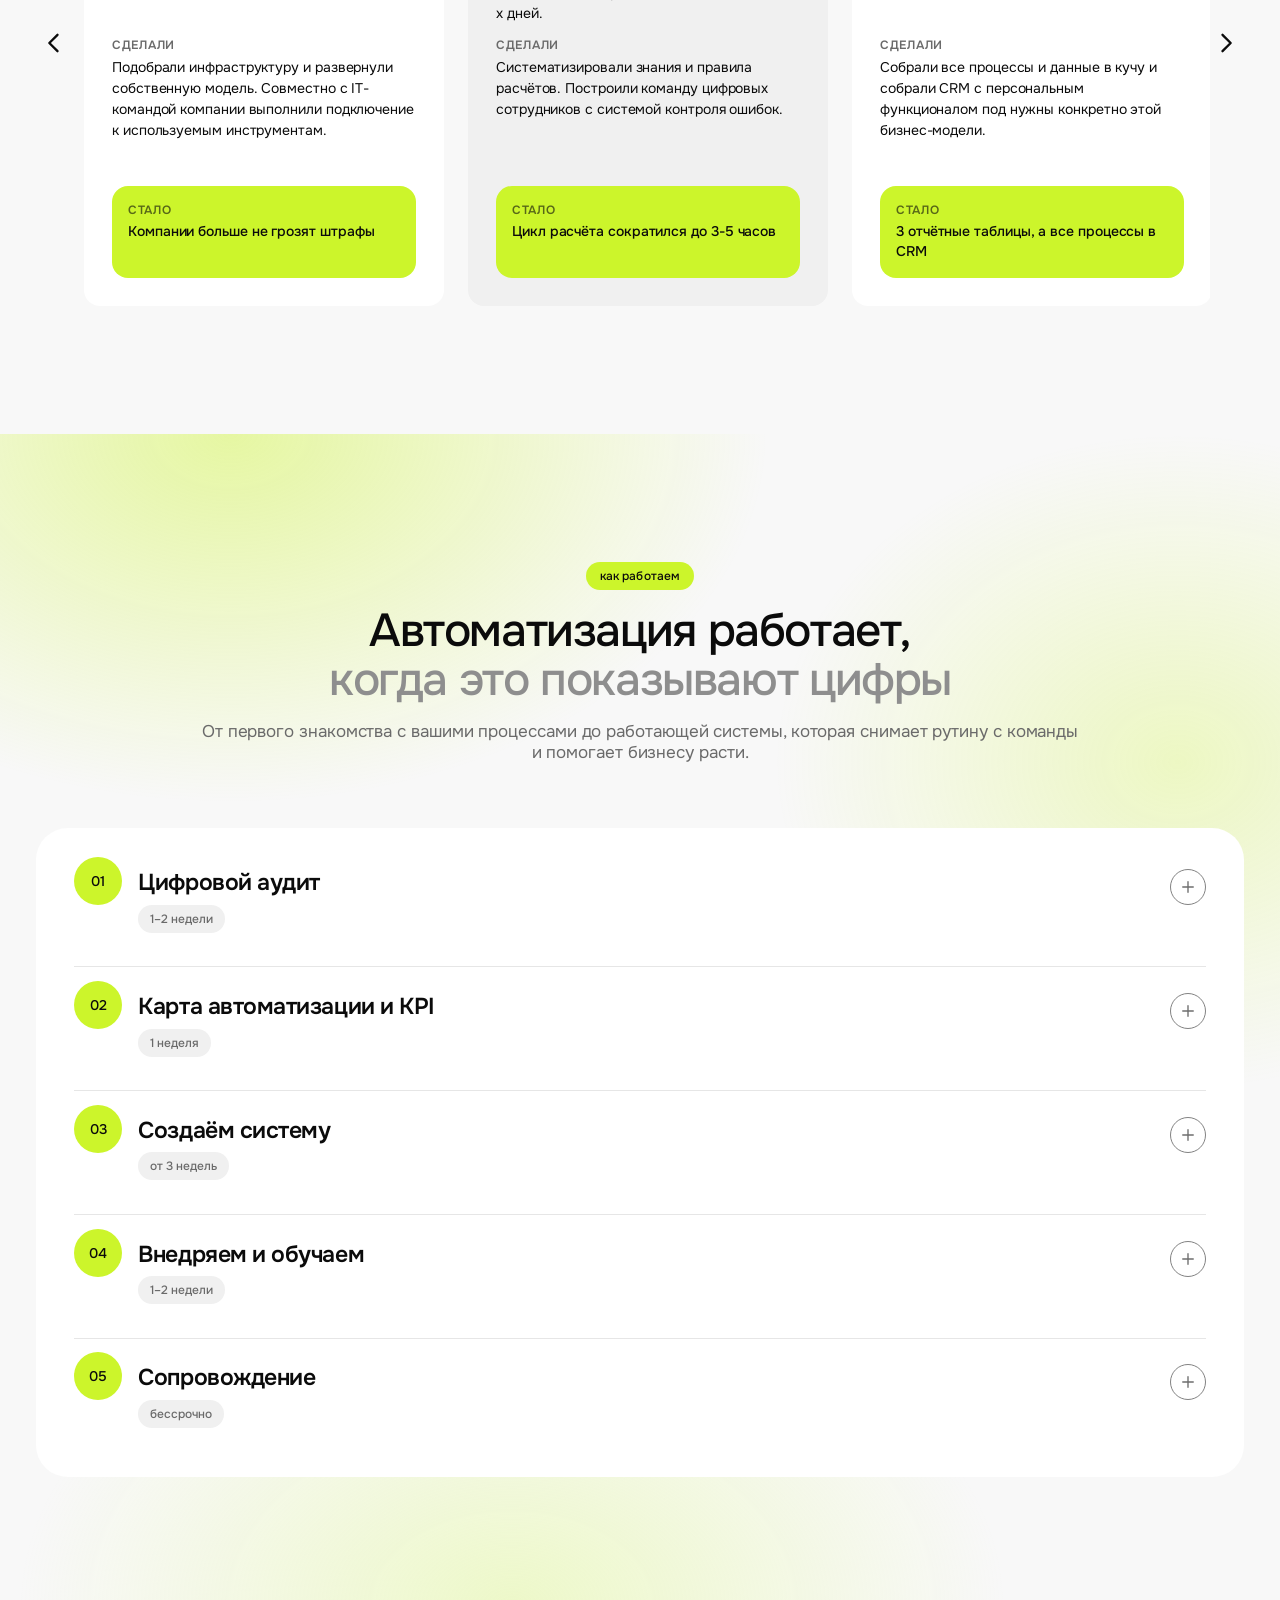
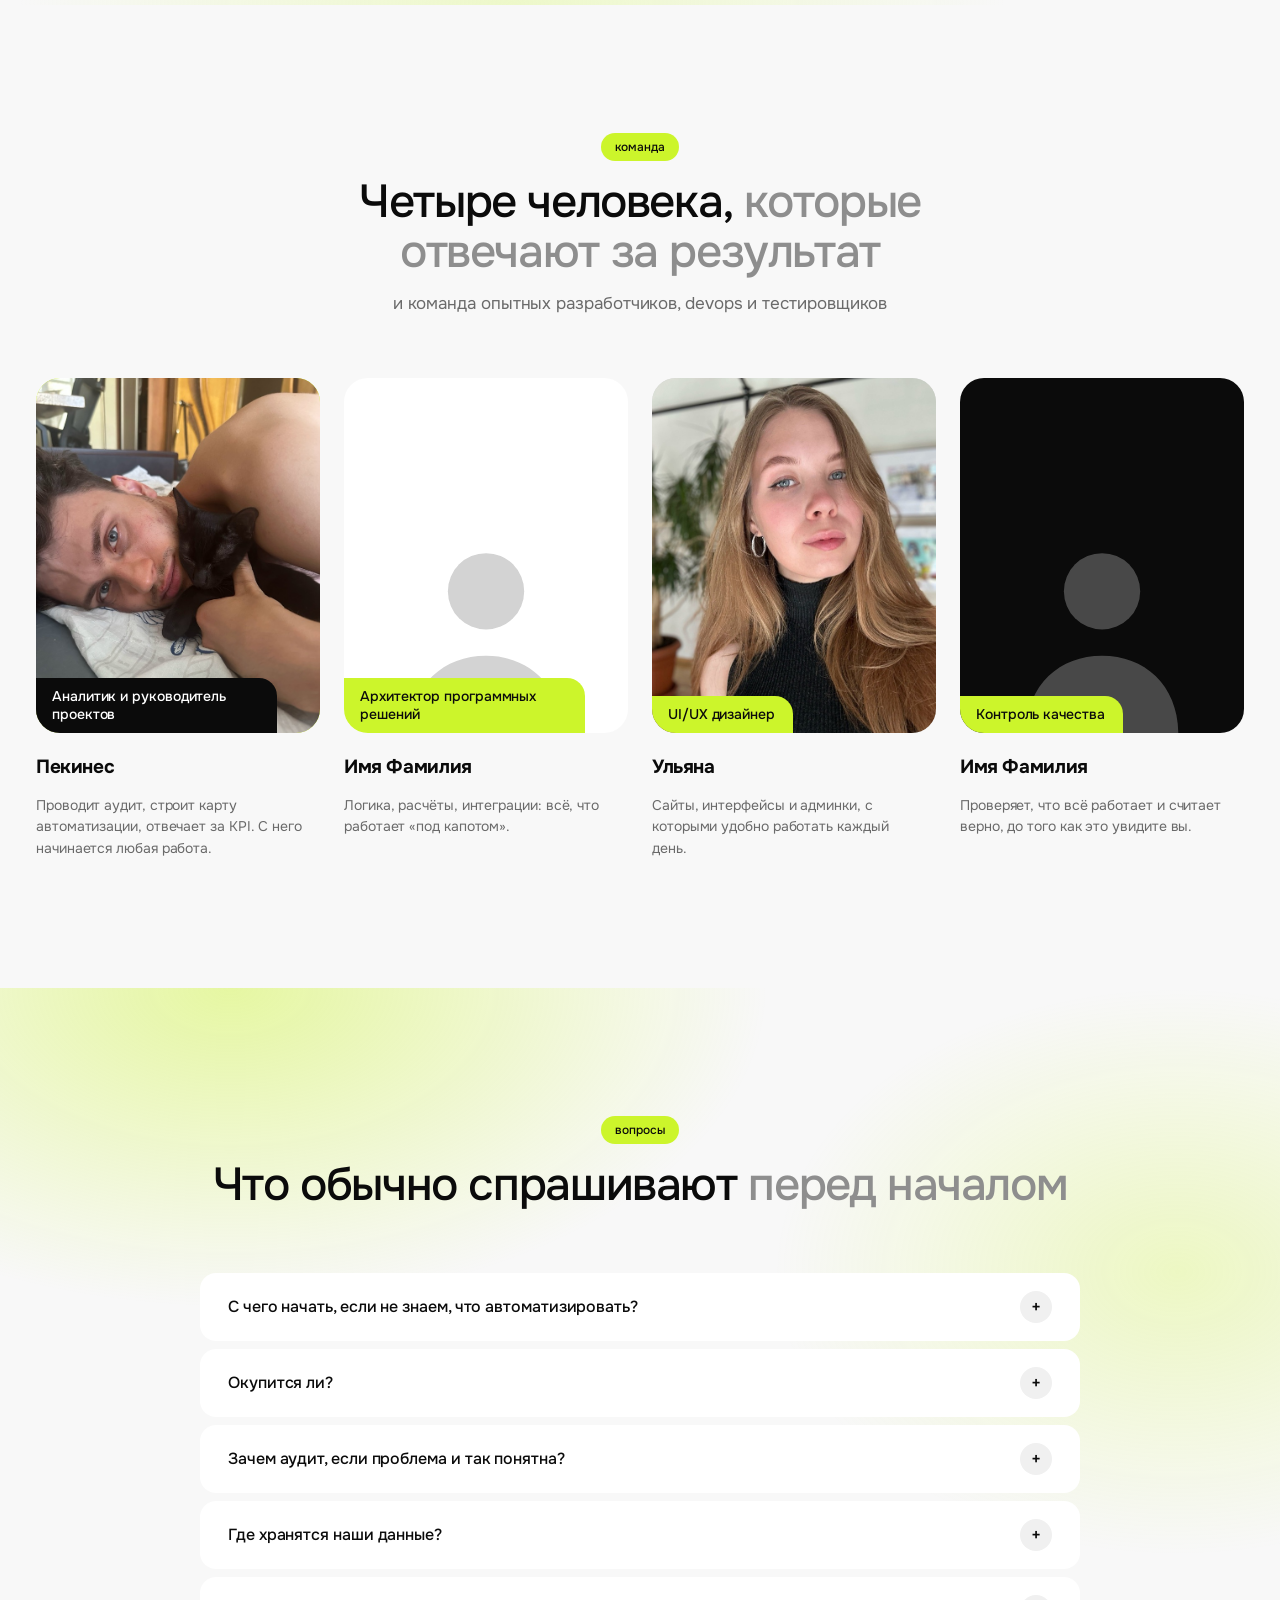
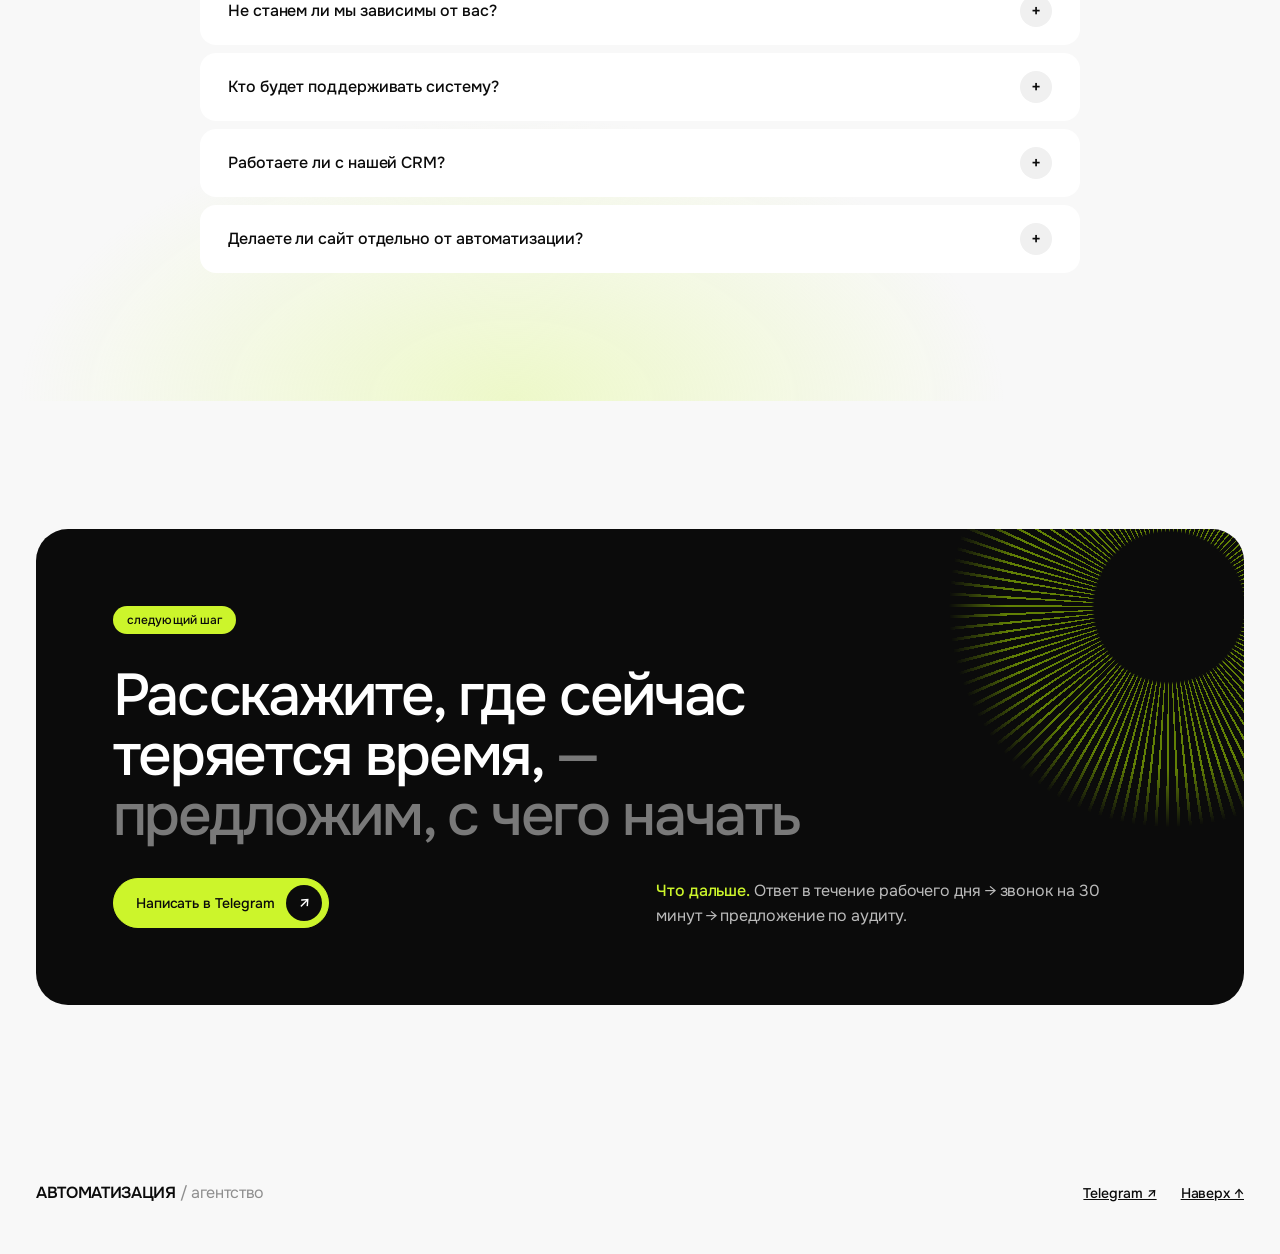
==== commit 0ecc0d72: "Add MLADA case page and rework cases carousel - Add case page (cases/mlada.html, case.css) with scre" ====
--- a/index.html
+++ b/index.html
@@ -74,27 +74,27 @@
         <div class="grid-6">
           <article class="tile tile--lime problem span-2" data-label="наблюдение" role="button"tabindex="0" aria-haspopup="dialog" data-solution="Многие внедряют ИИ, собирают автоматизации. Но между ответом нейросети и результатом по-прежнему стоит человек. Проблема не в ИИ. Проблема в том, как его внедрили." data-service="Операционный аудит" data-link="services/audit.html" data-reveal>
             <span class="step__index" aria-hidden="true">/01</span>
-            <p class="tile__title problem__text">ИИ в компании уже есть. А ожидаемого ускорения работы нет.</p><span class="problem__flip" aria-hidden="true">↻</span>
+            <p class="tile__title problem__text">ИИ в компании уже есть. А ожидаемого ускорения работы нет.</p><span class="problem__flip" aria-hidden="true"><svg viewBox="0 0 24 24" width="18" height="18" fill="none" stroke="currentColor" stroke-width="1.7" stroke-linecap="round" stroke-linejoin="round"><path d="M9 11V5.5a1.5 1.5 0 0 1 3 0V10m0-1.5a1.5 1.5 0 0 1 3 0V10m0-.5a1.5 1.5 0 0 1 3 0V15a6 6 0 0 1-6 6h-1.2a5 5 0 0 1-4-2L4 15.3a1.6 1.6 0 0 1 2.6-1.8L9 16"/></svg></span>
           </article>
           <article class="tile problem span-2" role="button" tabindex="0" aria-haspopup="dialog" data-solution="Часть процессов автоматизируем. Освобождаем время сотрудников от рутины, которое можно направить туда, где они действительно создают ценность и рост для бизнеса." data-service="Интеграция CRM" data-link="services/crm-integration.html" data-reveal>
             <span class="step__index" aria-hidden="true">/02</span>
-            <p class="tile__title problem__text">Прибыль выросла на 20%, а ФОТ на 30%. Зарабатываете больше, но оставляете себе меньше.</p><span class="problem__flip" aria-hidden="true">↻</span>
+            <p class="tile__title problem__text">Прибыль выросла на 20%, а ФОТ на 30%. Зарабатываете больше, но оставляете себе меньше.</p><span class="problem__flip" aria-hidden="true"><svg viewBox="0 0 24 24" width="18" height="18" fill="none" stroke="currentColor" stroke-width="1.7" stroke-linecap="round" stroke-linejoin="round"><path d="M9 11V5.5a1.5 1.5 0 0 1 3 0V10m0-1.5a1.5 1.5 0 0 1 3 0V10m0-.5a1.5 1.5 0 0 1 3 0V15a6 6 0 0 1-6 6h-1.2a5 5 0 0 1-4-2L4 15.3a1.6 1.6 0 0 1 2.6-1.8L9 16"/></svg></span>
           </article>
           <article class="tile tile--grey problem span-2" role="button" tabindex="0" aria-haspopup="dialog" data-solution="Собираем регламенты и опыт сотрудников в базу знаний, формируя RAG-систему. Знания остаются в компании, даже если человек уходит." data-service="Комплексная автоматизация" data-link="services/automation.html" data-reveal>
             <span class="step__index" aria-hidden="true">/03</span>
-            <p class="tile__title problem__text">Всё держится на паре опытных сотрудников: ушёл человек — ушли знания.</p><span class="problem__flip" aria-hidden="true">↻</span>
+            <p class="tile__title problem__text">Всё держится на паре опытных сотрудников: ушёл человек — ушли знания.</p><span class="problem__flip" aria-hidden="true"><svg viewBox="0 0 24 24" width="18" height="18" fill="none" stroke="currentColor" stroke-width="1.7" stroke-linecap="round" stroke-linejoin="round"><path d="M9 11V5.5a1.5 1.5 0 0 1 3 0V10m0-1.5a1.5 1.5 0 0 1 3 0V10m0-.5a1.5 1.5 0 0 1 3 0V15a6 6 0 0 1-6 6h-1.2a5 5 0 0 1-4-2L4 15.3a1.6 1.6 0 0 1 2.6-1.8L9 16"/></svg></span>
           </article>
           <article class="tile tile--grey problem span-2" data-label="наблюдение" role="button" tabindex="0" aria-haspopup="dialog" data-solution="Время тратится не на задачи, а на управление программами. Проблема не в количестве инструментов. Проблема в том, что они не работают как единый механизм." data-service="Интеграция CRM" data-link="services/crm-integration.html" data-reveal>
             <span class="step__index" aria-hidden="true">/04</span>
-            <p class="tile__title problem__text">Десятки подписок. Для каждой задачи — своя программа. Для связи между ними — сотрудник.</p><span class="problem__flip" aria-hidden="true">↻</span>
+            <p class="tile__title problem__text">Десятки подписок. Для каждой задачи — своя программа. Для связи между ними — сотрудник.</p><span class="problem__flip" aria-hidden="true"><svg viewBox="0 0 24 24" width="18" height="18" fill="none" stroke="currentColor" stroke-width="1.7" stroke-linecap="round" stroke-linejoin="round"><path d="M9 11V5.5a1.5 1.5 0 0 1 3 0V10m0-1.5a1.5 1.5 0 0 1 3 0V10m0-.5a1.5 1.5 0 0 1 3 0V15a6 6 0 0 1-6 6h-1.2a5 5 0 0 1-4-2L4 15.3a1.6 1.6 0 0 1 2.6-1.8L9 16"/></svg></span>
           </article>
           <article class="tile problem span-2" role="button" tabindex="0" aria-haspopup="dialog" data-solution="Внедряем механизмы, где данные собираются автоматически, показатели рассчитываются по единым правилам, а расхождения обнаруживаются до того, как попадут в отчёт." data-service="Комплексная автоматизация" data-link="services/automation.html" data-reveal>
             <span class="step__index" aria-hidden="true">/05</span>
-            <p class="tile__title problem__text">Цифры в отчётах красивые. Пока не начинаешь их проверять. Итог — постоянный контроль.</p><span class="problem__flip" aria-hidden="true">↻</span>
+            <p class="tile__title problem__text">Цифры в отчётах красивые. Пока не начинаешь их проверять. Итог — постоянный контроль.</p><span class="problem__flip" aria-hidden="true"><svg viewBox="0 0 24 24" width="18" height="18" fill="none" stroke="currentColor" stroke-width="1.7" stroke-linecap="round" stroke-linejoin="round"><path d="M9 11V5.5a1.5 1.5 0 0 1 3 0V10m0-1.5a1.5 1.5 0 0 1 3 0V10m0-.5a1.5 1.5 0 0 1 3 0V15a6 6 0 0 1-6 6h-1.2a5 5 0 0 1-4-2L4 15.3a1.6 1.6 0 0 1 2.6-1.8L9 16"/></svg></span>
           </article>
           <article class="tile tile--ink problem span-2" role="button" tabindex="0" aria-haspopup="dialog" data-solution="Мы не про увольнения. Наша цель — привести в порядок цифровые процессы компании и снять с вашей команды рутину, освободив их энергию на развитие компании." data-service="Операционный аудит" data-link="services/audit.html" data-reveal>
             <span class="step__index" aria-hidden="true">/06</span>
-            <p class="tile__title problem__text">Как внедрить изменения в бизнес, чтобы сотрудники не сопротивлялись новому?</p><span class="problem__flip" aria-hidden="true">↻</span>
+            <p class="tile__title problem__text">Как внедрить изменения в бизнес, чтобы сотрудники не сопротивлялись новому?</p><span class="problem__flip" aria-hidden="true"><svg viewBox="0 0 24 24" width="18" height="18" fill="none" stroke="currentColor" stroke-width="1.7" stroke-linecap="round" stroke-linejoin="round"><path d="M9 11V5.5a1.5 1.5 0 0 1 3 0V10m0-1.5a1.5 1.5 0 0 1 3 0V10m0-.5a1.5 1.5 0 0 1 3 0V15a6 6 0 0 1-6 6h-1.2a5 5 0 0 1-4-2L4 15.3a1.6 1.6 0 0 1 2.6-1.8L9 16"/></svg></span>
           </article>
         </div>
       </div>
@@ -113,7 +113,7 @@
               <ul class="svc__pills">
                 <li class="svc__pill"><i></i>Автоматизация</li>
               </ul>
-              <span class="svc__go" aria-hidden="true">→</span>
+              <span class="svc__go" aria-hidden="true">↗</span>
             </div>
             <div class="chrome" style="--rot:-9deg;--pos:0%" aria-hidden="true"></div>
             <div class="svc__body">
@@ -128,7 +128,7 @@
                 <li class="svc__pill"><i></i>Аудит</li>
                 <li class="svc__pill svc__pill--price"><i></i>от 48 000 ₽</li>
               </ul>
-              <span class="svc__go" aria-hidden="true">→</span>
+              <span class="svc__go" aria-hidden="true">↗</span>
             </div>
             <div class="chrome" style="--rot:7deg;--pos:100%" aria-hidden="true"></div>
             <div class="svc__body">
@@ -183,7 +183,7 @@
 
           <article class="tile case" data-reveal>
             <div class="case__head">
-              <a class="chip chip--lime case__tag" href="services/automation.html">Локальный ИИ-контур ↗</a>
+              <a class="chip chip--lime case__tag" href="services/local-ai.html">Локальные ИИ модели</a>
               <h3 class="tile__title">Клиника репродукции</h3>
             </div>
             <dl>
@@ -195,7 +195,7 @@
 
           <article class="tile tile--grey case" data-reveal>
             <div class="case__head">
-              <a class="chip chip--lime case__tag" href="services/crm-integration.html">Автоматизация расчёта КП ↗</a>
+              <a class="chip chip--lime case__tag" href="services/automation.html">Комплексная автоматизация</a>
               <h3 class="tile__title">Мебельное производство</h3>
             </div>
             <dl>
@@ -207,7 +207,7 @@
 
           <article class="tile case" data-reveal>
             <div class="case__head">
-              <a class="chip chip--lime case__tag" href="services/websites.html">Разработка CRM ↗</a>
+              <a class="chip chip--lime case__tag" href="services/websites.html">Разработка под ключ</a>
               <h3 class="tile__title">Сеть автосервисов</h3>
             </div>
             <dl>
@@ -219,7 +219,7 @@
 
           <article class="tile tile--grey case" data-reveal>
             <div class="case__head">
-              <a class="chip chip--lime case__tag" href="services/automation.html">Ускорение аналитики ↗</a>
+              <a class="chip chip--lime case__tag" href="services/automation.html">Комплексная автоматизация</a>
               <h3 class="tile__title">Селлер на маркетплейсах</h3>
             </div>
             <dl>
@@ -231,7 +231,7 @@
 
           <article class="tile case" data-reveal>
             <div class="case__head">
-              <a class="chip chip--lime case__tag" href="services/automation.html">Создание RAG-системы ↗</a>
+              <a class="chip chip--lime case__tag" href="services/automation.html">Комплексная автоматизация</a>
               <h3 class="tile__title">Служба поддержки</h3>
             </div>
             <dl>
@@ -243,14 +243,15 @@
 
           <article class="tile tile--grey case" data-reveal>
             <div class="case__head">
-              <a class="chip chip--lime case__tag" href="services/websites.html">Разработка сайта ↗</a>
-              <h3 class="tile__title">Бренд одежды</h3>
-            </div>
-            <dl>
-              <div><dt>Было</dt><dd>У бренда был лендинг, куда ежедневно вручную приходилось вносить свежие данные по остаткам, а перед этим проанализировать позиции по всем площадкам, где продают товар.</dd></div>
-              <div><dt>Сделали</dt><dd>Реализовали не просто сайт, а веб-приложение, которое само выгружало остатки с площадок, в нём же внедрили сценарии взаимодействия с клиентами через тг-бота.</dd></div>
-            </dl>
-            <p class="case__result"><span>Стало</span>2 минуты ежедневно на проверку данных</p>
+              <a class="chip chip--lime case__tag" href="services/websites.html">Разработка под ключ</a>
+              <h3 class="tile__title">Бренд одежды MLADA</h3>
+            <a class="case__more" href="cases/mlada.html" aria-label="Подробнее о кейсе MLADA">Подробнее <svg width="14" height="14" viewBox="0 0 16 16" fill="none" aria-hidden="true"><path d="M3 8h10M9 4l4 4-4 4" stroke="currentColor" stroke-width="1.6" stroke-linecap="round" stroke-linejoin="round"/></svg></a>
+            </div>
+            <dl>
+              <div><dt>Было</dt><dd>Продажи шли только через маркетплейсы, а лендинг приходилось вручную обновлять: сверять остатки по всем площадкам и вносить их на сайт.</dd></div>
+              <div><dt>Сделали</dt><dd>Собственный магазин: учёт остатков по цвету, размеру и росту с автосписанием, личный кабинет с бонусами, Telegram-бот для сертификатов и промокодов, админка для владельца.</dd></div>
+            </dl>
+            <p class="case__result"><span>Стало</span>Свой канал продаж с комиссией в 8–10 раз ниже маркетплейса</p>
           </article>
 
         </div>
@@ -268,47 +269,47 @@
           <h2 class="h2" id="method-title">Автоматизация работает, <span class="muted-part">когда это показывают цифры</span></h2>
           <p class="lead">От первого знакомства с вашими процессами до работающей системы, которая снимает рутину с команды и помогает бизнесу расти.</p>
         </div>
-        <ol class="method" style="list-style:none;margin:0;padding:0" aria-label="Этапы работы">
-          <li class="method-row method-row--solo" data-reveal>
-            <span class="step__index" aria-hidden="true">/01</span>
+        <ol class="method" aria-label="Этапы работы">
+          <li class="method-row" data-acc data-reveal role="button" tabindex="0" aria-expanded="false">
+            <span class="step__index" aria-hidden="true">01</span>
             <div class="method-row__main">
               <h3 class="h3">Цифровой аудит</h3>
               <span class="chip">1–2 недели</span>
-              <p class="tile__text">Мы ничего не внедряем, пока не разберёмся, как устроена работа компании: кто за что отвечает, где теряется время и какие задачи повторяются. Подготавливаем оцифровку ваших процессов и проверяем готовность данных к дальнейшей автоматизации.</p>
-            </div>
-          </li>
-          <li class="method-row method-row--key" data-reveal>
-            <span class="step__index" aria-hidden="true">/02</span>
+              <div class="method-row__body"><div class="method-row__inner"><p class="tile__text">Мы ничего не внедряем, пока не разберёмся, как устроена работа компании: кто за что отвечает, где теряется время и какие задачи повторяются. Подготавливаем оцифровку ваших процессов и проверяем готовность данных к дальнейшей автоматизации.</p></div></div>
+            </div>
+          <span class="method-row__toggle" aria-hidden="true"><svg viewBox="0 0 24 24" width="18" height="18" fill="none" stroke="currentColor" stroke-width="1.8" stroke-linecap="round"><path d="M12 5v14M5 12h14"/></svg></span></li>
+          <li class="method-row" data-acc data-reveal role="button" tabindex="0" aria-expanded="false">
+            <span class="step__index" aria-hidden="true">02</span>
             <div class="method-row__main">
               <h3 class="h3">Карта автоматизации и KPI</h3>
               <span class="chip">1 неделя</span>
-              <p class="tile__text" style="color:var(--text)">Прагматизм и профит превыше всего. Внедряться должно только то, что работает в бизнесе прямо сейчас, повышает маржу и освобождает время. Формируем план автоматизации, обозначаем конкретные показатели меры успеха</p>
-            </div>
-          </li>
-          <li class="method-row method-row--solo" data-reveal>
-            <span class="step__index" aria-hidden="true">/03</span>
+              <div class="method-row__body"><div class="method-row__inner"><p class="tile__text">Прагматизм и профит превыше всего. Внедряться должно только то, что работает в бизнесе прямо сейчас, повышает маржу и освобождает время. Формируем план автоматизации, обозначаем конкретные показатели меры успеха</p></div></div>
+            </div>
+          <span class="method-row__toggle" aria-hidden="true"><svg viewBox="0 0 24 24" width="18" height="18" fill="none" stroke="currentColor" stroke-width="1.8" stroke-linecap="round"><path d="M12 5v14M5 12h14"/></svg></span></li>
+          <li class="method-row" data-acc data-reveal role="button" tabindex="0" aria-expanded="false">
+            <span class="step__index" aria-hidden="true">03</span>
             <div class="method-row__main">
               <h3 class="h3">Создаём систему</h3>
               <span class="chip">от 3 недель</span>
-              <p class="tile__text">Разрабатываем решения под конкретные задачи компании: связываем системы, настраиваем интеграции, создаём цифровых сотрудников и автоматизируем повторяющиеся операции.</p>
-            </div>
-          </li>
-          <li class="method-row method-row--solo" data-reveal>
-            <span class="step__index" aria-hidden="true">/04</span>
+              <div class="method-row__body"><div class="method-row__inner"><p class="tile__text">Разрабатываем решения под конкретные задачи компании: связываем системы, настраиваем интеграции, создаём цифровых сотрудников и автоматизируем повторяющиеся операции.</p></div></div>
+            </div>
+          <span class="method-row__toggle" aria-hidden="true"><svg viewBox="0 0 24 24" width="18" height="18" fill="none" stroke="currentColor" stroke-width="1.8" stroke-linecap="round"><path d="M12 5v14M5 12h14"/></svg></span></li>
+          <li class="method-row" data-acc data-reveal role="button" tabindex="0" aria-expanded="false">
+            <span class="step__index" aria-hidden="true">04</span>
             <div class="method-row__main">
               <h3 class="h3">Внедряем и обучаем</h3>
               <span class="chip">1–2 недели</span>
-              <p class="tile__text">Не оставляем вас один на один с новыми инструментами. Помогаем освоить изменения, следим за работой решений и постепенно замеряем эффективность.</p>
-            </div>
-          </li>
-          <li class="method-row method-row--solo" data-reveal>
-            <span class="step__index" aria-hidden="true">/05</span>
+              <div class="method-row__body"><div class="method-row__inner"><p class="tile__text">Не оставляем вас один на один с новыми инструментами. Помогаем освоить изменения, следим за работой решений и постепенно замеряем эффективность.</p></div></div>
+            </div>
+          <span class="method-row__toggle" aria-hidden="true"><svg viewBox="0 0 24 24" width="18" height="18" fill="none" stroke="currentColor" stroke-width="1.8" stroke-linecap="round"><path d="M12 5v14M5 12h14"/></svg></span></li>
+          <li class="method-row" data-acc data-reveal role="button" tabindex="0" aria-expanded="false">
+            <span class="step__index" aria-hidden="true">05</span>
             <div class="method-row__main">
               <h3 class="h3">Сопровождение</h3>
               <span class="chip">бессрочно</span>
-              <p class="tile__text">Остаёмся рядом после запуска. Никакой зависимости от подрядчиков, вся система разворачивается у вас и остаётся вашей собственностью.</p>
-            </div>
-          </li>
+              <div class="method-row__body"><div class="method-row__inner"><p class="tile__text">Остаёмся рядом после запуска. Никакой зависимости от подрядчиков, вся система разворачивается у вас и остаётся вашей собственностью.</p></div></div>
+            </div>
+          <span class="method-row__toggle" aria-hidden="true"><svg viewBox="0 0 24 24" width="18" height="18" fill="none" stroke="currentColor" stroke-width="1.8" stroke-linecap="round"><path d="M12 5v14M5 12h14"/></svg></span></li>
         </ol>
       </div>
     </section>
@@ -321,26 +322,40 @@
           <h2 class="h2" id="team-title">Четыре человека, <span class="muted-part">которые отвечают за результат</span></h2>
           <p class="lead">и команда опытных разработчиков, devops и тестировщиков</p>
         </div>
-        <div class="bento">
-          <article class="tile tile--lime team" data-reveal>
-            <span class="step__index" aria-hidden="true">/01</span>
-            <h3 class="tile__title">Аналитик и руководитель проектов</h3>
-            <p class="tile__text">Проводит аудит, строит карту автоматизации, отвечает за KPI. С него начинается любая работа.</p>
-          </article>
-          <article class="tile team" data-reveal>
-            <span class="step__index" aria-hidden="true">/02</span>
-            <h3 class="tile__title">Архитектор программных решений</h3>
-            <p class="tile__text">Логика, расчёты, интеграции: всё, что работает «под капотом».</p>
-          </article>
-          <article class="tile tile--grey team" data-reveal>
-            <span class="step__index" aria-hidden="true">/03</span>
-            <h3 class="tile__title">UI/UX дизайнер</h3>
-            <p class="tile__text">Сайты, интерфейсы и админки, с которыми удобно работать каждый день.</p>
-          </article>
-          <article class="tile tile--ink team" data-reveal>
-            <span class="step__index" aria-hidden="true">/04</span>
-            <h3 class="tile__title">Контроль качества</h3>
-            <p class="tile__text">Проверяет, что всё работает и считает верно, до того как это увидите вы.</p>
+        <div class="people">
+          <article class="person" data-reveal>
+            <div class="person__photo person__photo--lime">
+              <img src="images/team/pekines.jpg" alt="Пекинес, аналитик и руководитель проектов" loading="lazy" style="object-position: 35% 45%">
+              <span class="person__role">Аналитик и руководитель проектов</span>
+            </div>
+            <h3 class="person__name">Пекинес</h3>
+            <p class="person__bio">Проводит аудит, строит карту автоматизации, отвечает за KPI. С него начинается любая работа.</p>
+          </article>
+          <article class="person" data-reveal>
+            <div class="person__photo">
+              <!-- Фото: заменить блок с силуэтом на <img src="images/team/имя.webp" alt="Имя Фамилия" loading="lazy"> -->
+              <svg viewBox="0 0 120 150" aria-hidden="true"><circle cx="60" cy="52" r="26"/><path d="M8 150c0-34 23-54 52-54s52 20 52 54z"/></svg>
+              <span class="person__role">Архитектор программных решений</span>
+            </div>
+            <h3 class="person__name">Имя Фамилия</h3>
+            <p class="person__bio">Логика, расчёты, интеграции: всё, что работает «под капотом».</p>
+          </article>
+          <article class="person" data-reveal>
+            <div class="person__photo person__photo--grey">
+              <img src="images/team/ulyana.jpg" alt="Ульяна, UI/UX дизайнер" loading="lazy">
+              <span class="person__role">UI/UX дизайнер</span>
+            </div>
+            <h3 class="person__name">Ульяна</h3>
+            <p class="person__bio">Сайты, интерфейсы и админки, с которыми удобно работать каждый день.</p>
+          </article>
+          <article class="person" data-reveal>
+            <div class="person__photo person__photo--ink">
+              <!-- Фото: заменить блок с силуэтом на <img src="images/team/имя.webp" alt="Имя Фамилия" loading="lazy"> -->
+              <svg viewBox="0 0 120 150" aria-hidden="true"><circle cx="60" cy="52" r="26"/><path d="M8 150c0-34 23-54 52-54s52 20 52 54z"/></svg>
+              <span class="person__role">Контроль качества</span>
+            </div>
+            <h3 class="person__name">Имя Фамилия</h3>
+            <p class="person__bio">Проверяет, что всё работает и считает верно, до того как это увидите вы.</p>
           </article>
         </div>
       </div>
--- a/home.css
+++ b/home.css
@@ -75,21 +75,29 @@
 .problem { min-height: 260px; }
 .problem .step__index { margin-bottom: auto; }
 
-/* ---------- Метод ---------- */
-.method { display: flex; flex-direction: column; gap: var(--grid-gap); }
+/* ---------- Метод: список этапов в одной белой панели ---------- */
+.method { list-style: none; margin: 0; display: flex; flex-direction: column; background: var(--surface); border-radius: var(--r-xl, 32px); padding: clamp(8px, 1.4vw, 16px) clamp(20px, 3vw, 40px); }
 .method-row {
-  display: grid; align-items: start; gap: var(--space-5);
-  grid-template-columns: clamp(72px, 10vw, 140px) minmax(0, 1fr) minmax(0, 1fr);
-  padding: clamp(20px, 2.6vw, 32px); border-radius: var(--r-lg); background: var(--surface);
-}
-.method-row--key { background: var(--surface-strong); }
-.method-row__main { display: flex; flex-direction: column; align-items: flex-start; gap: var(--space-3); min-width: 0; }
-.method-row--solo .method-row__main { grid-column: 2 / -1; }
+  display: grid; grid-template-columns: 48px minmax(0, 1fr); align-items: start; gap: var(--space-4);
+  padding-block: clamp(18px, 2vw, 26px); border-bottom: 1px solid var(--line);
+}
+.method-row:last-child { border-bottom: 0; }
+.method-row .step__index {
+  display: grid; place-items: center; width: 48px; height: 48px; border-radius: 50%;
+  background: var(--surface-accent); color: var(--text-on-accent); font-family: var(--font-text);
+  font-size: var(--fs-small); font-weight: var(--fw-medium); letter-spacing: 0; line-height: 1; margin-top: -12px;
+}
+.method-row__main { display: flex; flex-direction: column; align-items: flex-start; gap: var(--space-2); min-width: 0; }
+.method-row .h3 { font-size: clamp(1.1875rem, 1.8vw, 1.4375rem); letter-spacing: -0.02em; line-height: 1.2; }
+.method-row .chip { background: var(--surface-muted); }
+.method-row .tile__text { font-size: var(--fs-body); line-height: 1.5; margin: 0; max-width: 70ch; color: var(--text-muted) !important; }
 .method-row__extra { display: flex; flex-direction: column; gap: var(--space-4); min-width: 0; }
 .method-row .plan__list { color: var(--text); }
-@media (max-width: 760px) {
-  .method-row { grid-template-columns: minmax(0, 1fr); gap: var(--space-3); }
-  .method-row--solo .method-row__main { grid-column: auto; }
+@media (max-width: 560px) {
+  .method { padding: 4px 18px; border-radius: var(--r-lg); }
+  .method-row { grid-template-columns: 40px minmax(0, 1fr); gap: var(--space-3); }
+  .method-row .step__index { width: 40px; height: 40px; }
+  .method-row .tile__text { font-size: var(--fs-small); }
 }
 
 /* ---------- Сценарии ---------- */
@@ -253,7 +261,7 @@
   grid-template-rows: auto auto auto auto;
   column-gap: var(--grid-gap); row-gap: 0;
   overflow-x: auto; scroll-snap-type: x mandatory; scroll-behavior: smooth;
-  padding: 8px 0 24px; margin: -8px 0 -24px; /* место под hover-подъём и тень */
+  padding: 20px 14px 28px; margin: -20px -14px -28px; scroll-padding-inline: 14px; /* место под hover-увеличение и тень */
   scrollbar-width: none; outline: none;
 }
 .carousel__track::-webkit-scrollbar { display: none; }
@@ -355,7 +363,13 @@
   width: 34px; height: 34px; border-radius: 50%; border: 1px solid currentColor; opacity: .55;
   font-size: 1rem; transition: opacity var(--dur-base) var(--ease-out), transform var(--dur-slow) var(--ease-out);
 }
-.problem:hover .problem__flip, .problem:focus-visible .problem__flip { opacity: 1; transform: rotate(180deg); }
+.problem__flip svg { display: block; transform-origin: 50% 80%; }
+.problem:hover .problem__flip, .problem:focus-visible .problem__flip { opacity: 1; }
+.problem:hover .problem__flip svg, .problem:focus-visible .problem__flip svg { animation: tap-hint 900ms var(--ease-out) infinite; }
+@keyframes tap-hint { 0%, 100% { transform: translateY(0) scale(1); } 40% { transform: translateY(2px) scale(.88); } }
+@media (hover: none) { .problem__flip { animation: tap-ring 2.4s ease-out infinite; } }
+@keyframes tap-ring { 0% { box-shadow: 0 0 0 0 rgba(127,127,127,.45); } 70%, 100% { box-shadow: 0 0 0 10px rgba(127,127,127,0); } }
+@media (prefers-reduced-motion: reduce) { .problem__flip, .problem__flip svg { animation: none !important; } }
 
 .flip-lock { overflow: hidden; scrollbar-gutter: stable; }
 .flip-overlay {
@@ -500,8 +514,10 @@
   .acc .svc__text, .acc .svc__btn { opacity: 0; transition: opacity 300ms var(--ease-out); }
   .acc .svc.is-active .svc__text, .acc .svc.is-active .svc__btn { opacity: 1; transition: opacity 500ms var(--ease-out) 250ms; }
   .acc .svc__text { font-size: var(--fs-small); }
-  .acc .svc__pill { font-size: 0.75rem; }
-}
+  .acc .svc__pill { font-size: 0.75rem; white-space: nowrap; }
+  .acc .svc__pills { flex-direction: row; flex-wrap: nowrap; gap: 6px; min-width: 0; }
+}
+@media (max-width: 380px) { .acc .svc__pill { font-size: 0.6875rem; padding: 5px 9px; gap: 5px; } .acc .svc__pills { gap: 4px; } }
 
 /* ---------- Страница «Локальные ИИ модели»: карточки, сравнение, сферы ---------- */
 .why, .ben { min-height: 190px; gap: var(--space-3); }
@@ -796,7 +812,7 @@
   .rs__list .rs__item:nth-last-child(2) { border-bottom: 1px solid var(--line); }
 }
 .rs__body { flex: 1; min-width: 0; }
-.rs__row { display: flex; flex-wrap: wrap; align-items: center; justify-content: space-between; gap: 6px var(--space-3); margin-bottom: 4px; }
+.rs__row { display: flex; flex-direction: column; align-items: flex-start; gap: 8px; margin-bottom: 8px; }
 .rs__row .rs__title { margin: 0; }
 .rs__row .rs__pill { margin: 0; flex: none; }
 @media (max-width: 800px) {
@@ -858,3 +874,80 @@
 .page-audit .wk-top { margin-bottom: var(--space-5); }
 .page-audit .rs__hint { margin-top: var(--space-5); }
 .page-audit .rs__more { margin-top: var(--space-5); }
+
+/* ---------- Команда: карточки с фото ---------- */
+.people { display: grid; grid-template-columns: repeat(4, 1fr); gap: var(--space-6, 32px) 24px; }
+.person { display: flex; flex-direction: column; gap: 12px; }
+.person__photo { position: relative; aspect-ratio: 4 / 5; border-radius: 24px; overflow: hidden; background: var(--surface); display: grid; place-items: end center; }
+.person__photo--lime { background: var(--surface-accent); }
+.person__photo--grey { background: var(--surface-strong); }
+.person__photo--ink { background: var(--surface-ink); }
+.person__photo > img { position: absolute; inset: 0; width: 100%; height: 100%; object-fit: cover; }
+.person__photo > svg { width: 62%; fill: currentColor; opacity: .18; margin-bottom: -2px; }
+.person__photo--ink > svg { color: #fff; opacity: .25; }
+.person__role { position: absolute; left: 0; bottom: 0; max-width: 85%; padding: 10px 18px 10px 16px; border-radius: 0 18px 0 0; background: var(--accent); color: var(--text-on-accent); font-size: var(--fs-small); font-weight: var(--fw-medium); line-height: 1.25; }
+.person__name { margin: 8px 0 0; font-size: 1.1875rem; letter-spacing: -0.02em; }
+.person__bio { margin: 0; font-size: var(--fs-small); line-height: var(--lh-body); color: var(--text-muted); max-width: 30ch; }
+@media (max-width: 960px) { .people { grid-template-columns: repeat(2, 1fr); } }
+@media (max-width: 520px) {
+  .people { gap: 24px 12px; }
+  .person__photo { border-radius: 18px; }
+  .person__role { max-width: 92%; padding: 6px 12px 6px 10px; font-size: 0.75rem; border-radius: 0 12px 0 0; }
+  .person__name { font-size: 1rem; margin-top: 4px; }
+  .person__bio { font-size: 0.8125rem; line-height: 1.45; }
+}
+.person__photo--lime .person__role { background: var(--surface-ink); color: #fff; }
+.person__photo > img { object-position: 50% 25%; }
+
+.js .tile.problem.no-lift, .js .tile.problem.no-lift:hover { transform: none; box-shadow: none; transition: none; }
+
+/* ---------- Подсказка «нажми» на карточках материалов ---------- */
+.rs__item[role="button"] > .rs__tap {
+  position: absolute; top: clamp(14px, 1.6vw, 20px); right: 12px; z-index: 1;
+  display: grid; place-items: center; width: 30px; height: 30px; border-radius: 50%;
+  border: 1px solid currentColor; opacity: .55; transition: opacity var(--dur-base) var(--ease-out);
+}
+.rs__item[role="button"] .rs__body { padding-right: 36px; }
+.rs__tap svg { display: block; transform-origin: 50% 80%; }
+.rs__item[role="button"]:hover > .rs__tap, .rs__item[role="button"]:focus-visible > .rs__tap { opacity: 1; }
+.rs__item[role="button"]:hover .rs__tap svg, .rs__item[role="button"]:focus-visible .rs__tap svg { animation: tap-hint 900ms var(--ease-out) infinite; }
+@media (hover: none) { .rs__item[role="button"] > .rs__tap { animation: tap-ring 2.4s ease-out infinite; } }
+@media (prefers-reduced-motion: reduce) { .rs__item[role="button"] > .rs__tap, .rs__tap svg { animation: none !important; } }
+
+/* ---------- Метод: текст раскрывается по нажатию ---------- */
+.method-row { position: relative; }
+.method-row__main { padding-right: 52px; }
+.method-row__toggle {
+  position: absolute; top: clamp(18px, 2vw, 26px); right: 0; display: grid; place-items: center;
+  width: 36px; height: 36px; border-radius: 50%; border: 1px solid var(--line-strong, currentColor); opacity: .6;
+  transition: opacity var(--dur-base) var(--ease-out), transform var(--dur-base) var(--ease-out), background var(--dur-base);
+}
+.method-row__toggle svg { display: block; }
+.js .method-row[data-acc] { cursor: pointer; }
+.js .method-row[data-acc]:focus-visible { outline: 2px solid var(--focus); outline-offset: 2px; border-radius: var(--r-md); }
+.js .method-row:hover .method-row__toggle, .js .method-row:focus-visible .method-row__toggle { opacity: 1; }
+.js .method-row.is-open .method-row__toggle { transform: rotate(45deg); background: var(--surface-accent); border-color: transparent; opacity: 1; }
+.js .method-row__body { display: grid; grid-template-rows: 0fr; transition: grid-template-rows 350ms var(--ease-out); }
+.js .method-row.is-open .method-row__body { grid-template-rows: 1fr; }
+.js .method-row__inner { overflow: hidden; min-height: 0; opacity: 0; transition: opacity 250ms var(--ease-out); }
+.js .method-row.is-open .method-row__inner { opacity: 1; transition-delay: 100ms; }
+.js .method-row__body .tile__text { padding-top: 4px; }
+@media (prefers-reduced-motion: reduce) { .js .method-row__body, .js .method-row__inner, .method-row__toggle { transition: none; } }
+
+/* Карточка кейса целиком кликабельна */
+.case__tag { position: relative; z-index: 1; }
+
+/* Кейс с подробной страницей: рамка, подпись и реакция на наведение */
+.case__more { position: absolute; top: clamp(20px, 2.2vw, 28px); right: clamp(20px, 2.2vw, 28px); box-sizing: border-box; height: 28px; display: inline-flex; align-items: center; gap: 6px; padding: 0 12px; line-height: 1; border-radius: 999px; background: var(--surface-ink, #0b0b0b); color: var(--text-on-ink, #fff); font-size: var(--fs-micro, 12px); font-weight: var(--fw-medium, 500); text-decoration: none; z-index: 1; transform-origin: right center; transition: transform .2s var(--ease-out, ease); }
+.case__more:hover { transform: scale(1.08); }
+.case__tag { transform-origin: left center; transition: transform .2s var(--ease-out, ease); }
+.case__tag:hover { transform: scale(1.08); text-decoration: none; }
+@media (prefers-reduced-motion: reduce) { .case__more, .case__tag { transition: none; } }
+.case__more:focus-visible { outline: 2px solid var(--focus); outline-offset: 2px; }
+
+/* Карточки кейсов: при наведении слегка увеличиваются, места хватает, чтобы не наплывать на соседние */
+.carousel__track { column-gap: calc(var(--grid-gap) + 8px); }
+.js .carousel__track > .tile.is-in:hover { transform: none; box-shadow: none; }
+
+/* заголовки кейсов выровнены по нижней границе шапки, даже если у одной карточки шапка выше */
+.carousel__track .case__head .tile__title { margin-top: auto; }
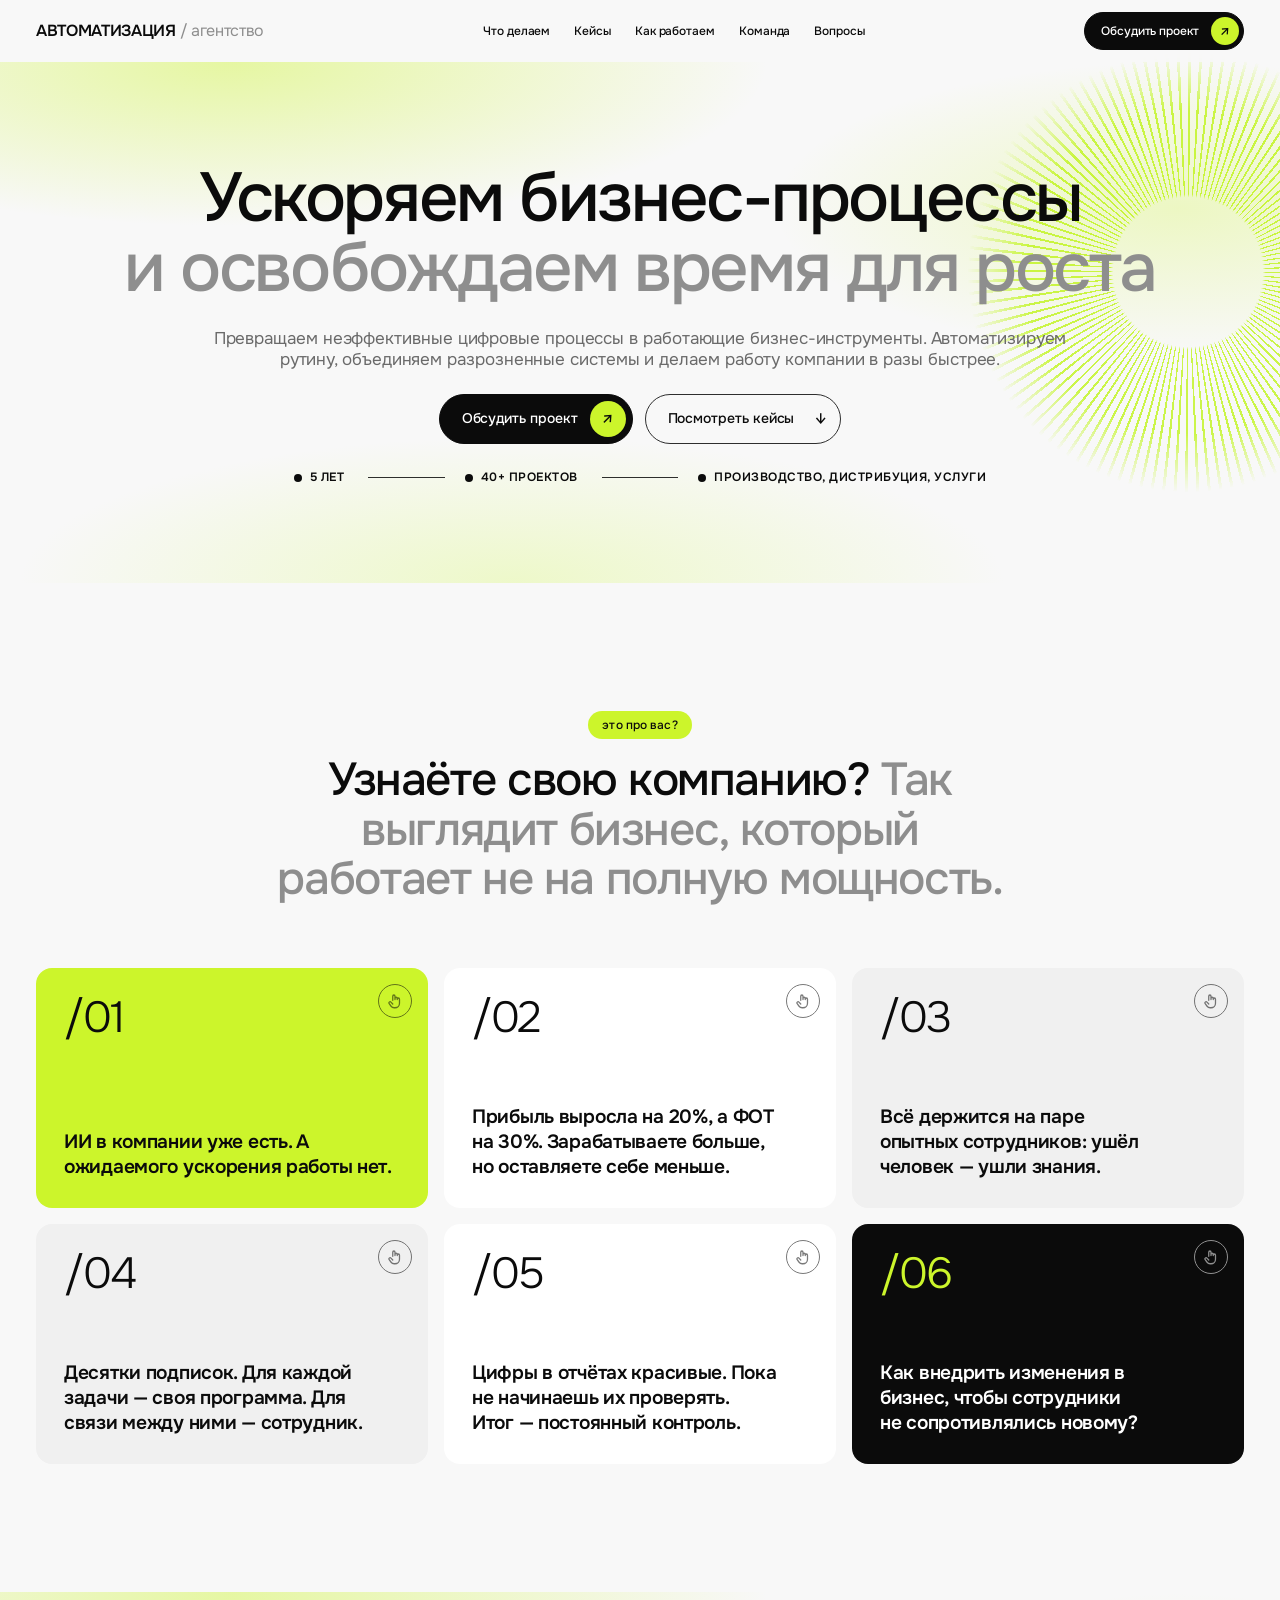
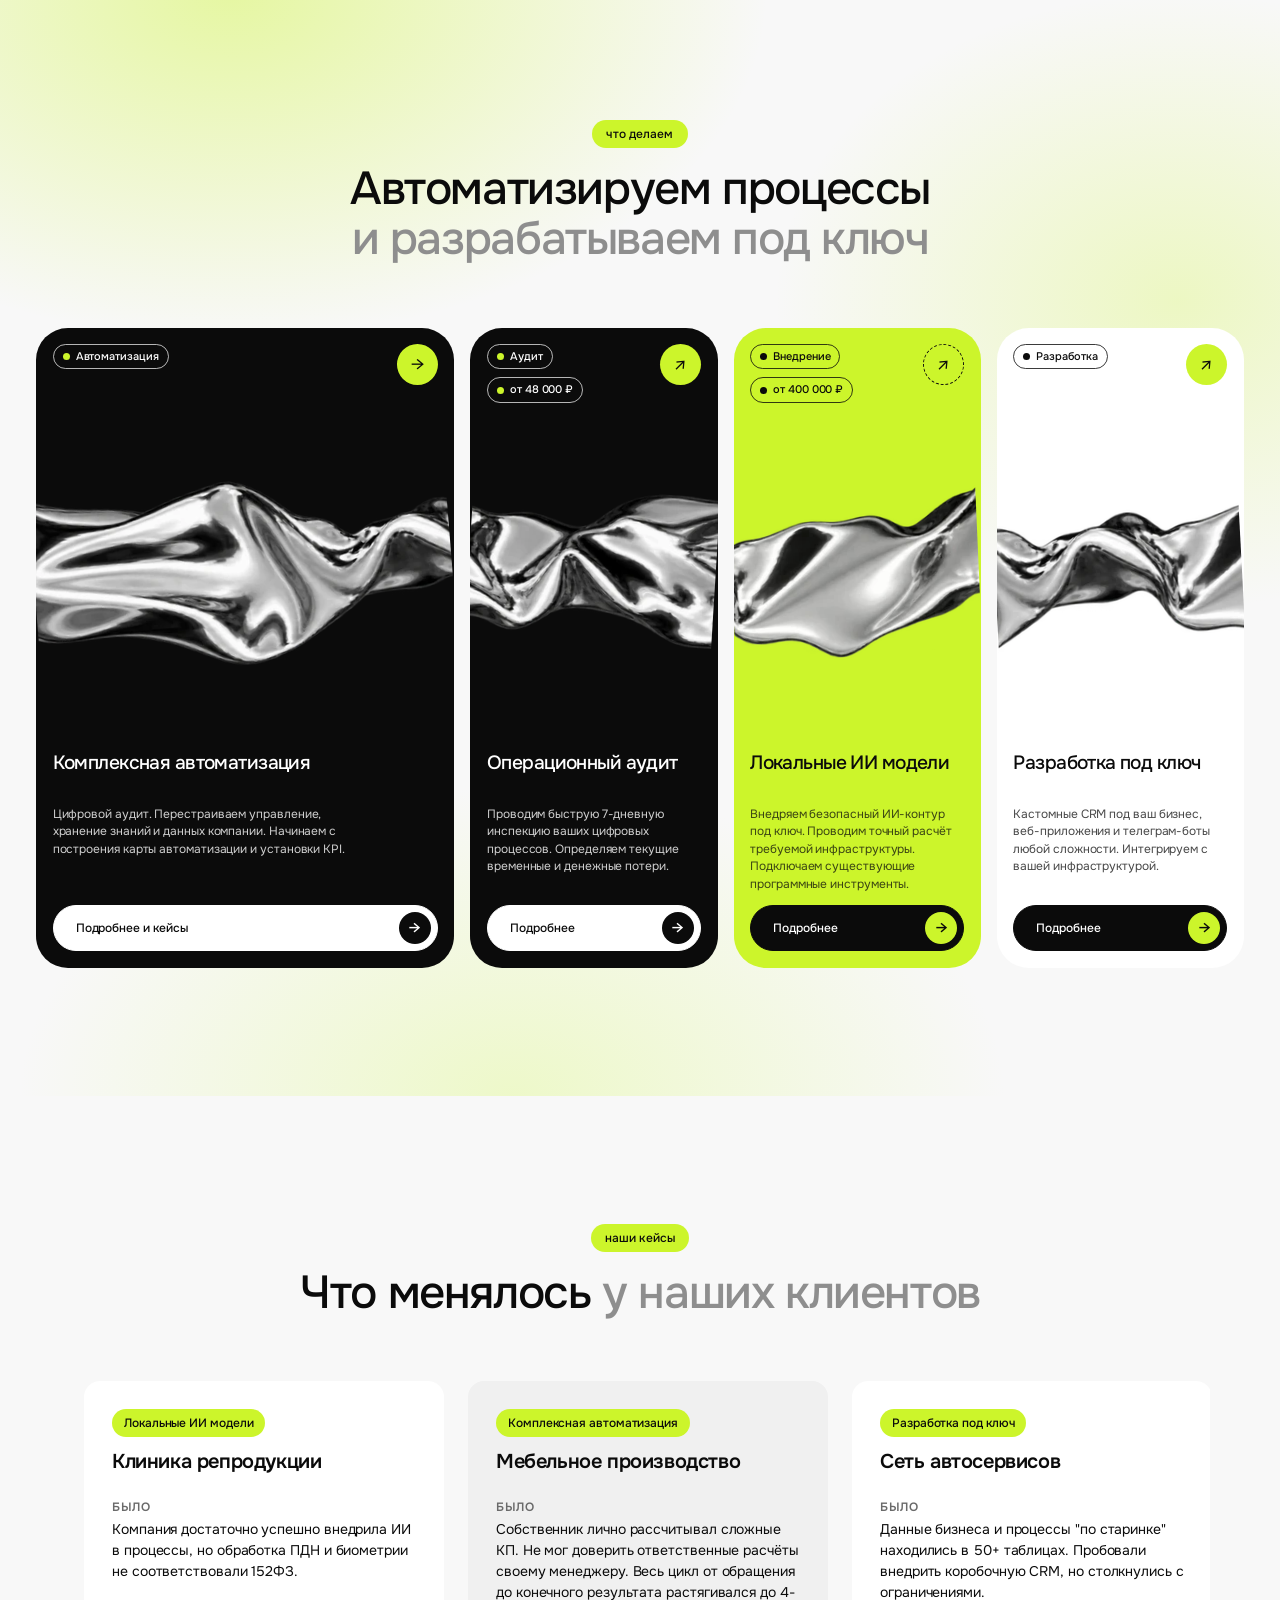
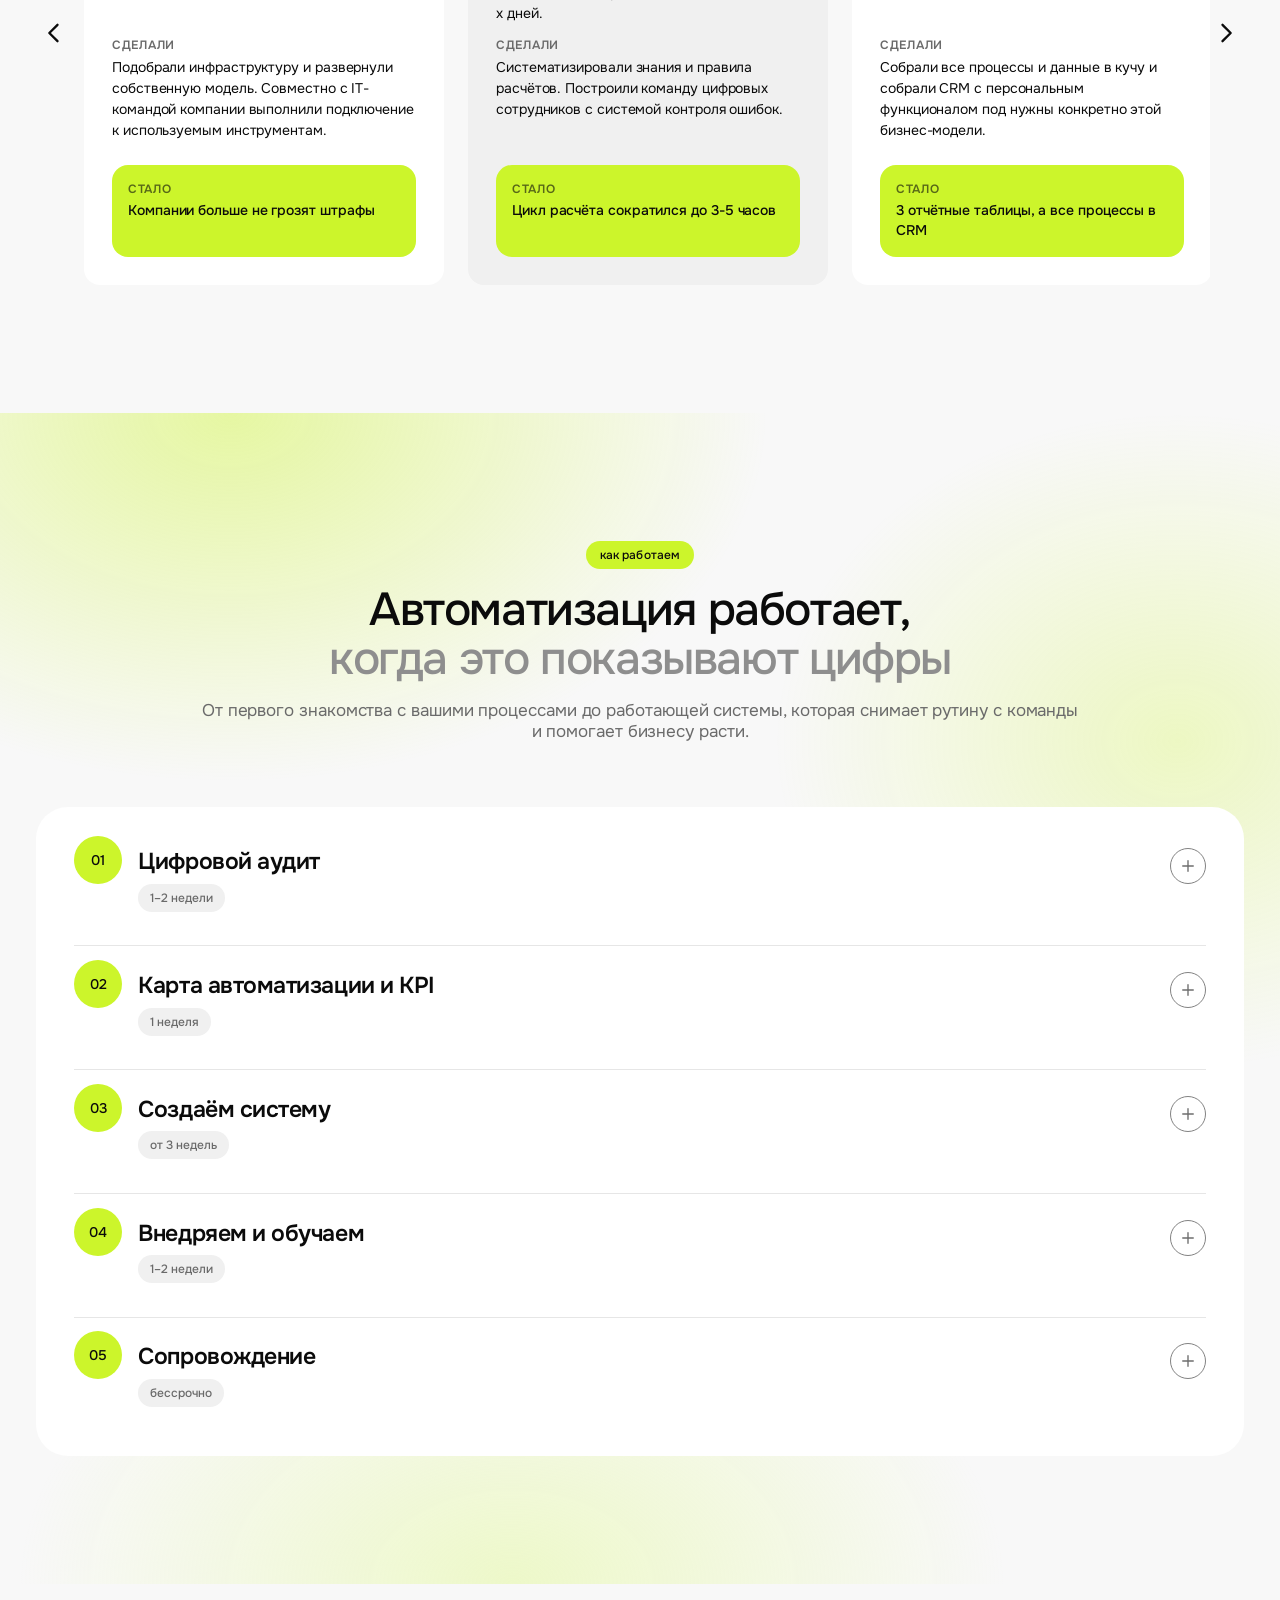
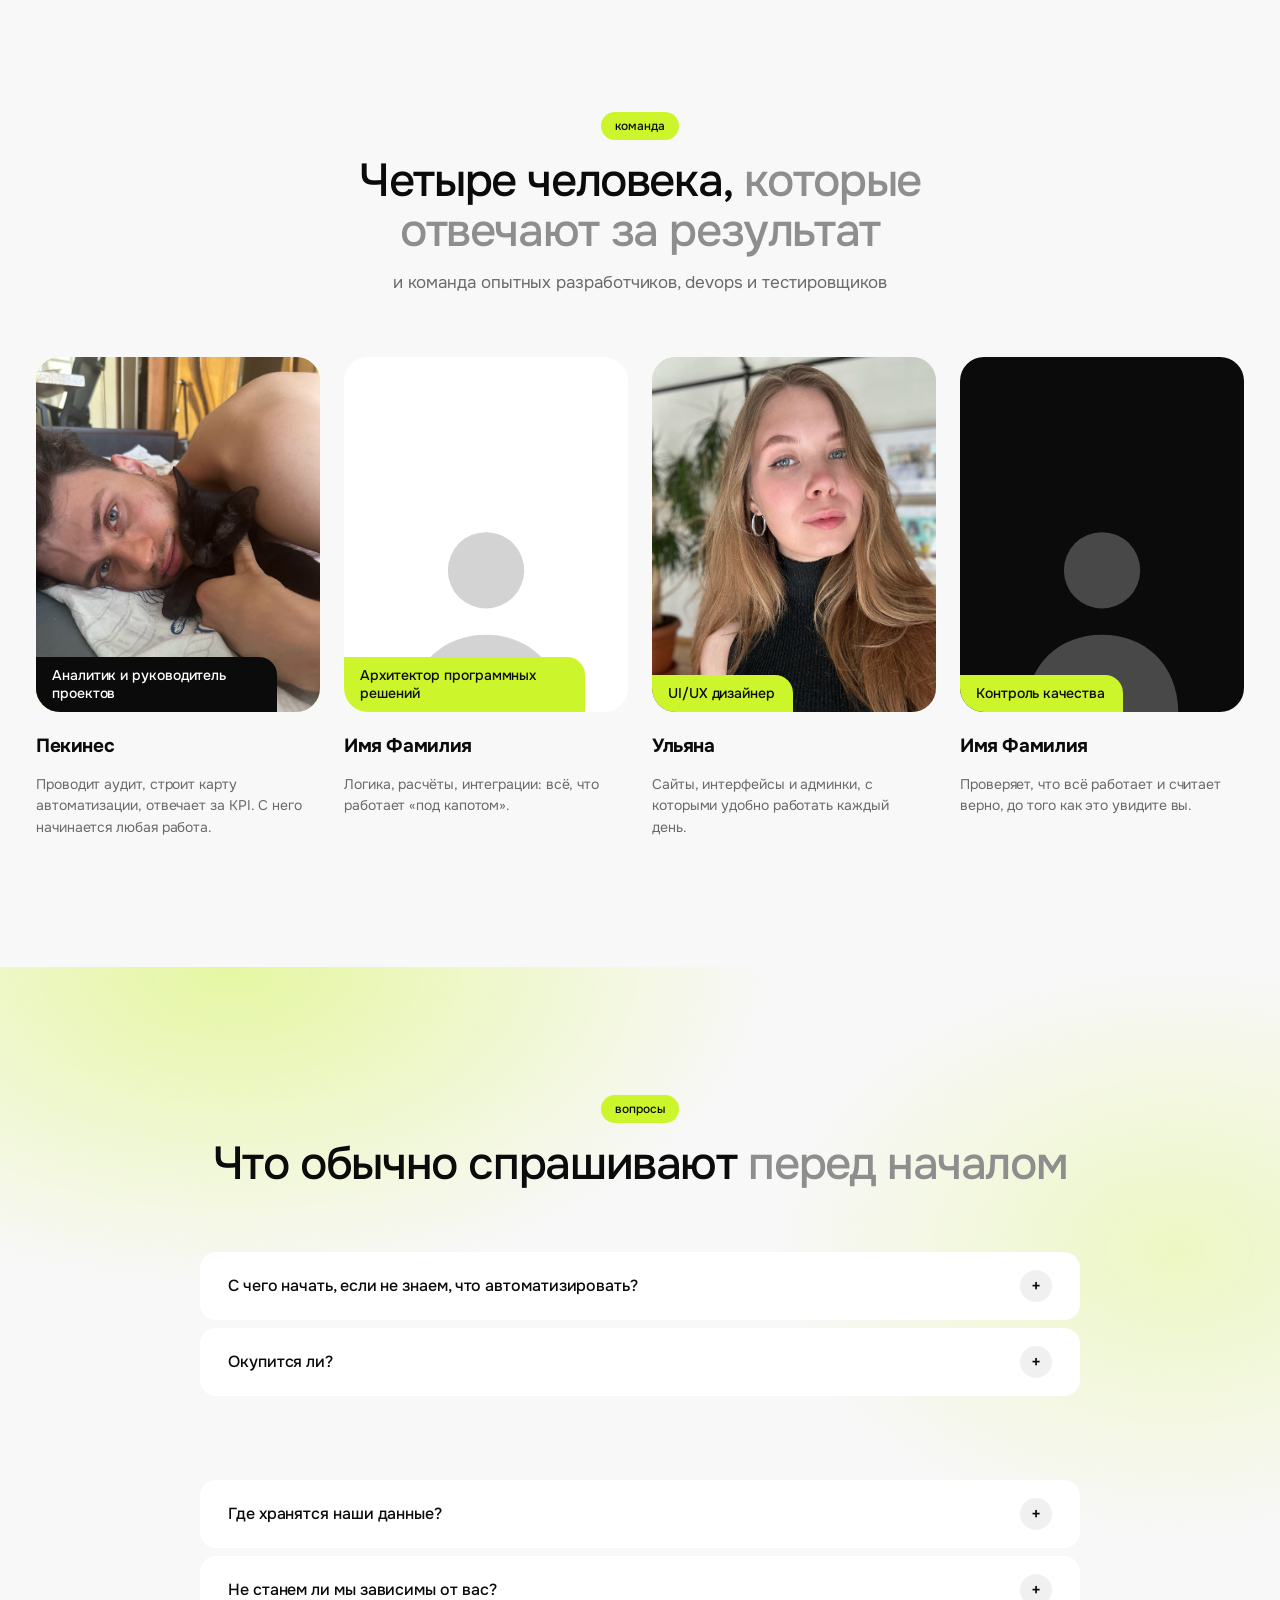
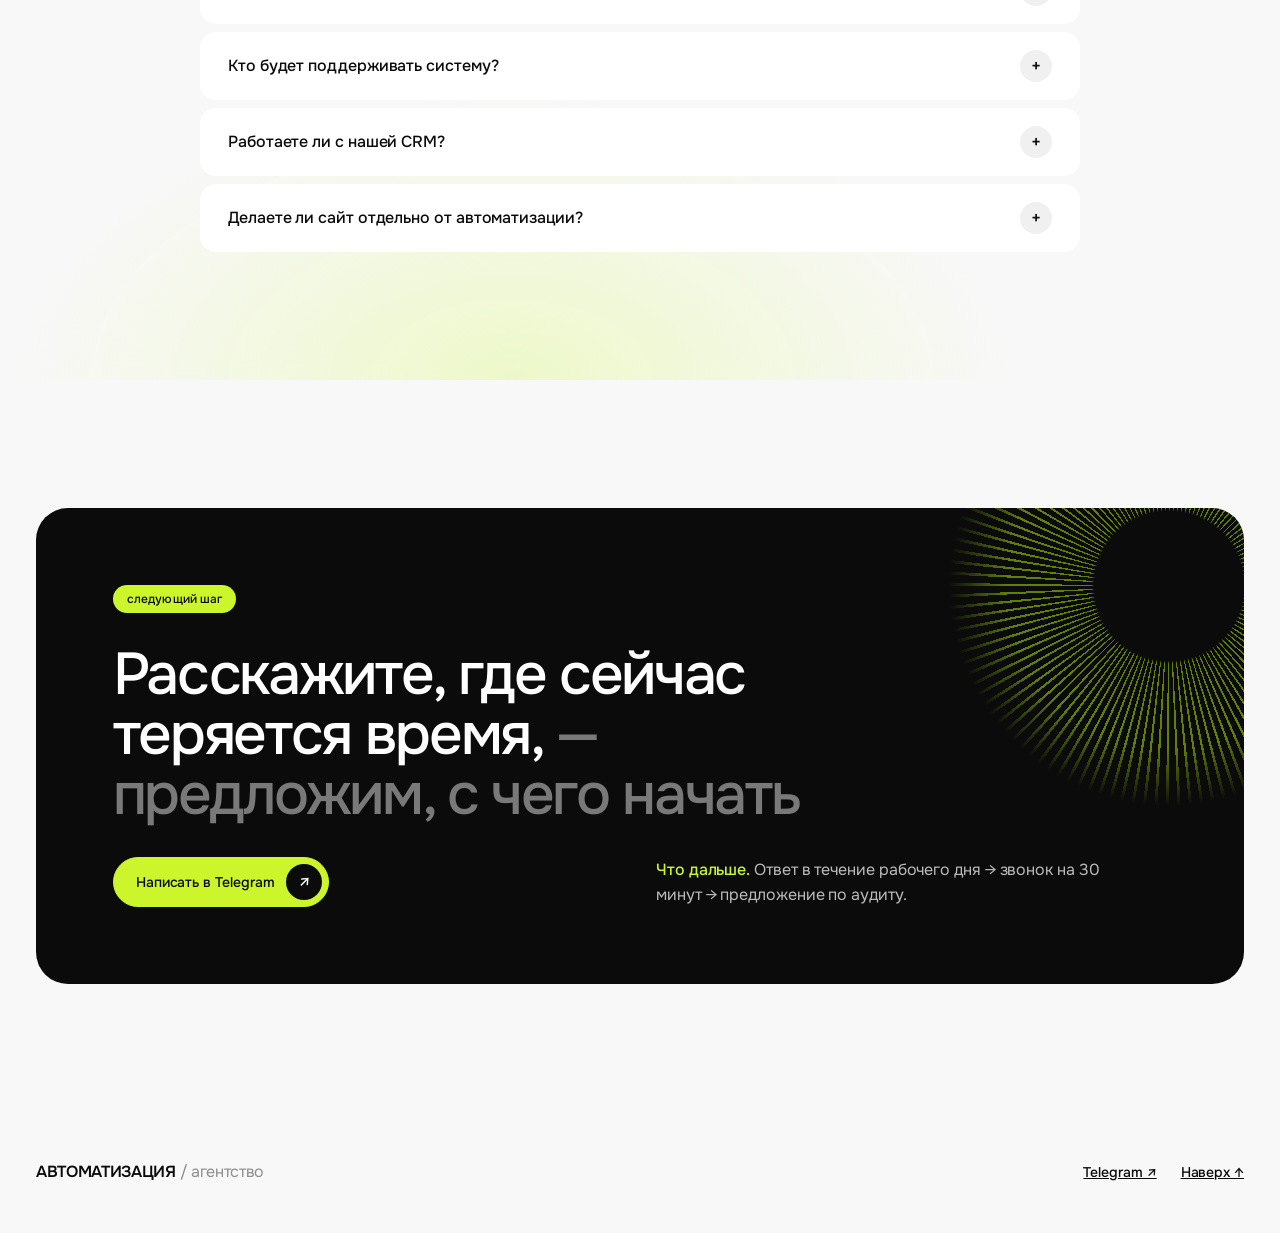
==== commit a2b285ac: "Add team slider, shorten MLADA card text - Team section becomes a slider at <=960px with side arrows" ====
--- a/index.html
+++ b/index.html
@@ -244,12 +244,12 @@
           <article class="tile tile--grey case" data-reveal>
             <div class="case__head">
               <a class="chip chip--lime case__tag" href="services/websites.html">Разработка под ключ</a>
-              <h3 class="tile__title">Бренд одежды MLADA</h3>
+              <h3 class="tile__title">Интернет-магазин</h3>
             <a class="case__more" href="cases/mlada.html" aria-label="Подробнее о кейсе MLADA">Подробнее <svg width="14" height="14" viewBox="0 0 16 16" fill="none" aria-hidden="true"><path d="M3 8h10M9 4l4 4-4 4" stroke="currentColor" stroke-width="1.6" stroke-linecap="round" stroke-linejoin="round"/></svg></a>
             </div>
             <dl>
-              <div><dt>Было</dt><dd>Продажи шли только через маркетплейсы, а лендинг приходилось вручную обновлять: сверять остатки по всем площадкам и вносить их на сайт.</dd></div>
-              <div><dt>Сделали</dt><dd>Собственный магазин: учёт остатков по цвету, размеру и росту с автосписанием, личный кабинет с бонусами, Telegram-бот для сертификатов и промокодов, админка для владельца.</dd></div>
+              <div><dt>Было</dt><dd>Продажи шли только через маркетплейсы, остатки на сайте приходилось обновлять вручную.</dd></div>
+              <div><dt>Сделали</dt><dd>Собственный магазин с автоучётом остатков, личным кабинетом, Telegram-ботом и админкой.</dd></div>
             </dl>
             <p class="case__result"><span>Стало</span>Свой канал продаж с комиссией в 8–10 раз ниже маркетплейса</p>
           </article>
@@ -322,7 +322,9 @@
           <h2 class="h2" id="team-title">Четыре человека, <span class="muted-part">которые отвечают за результат</span></h2>
           <p class="lead">и команда опытных разработчиков, devops и тестировщиков</p>
         </div>
-        <div class="people">
+        <div class="people-wrap" data-people>
+          <button class="people__btn people__btn--prev" type="button" aria-label="Предыдущие"><svg viewBox="0 0 24 24" width="20" height="20" fill="none" stroke="currentColor" stroke-width="2" stroke-linecap="round" stroke-linejoin="round" aria-hidden="true"><path d="M15 5l-7 7 7 7"/></svg></button>
+          <div class="people">
           <article class="person" data-reveal>
             <div class="person__photo person__photo--lime">
               <img src="images/team/pekines.jpg" alt="Пекинес, аналитик и руководитель проектов" loading="lazy" style="object-position: 35% 45%">
@@ -357,6 +359,8 @@
             <h3 class="person__name">Имя Фамилия</h3>
             <p class="person__bio">Проверяет, что всё работает и считает верно, до того как это увидите вы.</p>
           </article>
+          </div>
+          <button class="people__btn people__btn--next" type="button" aria-label="Следующие"><svg viewBox="0 0 24 24" width="20" height="20" fill="none" stroke="currentColor" stroke-width="2" stroke-linecap="round" stroke-linejoin="round" aria-hidden="true"><path d="M9 5l7 7-7 7"/></svg></button>
         </div>
       </div>
     </section>
--- a/home.css
+++ b/home.css
@@ -888,7 +888,7 @@
 .person__role { position: absolute; left: 0; bottom: 0; max-width: 85%; padding: 10px 18px 10px 16px; border-radius: 0 18px 0 0; background: var(--accent); color: var(--text-on-accent); font-size: var(--fs-small); font-weight: var(--fw-medium); line-height: 1.25; }
 .person__name { margin: 8px 0 0; font-size: 1.1875rem; letter-spacing: -0.02em; }
 .person__bio { margin: 0; font-size: var(--fs-small); line-height: var(--lh-body); color: var(--text-muted); max-width: 30ch; }
-@media (max-width: 960px) { .people { grid-template-columns: repeat(2, 1fr); } }
+
 @media (max-width: 520px) {
   .people { gap: 24px 12px; }
   .person__photo { border-radius: 18px; }
@@ -951,3 +951,21 @@
 
 /* заголовки кейсов выровнены по нижней границе шапки, даже если у одной карточки шапка выше */
 .carousel__track .case__head .tile__title { margin-top: auto; }
+
+/* Команда: если четыре человека не помещаются в один ряд — слайдер */
+.people__btn { display: none; }
+@media (max-width: 960px) {
+  .people-wrap { display: grid; grid-template-columns: auto minmax(0, 1fr) auto; column-gap: var(--space-3, 12px); align-items: stretch; }
+  .people { display: grid; grid-template-columns: none; grid-auto-flow: column; grid-auto-columns: calc((100% - 24px) / 2); gap: 24px; overflow-x: auto; scroll-snap-type: x mandatory; scroll-behavior: smooth; scrollbar-width: none; overscroll-behavior-x: contain; }
+  .people::-webkit-scrollbar { display: none; }
+  .person { scroll-snap-align: start; }
+  .people__btn { display: grid; align-self: start; margin-top: calc(var(--photo-h, 0px) / 2 - 24px); place-items: center; width: 36px; height: 48px; padding: 0; border: 0; background: none; color: var(--text); cursor: pointer; transition: color .2s, opacity .2s, transform .2s; }
+  .people__btn svg { width: 28px; height: 28px; }
+  .people__btn:hover:not(:disabled) { color: var(--text-muted); }
+  .people__btn--prev:hover:not(:disabled) { transform: translateX(-3px); }
+  .people__btn--next:hover:not(:disabled) { transform: translateX(3px); }
+  .people__btn:focus-visible { outline: 2px solid var(--accent); outline-offset: 2px; border-radius: 6px; }
+  .people__btn:disabled { opacity: .25; cursor: default; pointer-events: none; }
+}
+@media (max-width: 600px) { .people { grid-auto-columns: 100%; gap: 12px; } .people__btn { width: 28px; } .people__btn svg { width: 24px; height: 24px; } }
+@media (prefers-reduced-motion: reduce) { .people { scroll-behavior: auto; } }
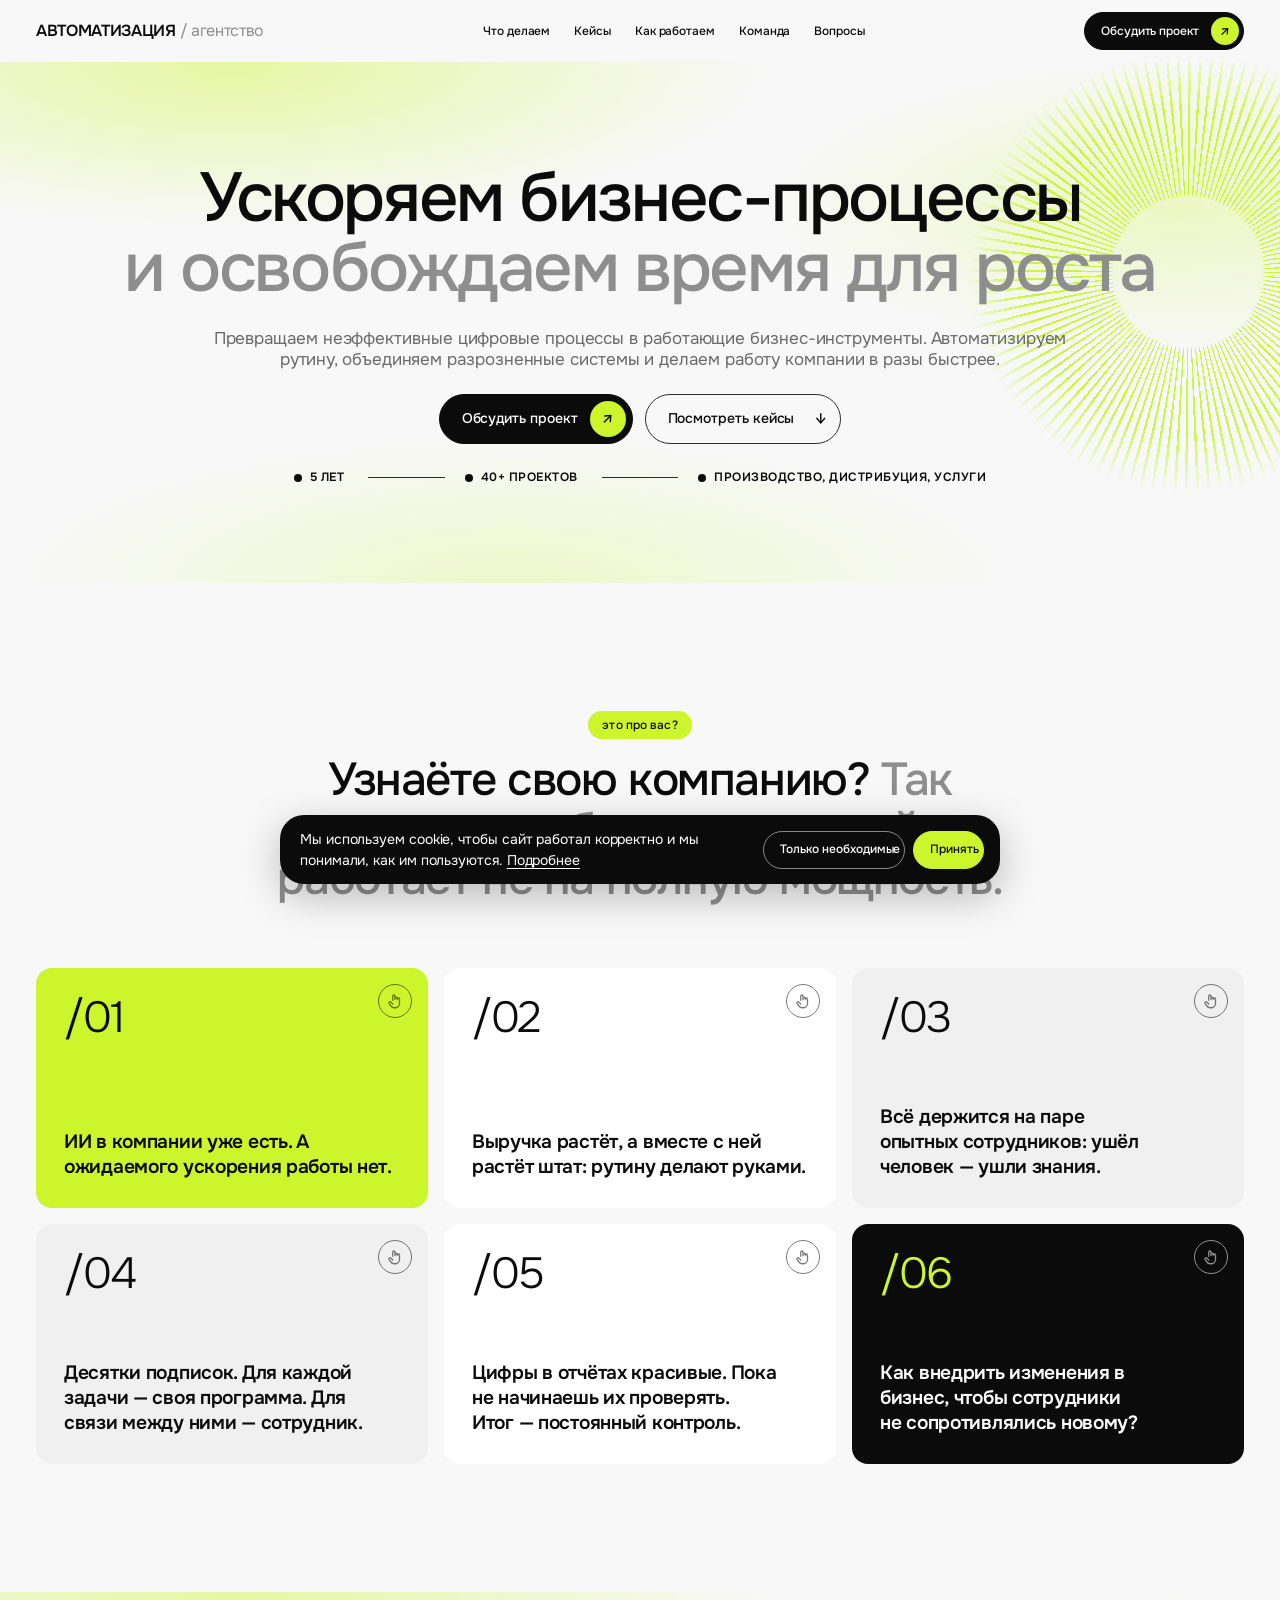
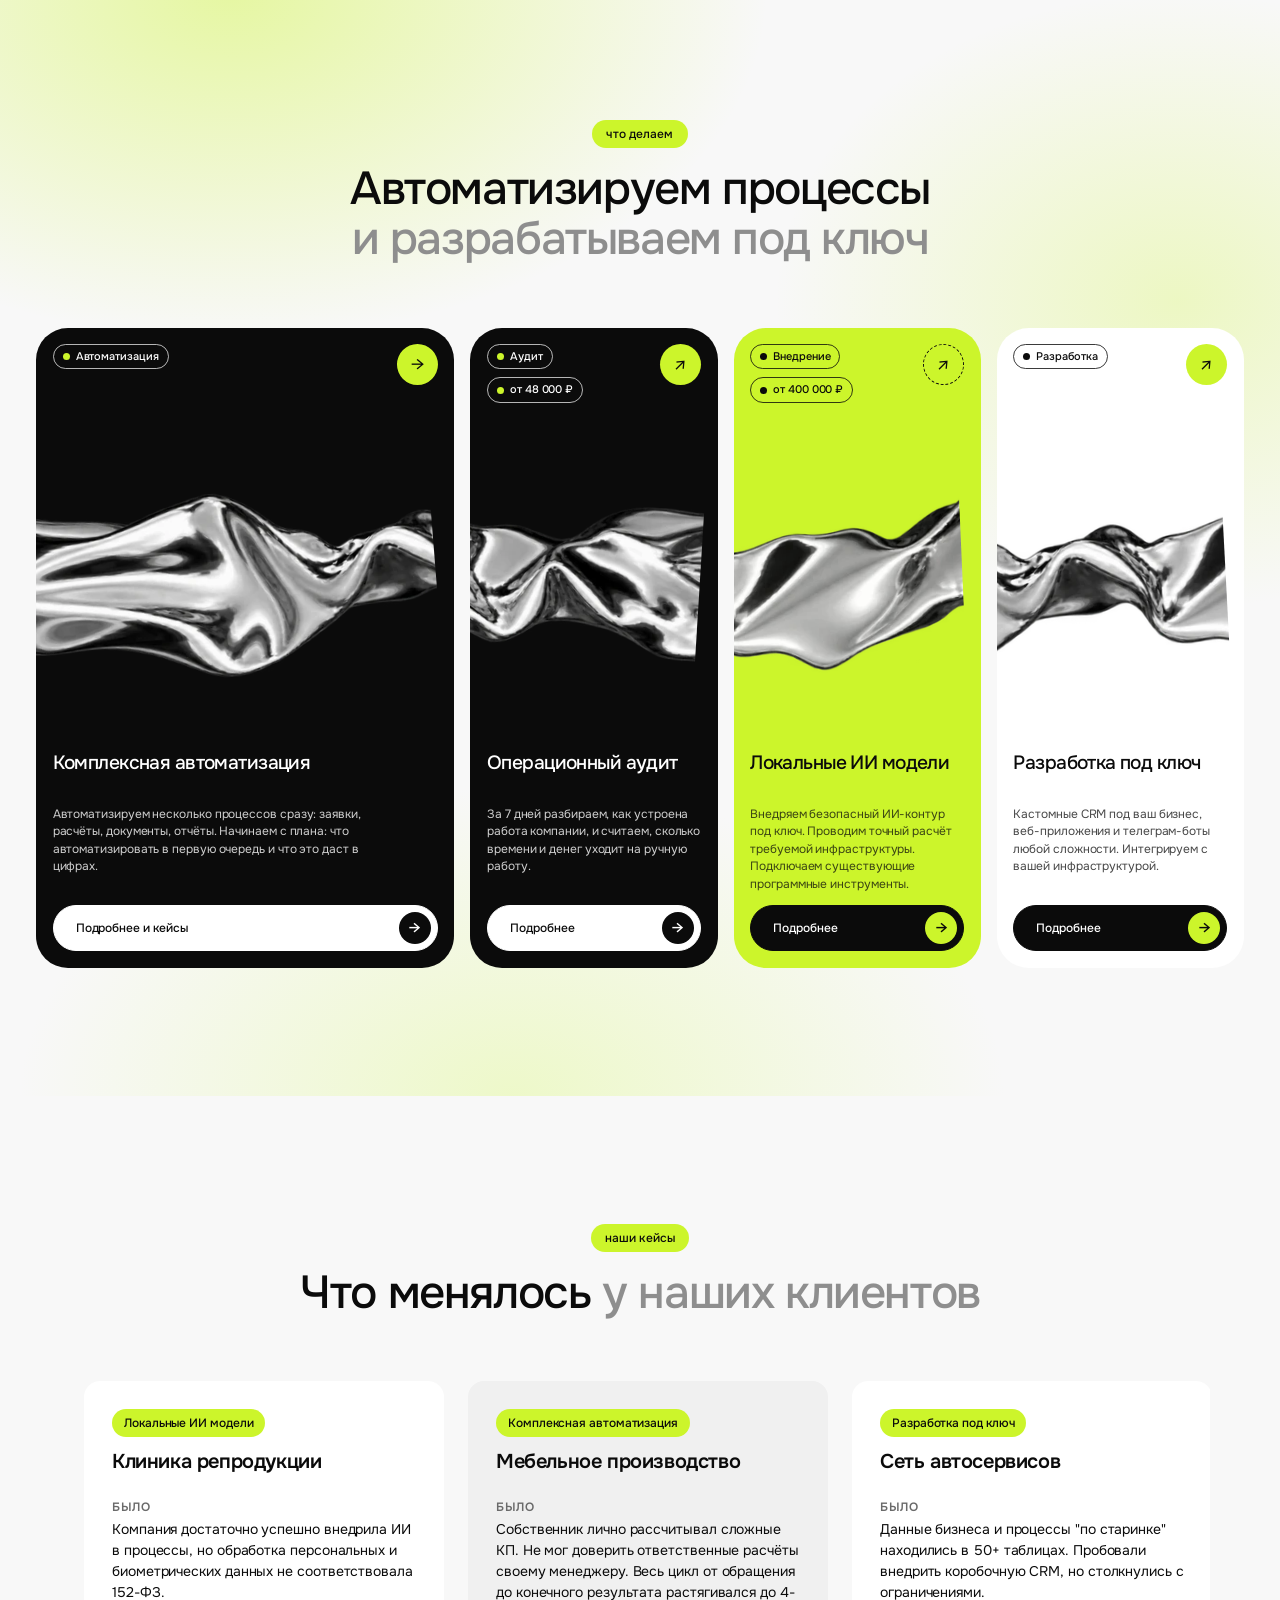
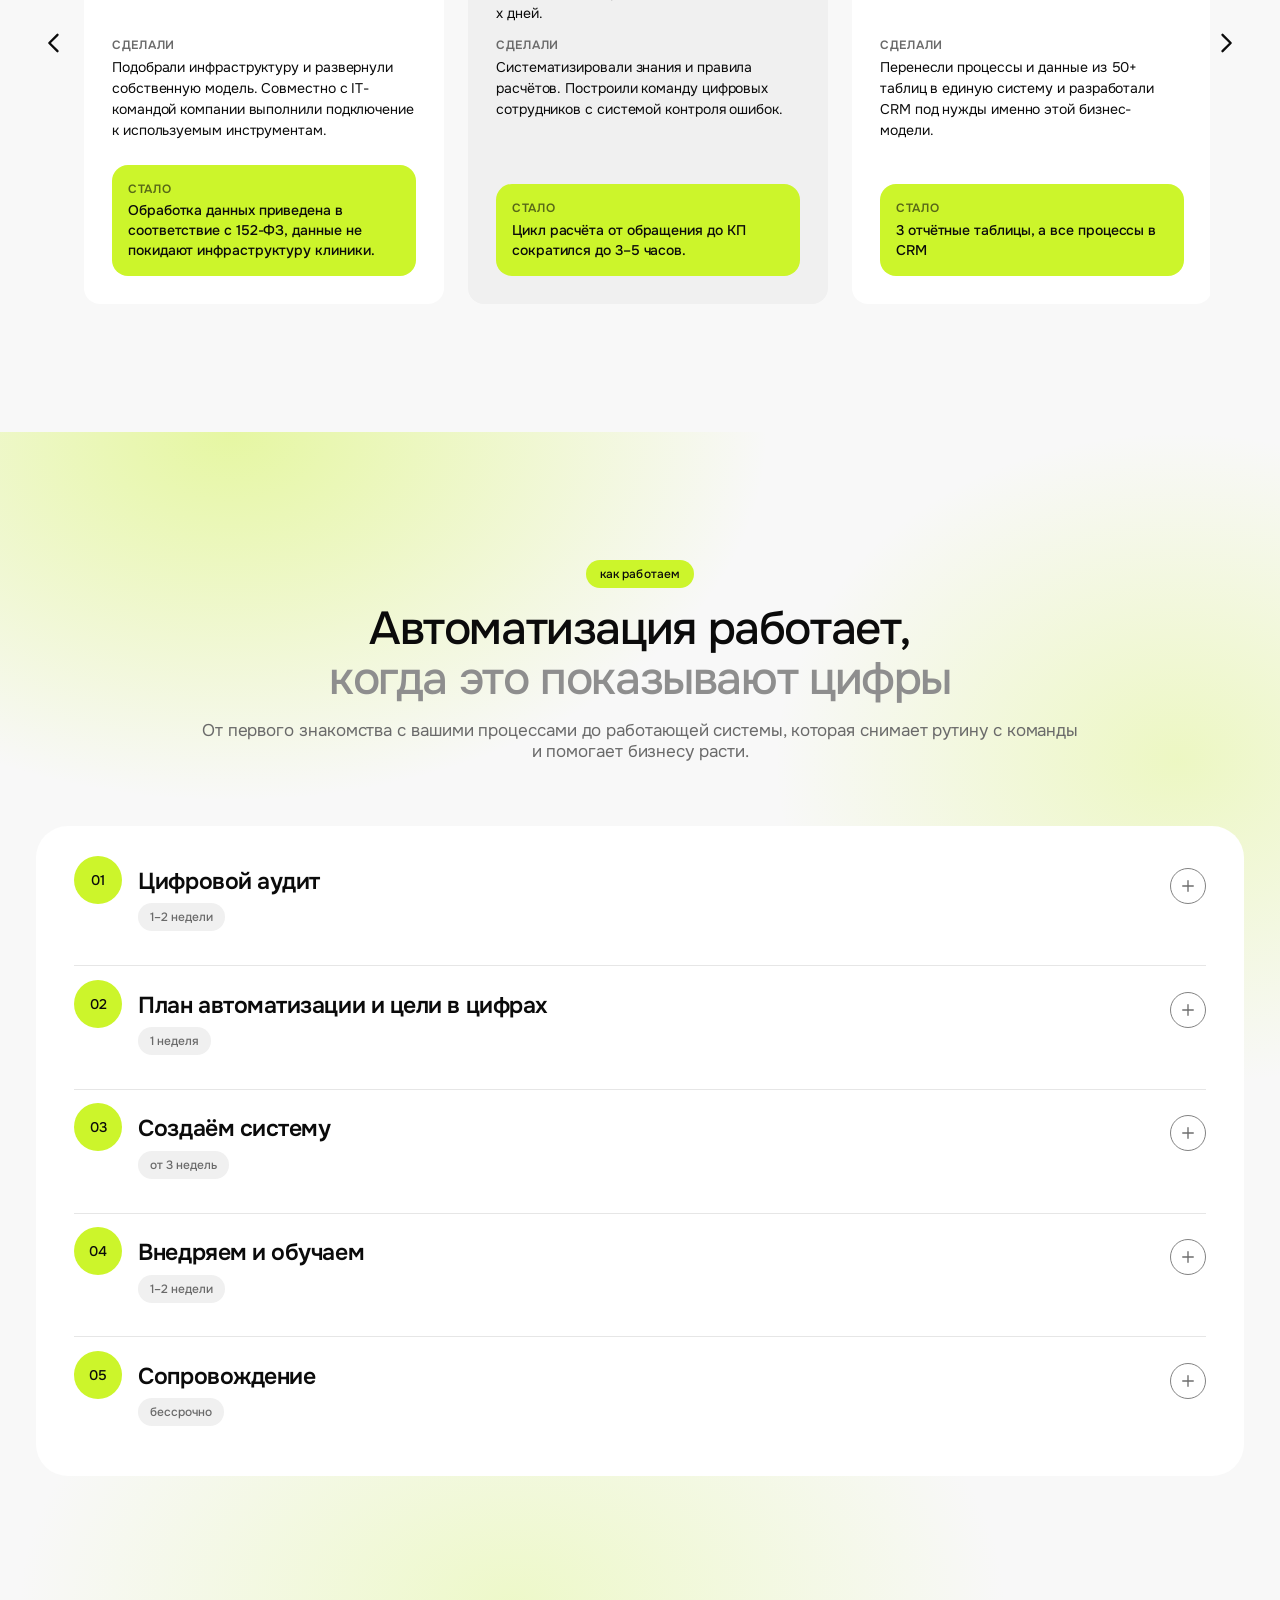
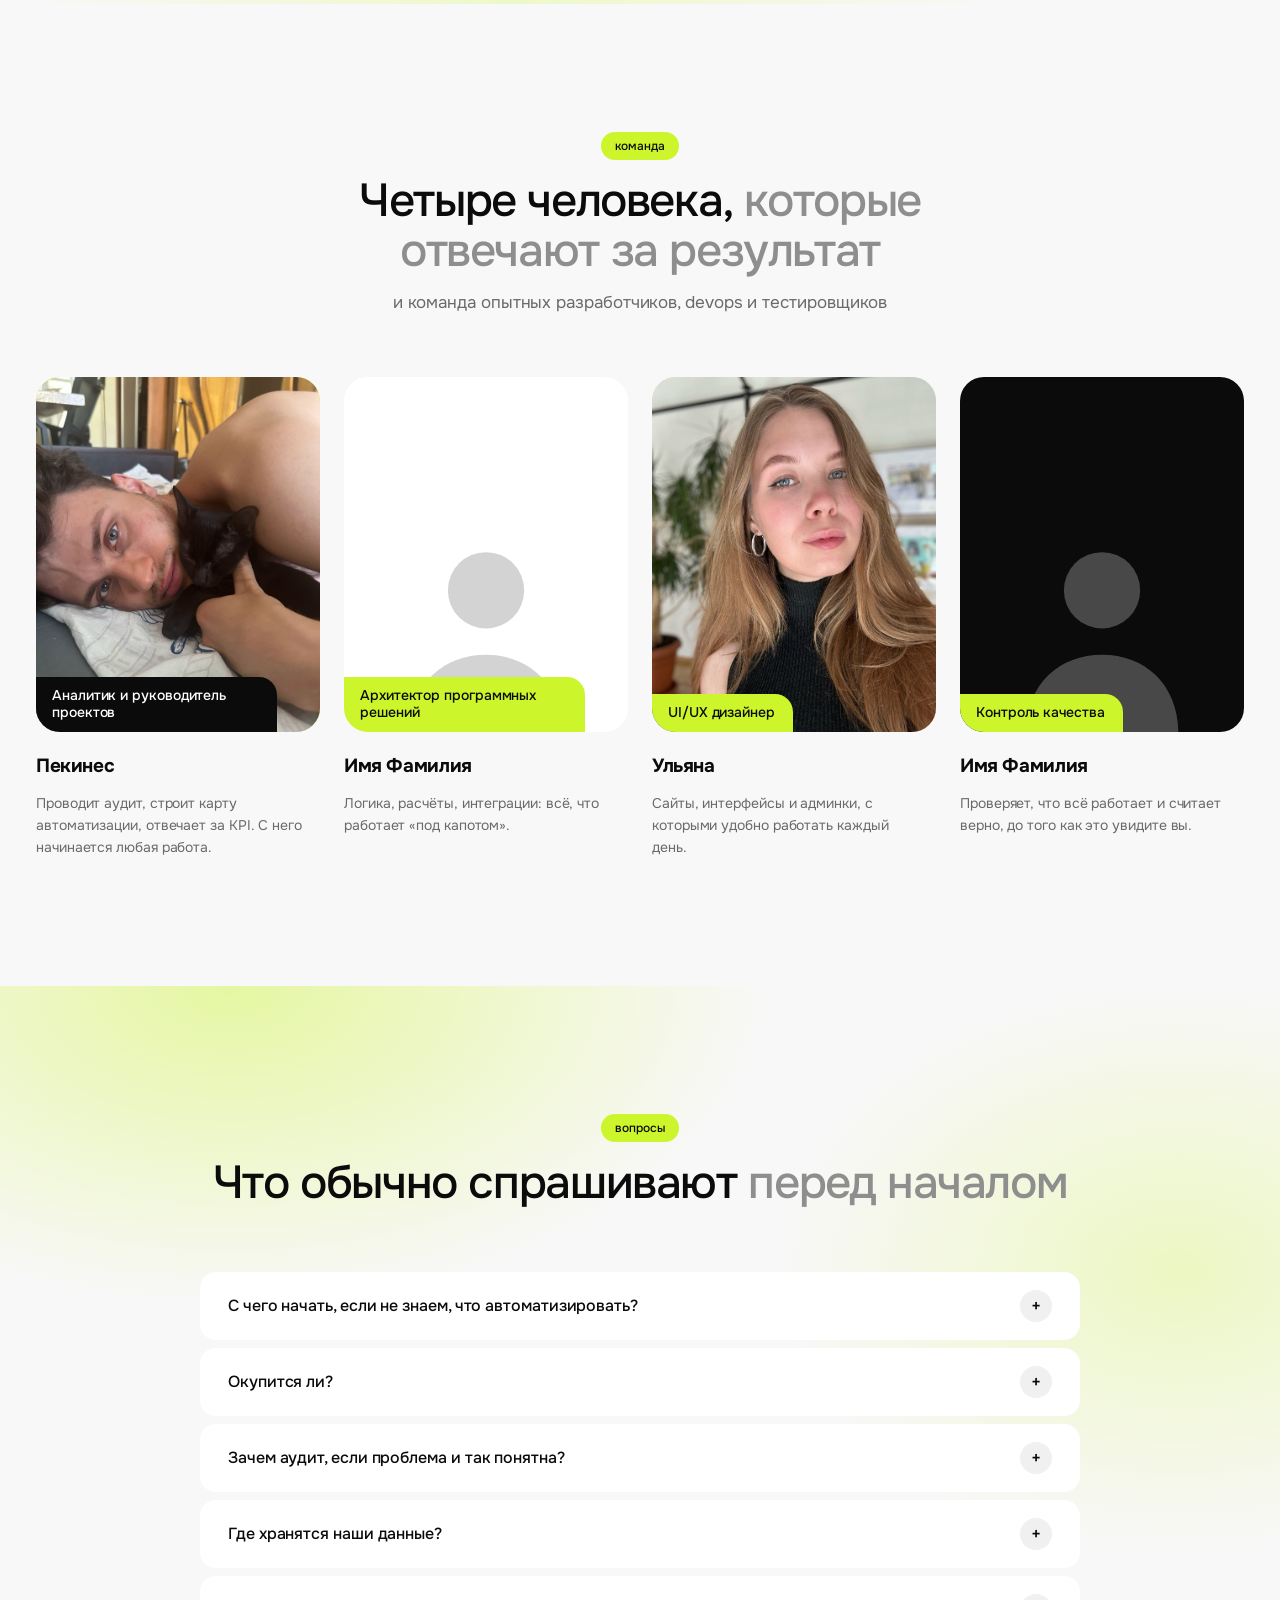
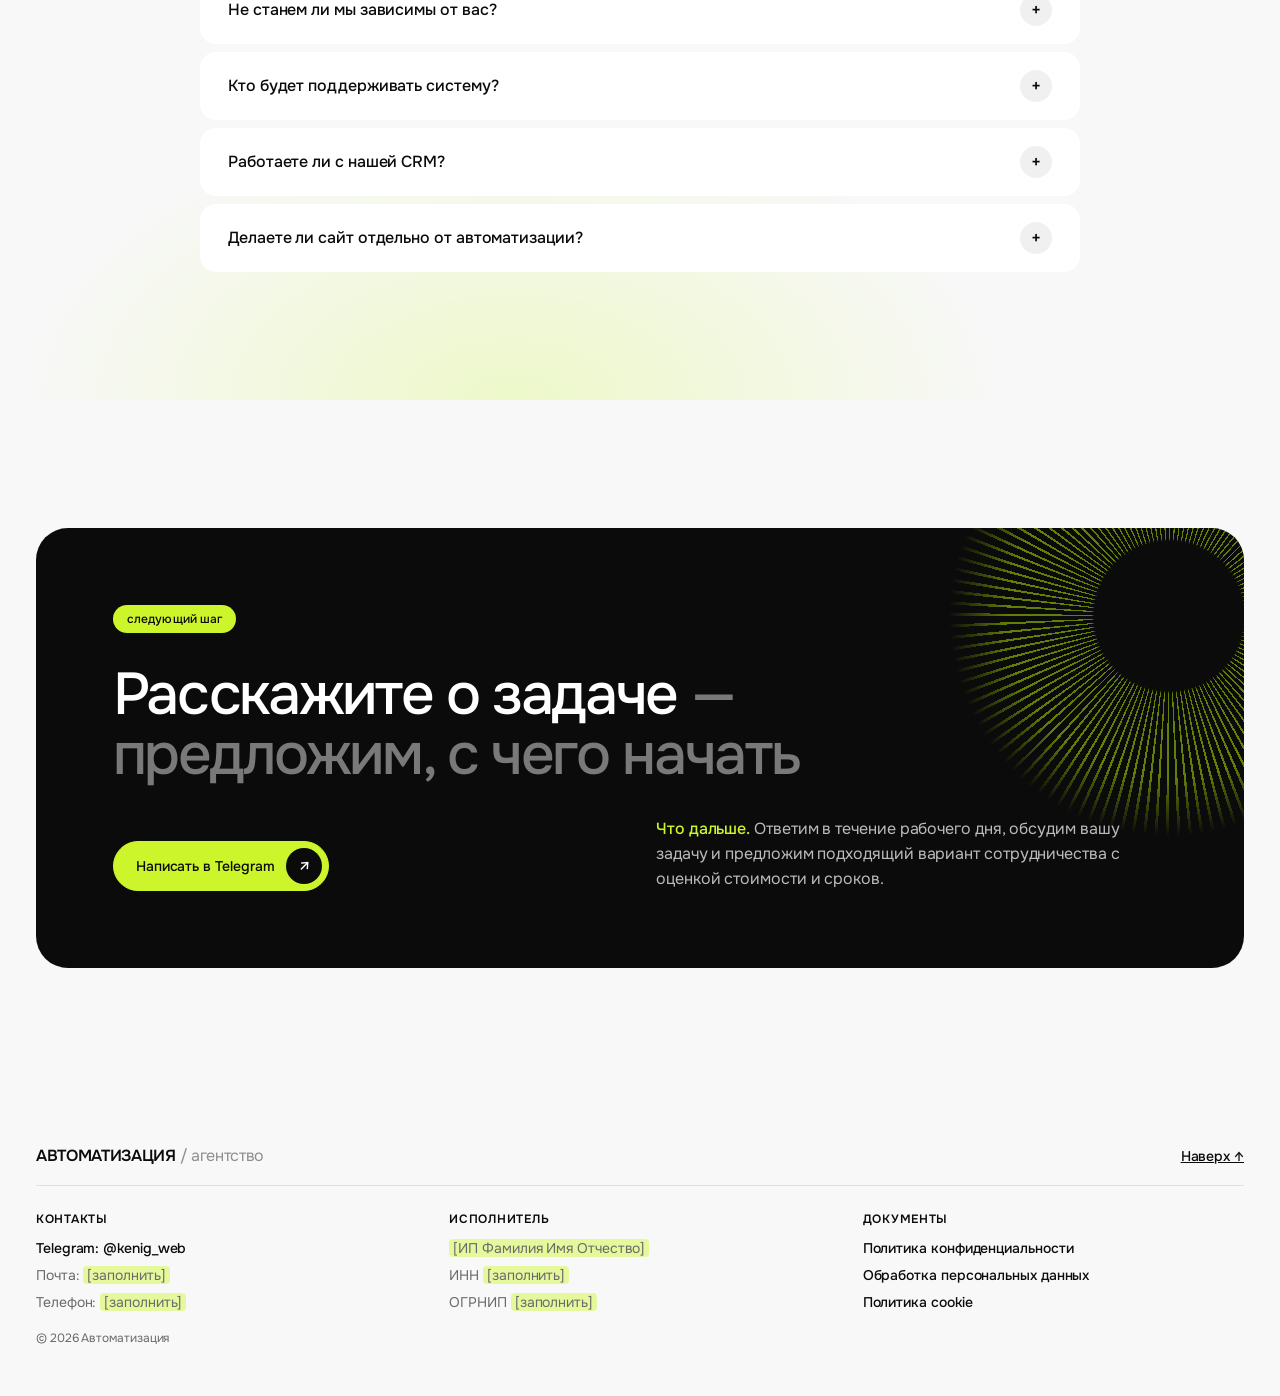
==== commit 13f2666c: "Legal footer, cookie notice, content and UX updates - Footer: contacts, contractor requisites (place" ====
--- a/index.html
+++ b/index.html
@@ -10,10 +10,10 @@
   <link rel="preconnect" href="https://fonts.googleapis.com">
   <link rel="preconnect" href="https://fonts.gstatic.com" crossorigin>
   <link rel="stylesheet" href="https://fonts.googleapis.com/css2?family=Onest:wght@300;400;500;600&family=Unbounded:wght@500;700&display=swap&subset=cyrillic">
-  <link rel="stylesheet" href="design-system/tokens.css">
-  <link rel="stylesheet" href="design-system/components.css">
-  <link rel="stylesheet" href="home.css">
-  <script src="home.js" defer></script>
+  <link rel="stylesheet" href="design-system/tokens.css?v=20261127h">
+  <link rel="stylesheet" href="design-system/components.css?v=20261127h">
+  <link rel="stylesheet" href="home.css?v=20261127h">
+  <script src="home.js?v=20261127h" defer></script>
 </head>
 <body>
 
@@ -28,7 +28,7 @@
           <a href="#team">Команда</a>
           <a href="#faq">Вопросы</a>
         </nav>
-        <a class="btn btn--sm header-cta" href="https://t.me/kenig_web" target="_blank" rel="noopener noreferrer">Обсудить проект <span class="btn__arrow" aria-hidden="true">↗</span></a>
+        <a class="btn btn--sm header-cta" href="#apply">Обсудить проект <span class="btn__arrow" aria-hidden="true">↗</span></a>
         <details class="mobile-menu">
           <summary class="btn btn--sm btn--plain" aria-label="Открыть меню">Меню</summary>
           <nav aria-label="Мобильная навигация">
@@ -37,7 +37,7 @@
             <a href="#method">Как работаем</a>
             <a href="#team">Команда</a>
             <a href="#faq">Вопросы</a>
-            <a href="https://t.me/kenig_web" target="_blank" rel="noopener noreferrer">Заказать аудит ↗</a>
+            <a class="mobile-menu__cta" href="#apply">Обсудить проект ↗</a>
           </nav>
         </details>
       </div>
@@ -53,7 +53,7 @@
         <h1 class="display hero__title" id="hero-title">Ускоряем бизнес-процессы <span class="muted-part">и освобождаем время для роста</span></h1>
         <p class="lead hero__lead">Превращаем неэффективные цифровые процессы в работающие бизнес-инструменты. Автоматизируем рутину, объединяем разрозненные системы и делаем работу компании в разы быстрее.</p>
         <div class="hero__actions">
-          <a class="btn" href="https://t.me/kenig_web" target="_blank" rel="noopener noreferrer">Обсудить проект <span class="btn__arrow" aria-hidden="true">↗</span></a>
+          <a class="btn" href="#apply">Обсудить проект <span class="btn__arrow" aria-hidden="true">↗</span></a>
           <a class="btn btn--outline" href="#cases">Посмотреть кейсы <span class="btn__arrow" aria-hidden="true">↓</span></a>
         </div>
         <ul class="facts" aria-label="Коротко о нас">
@@ -76,15 +76,15 @@
             <span class="step__index" aria-hidden="true">/01</span>
             <p class="tile__title problem__text">ИИ в компании уже есть. А ожидаемого ускорения работы нет.</p><span class="problem__flip" aria-hidden="true"><svg viewBox="0 0 24 24" width="18" height="18" fill="none" stroke="currentColor" stroke-width="1.7" stroke-linecap="round" stroke-linejoin="round"><path d="M9 11V5.5a1.5 1.5 0 0 1 3 0V10m0-1.5a1.5 1.5 0 0 1 3 0V10m0-.5a1.5 1.5 0 0 1 3 0V15a6 6 0 0 1-6 6h-1.2a5 5 0 0 1-4-2L4 15.3a1.6 1.6 0 0 1 2.6-1.8L9 16"/></svg></span>
           </article>
-          <article class="tile problem span-2" role="button" tabindex="0" aria-haspopup="dialog" data-solution="Часть процессов автоматизируем. Освобождаем время сотрудников от рутины, которое можно направить туда, где они действительно создают ценность и рост для бизнеса." data-service="Интеграция CRM" data-link="services/crm-integration.html" data-reveal>
+          <article class="tile problem span-2" role="button" tabindex="0" aria-haspopup="dialog" data-solution="Часть процессов автоматизируем. Освобождаем время сотрудников от рутины, которое можно направить туда, где они действительно создают ценность и рост для бизнеса." data-service="Комплексная автоматизация" data-link="services/automation.html" data-reveal>
             <span class="step__index" aria-hidden="true">/02</span>
-            <p class="tile__title problem__text">Прибыль выросла на 20%, а ФОТ на 30%. Зарабатываете больше, но оставляете себе меньше.</p><span class="problem__flip" aria-hidden="true"><svg viewBox="0 0 24 24" width="18" height="18" fill="none" stroke="currentColor" stroke-width="1.7" stroke-linecap="round" stroke-linejoin="round"><path d="M9 11V5.5a1.5 1.5 0 0 1 3 0V10m0-1.5a1.5 1.5 0 0 1 3 0V10m0-.5a1.5 1.5 0 0 1 3 0V15a6 6 0 0 1-6 6h-1.2a5 5 0 0 1-4-2L4 15.3a1.6 1.6 0 0 1 2.6-1.8L9 16"/></svg></span>
+            <p class="tile__title problem__text">Выручка растёт, а вместе с ней растёт штат: рутину делают руками.</p><span class="problem__flip" aria-hidden="true"><svg viewBox="0 0 24 24" width="18" height="18" fill="none" stroke="currentColor" stroke-width="1.7" stroke-linecap="round" stroke-linejoin="round"><path d="M9 11V5.5a1.5 1.5 0 0 1 3 0V10m0-1.5a1.5 1.5 0 0 1 3 0V10m0-.5a1.5 1.5 0 0 1 3 0V15a6 6 0 0 1-6 6h-1.2a5 5 0 0 1-4-2L4 15.3a1.6 1.6 0 0 1 2.6-1.8L9 16"/></svg></span>
           </article>
           <article class="tile tile--grey problem span-2" role="button" tabindex="0" aria-haspopup="dialog" data-solution="Собираем регламенты и опыт сотрудников в базу знаний, формируя RAG-систему. Знания остаются в компании, даже если человек уходит." data-service="Комплексная автоматизация" data-link="services/automation.html" data-reveal>
             <span class="step__index" aria-hidden="true">/03</span>
             <p class="tile__title problem__text">Всё держится на паре опытных сотрудников: ушёл человек — ушли знания.</p><span class="problem__flip" aria-hidden="true"><svg viewBox="0 0 24 24" width="18" height="18" fill="none" stroke="currentColor" stroke-width="1.7" stroke-linecap="round" stroke-linejoin="round"><path d="M9 11V5.5a1.5 1.5 0 0 1 3 0V10m0-1.5a1.5 1.5 0 0 1 3 0V10m0-.5a1.5 1.5 0 0 1 3 0V15a6 6 0 0 1-6 6h-1.2a5 5 0 0 1-4-2L4 15.3a1.6 1.6 0 0 1 2.6-1.8L9 16"/></svg></span>
           </article>
-          <article class="tile tile--grey problem span-2" data-label="наблюдение" role="button" tabindex="0" aria-haspopup="dialog" data-solution="Время тратится не на задачи, а на управление программами. Проблема не в количестве инструментов. Проблема в том, что они не работают как единый механизм." data-service="Интеграция CRM" data-link="services/crm-integration.html" data-reveal>
+          <article class="tile tile--grey problem span-2" data-label="наблюдение" role="button" tabindex="0" aria-haspopup="dialog" data-solution="Время тратится не на задачи, а на управление программами. Проблема не в количестве инструментов. Проблема в том, что они не работают как единый механизм." data-service="Комплексная автоматизация" data-link="services/automation.html" data-reveal>
             <span class="step__index" aria-hidden="true">/04</span>
             <p class="tile__title problem__text">Десятки подписок. Для каждой задачи — своя программа. Для связи между ними — сотрудник.</p><span class="problem__flip" aria-hidden="true"><svg viewBox="0 0 24 24" width="18" height="18" fill="none" stroke="currentColor" stroke-width="1.7" stroke-linecap="round" stroke-linejoin="round"><path d="M9 11V5.5a1.5 1.5 0 0 1 3 0V10m0-1.5a1.5 1.5 0 0 1 3 0V10m0-.5a1.5 1.5 0 0 1 3 0V15a6 6 0 0 1-6 6h-1.2a5 5 0 0 1-4-2L4 15.3a1.6 1.6 0 0 1 2.6-1.8L9 16"/></svg></span>
           </article>
@@ -118,7 +118,7 @@
             <div class="chrome" style="--rot:-9deg;--pos:0%" aria-hidden="true"></div>
             <div class="svc__body">
               <h3 class="svc__title">Комплексная автоматизация</h3>
-              <p class="svc__text">Цифровой аудит. Перестраиваем управление, хранение знаний и данных компании. Начинаем с построения карты автоматизации и установки KPI.</p>
+              <p class="svc__text">Автоматизируем несколько процессов сразу: заявки, расчёты, документы, отчёты. Начинаем с плана: что автоматизировать в первую очередь и что это даст в цифрах.</p>
               <a class="btn btn--white svc__btn" href="services/automation.html"><span>Подробнее<span class="svc__ext">&nbsp;и кейсы</span></span> <span class="btn__arrow" aria-hidden="true">→</span></a>
             </div>
           </article>
@@ -133,7 +133,7 @@
             <div class="chrome" style="--rot:7deg;--pos:100%" aria-hidden="true"></div>
             <div class="svc__body">
               <h3 class="svc__title">Операционный аудит</h3>
-              <p class="svc__text">Проводим быструю 7-дневную инспекцию ваших цифровых процессов. Определяем текущие временные и денежные потери.</p>
+              <p class="svc__text">За 7 дней разбираем, как устроена работа компании, и считаем, сколько времени и денег уходит на ручную работу.</p>
               <a class="btn btn--white svc__btn" href="services/audit.html"><span>Подробнее<span class="svc__ext">&nbsp;и кейсы</span></span> <span class="btn__arrow" aria-hidden="true">→</span></a>
             </div>
           </article>
@@ -187,10 +187,10 @@
               <h3 class="tile__title">Клиника репродукции</h3>
             </div>
             <dl>
-              <div><dt>Было</dt><dd>Компания достаточно успешно внедрила ИИ в процессы, но обработка ПДН и биометрии не соответствовали 152ФЗ.</dd></div>
+              <div><dt>Было</dt><dd>Компания достаточно успешно внедрила ИИ в процессы, но обработка персональных и биометрических данных не соответствовала 152-ФЗ.</dd></div>
               <div><dt>Сделали</dt><dd>Подобрали инфраструктуру и развернули собственную модель. Совместно с IT-командой компании выполнили подключение к используемым инструментам.</dd></div>
             </dl>
-            <p class="case__result"><span>Стало</span>Компании больше не грозят штрафы</p>
+            <p class="case__result"><span>Стало</span>Обработка данных приведена в соответствие с 152-ФЗ, данные не покидают инфраструктуру клиники.</p>
           </article>
 
           <article class="tile tile--grey case" data-reveal>
@@ -202,7 +202,7 @@
               <div><dt>Было</dt><dd>Собственник лично рассчитывал сложные КП. Не мог доверить ответственные расчёты своему менеджеру. Весь цикл от обращения до конечного результата растягивался до 4-х дней.</dd></div>
               <div><dt>Сделали</dt><dd>Систематизировали знания и правила расчётов. Построили команду цифровых сотрудников с системой контроля ошибок.</dd></div>
             </dl>
-            <p class="case__result"><span>Стало</span>Цикл расчёта сократился до 3-5 часов</p>
+            <p class="case__result"><span>Стало</span>Цикл расчёта от обращения до КП сократился до 3–5 часов.</p>
           </article>
 
           <article class="tile case" data-reveal>
@@ -212,7 +212,7 @@
             </div>
             <dl>
               <div><dt>Было</dt><dd>Данные бизнеса и процессы "по старинке" находились в 50+ таблицах. Пробовали внедрить коробочную CRM, но столкнулись с ограничениями.</dd></div>
-              <div><dt>Сделали</dt><dd>Собрали все процессы и данные в кучу и собрали CRM с персональным функционалом под нужны конкретно этой бизнес-модели.</dd></div>
+              <div><dt>Сделали</dt><dd>Перенесли процессы и данные из 50+ таблиц в единую систему и разработали CRM под нужды именно этой бизнес-модели.</dd></div>
             </dl>
             <p class="case__result"><span>Стало</span>3 отчётные таблицы, а все процессы в CRM</p>
           </article>
@@ -281,9 +281,9 @@
           <li class="method-row" data-acc data-reveal role="button" tabindex="0" aria-expanded="false">
             <span class="step__index" aria-hidden="true">02</span>
             <div class="method-row__main">
-              <h3 class="h3">Карта автоматизации и KPI</h3>
+              <h3 class="h3">План автоматизации и цели в цифрах</h3>
               <span class="chip">1 неделя</span>
-              <div class="method-row__body"><div class="method-row__inner"><p class="tile__text">Прагматизм и профит превыше всего. Внедряться должно только то, что работает в бизнесе прямо сейчас, повышает маржу и освобождает время. Формируем план автоматизации, обозначаем конкретные показатели меры успеха</p></div></div>
+              <div class="method-row__body"><div class="method-row__inner"><p class="tile__text">Выбираем, что автоматизировать в первую очередь: только то, что окупается и освобождает время сотрудников. Фиксируем цифры, по которым проверим результат.</p></div></div>
             </div>
           <span class="method-row__toggle" aria-hidden="true"><svg viewBox="0 0 24 24" width="18" height="18" fill="none" stroke="currentColor" stroke-width="1.8" stroke-linecap="round"><path d="M12 5v14M5 12h14"/></svg></span></li>
           <li class="method-row" data-acc data-reveal role="button" tabindex="0" aria-expanded="false">
@@ -376,7 +376,7 @@
           <details><summary>С чего начать, если не знаем, что автоматизировать?<span class="plus" aria-hidden="true">+</span></summary><p>С аудита. Мы разберём процессы, замерим, где уходит время, и предложим, что автоматизировать в первую очередь.</p></details>
           <details><summary>Окупится ли?<span class="plus" aria-hidden="true">+</span></summary><p>Окупаемость считаем на этапе карты автоматизации, до внедрения. Если расчёт не сходится, скажем об этом до начала работ.</p></details>
           <details><summary>Зачем аудит, если проблема и так понятна?<span class="plus" aria-hidden="true">+</span></summary><p>Без него нельзя измерить результат: не с чем сравнивать. К тому же часто узкое место оказывается не там, где его видно.</p></details>
-          <details><summary>Где хранятся наши данные?<span class="plus" aria-hidden="true">+</span></summary><p>Данные клиентов не уходят за пределы компании и России; работаем по NDA.</p></details>
+          <details><summary>Где хранятся наши данные?<span class="plus" aria-hidden="true">+</span></summary><p>Данные обрабатываются на вашем сервере или в российском дата-центре — схему согласуем с вашей службой безопасности и закрепляем в договоре. Работаем по NDA.</p></details>
           <details><summary>Не станем ли мы зависимы от вас?<span class="plus" aria-hidden="true">+</span></summary><p>Нет. Документация, доступы, правила и инструкции остаются у вас.</p></details>
           <details><summary>Кто будет поддерживать систему?<span class="plus" aria-hidden="true">+</span></summary><p>Мы — по договору поддержки. Ещё обучаем ваших сотрудников и передаём документацию.</p></details>
           <details><summary>Работаете ли с нашей CRM?<span class="plus" aria-hidden="true">+</span></summary><p>Да: Битрикс24, amoCRM и другие.</p></details>
@@ -386,17 +386,17 @@
     </section>
 
     <!-- ===== 4.8 Финальный призыв ===== -->
-    <section class="section" aria-labelledby="final-title">
+    <section class="section" id="apply" aria-labelledby="final-title">
       <div class="container">
         <div class="final" data-reveal>
           <div class="rays" aria-hidden="true"></div>
           <span class="eyebrow">следующий шаг</span>
-          <h2 class="display final__title" id="final-title">Расскажите, где сейчас теряется время, <span class="muted-part">— предложим, с чего начать</span></h2>
+          <h2 class="display final__title" id="final-title">Расскажите о задаче <span class="muted-part">— предложим, с чего начать</span></h2>
           <div class="final__row">
             <div class="final__cta">
               <a class="btn btn--lime" href="https://t.me/kenig_web" target="_blank" rel="noopener noreferrer">Написать в Telegram <span class="btn__arrow" aria-hidden="true">↗</span></a>
             </div>
-            <p><strong style="color:var(--accent);font-weight:500">Что дальше.</strong> Ответ в течение рабочего дня → звонок на 30 минут → предложение по аудиту.</p>
+            <p><strong style="color:var(--accent);font-weight:500">Что дальше.</strong> Ответим в течение рабочего дня, обсудим вашу задачу и предложим подходящий вариант сотрудничества с оценкой стоимости и сроков.</p>
           </div>
         </div>
       </div>
@@ -407,10 +407,28 @@
   <!-- ===== 4.9 Подвал ===== -->
   <footer class="container footer">
     <a class="brand" href="index.html">АВТОМАТИЗАЦИЯ<span> / агентство</span></a>
-    <div class="footer__links">
-      <a href="https://t.me/kenig_web" target="_blank" rel="noopener noreferrer">Telegram ↗</a>
-      <a href="#top">Наверх ↑</a>
+    <div class="footer__links"><a href="#top">Наверх ↑</a></div>
+    <div class="footer__legal">
+      <div class="footer__col">
+        <h3 class="footer__h">Контакты</h3>
+        <a href="https://t.me/kenig_web" target="_blank" rel="noopener noreferrer">Telegram: @kenig_web</a>
+        <span>Почта: <em class="footer__todo">[заполнить]</em></span>
+        <span>Телефон: <em class="footer__todo">[заполнить]</em></span>
+      </div>
+      <div class="footer__col">
+        <h3 class="footer__h">Исполнитель</h3>
+        <span><em class="footer__todo">[ИП Фамилия Имя Отчество]</em></span>
+        <span>ИНН <em class="footer__todo">[заполнить]</em></span>
+        <span>ОГРНИП <em class="footer__todo">[заполнить]</em></span>
+      </div>
+      <div class="footer__col">
+        <h3 class="footer__h">Документы</h3>
+        <a href="privacy.html">Политика конфиденциальности</a>
+        <a href="personal-data.html">Обработка персональных данных</a>
+        <a href="cookies.html">Политика cookie</a>
+      </div>
     </div>
+    <p class="footer__copy">© 2026 Автоматизация</p>
   </footer>
 
 </body>
--- a/home.css
+++ b/home.css
@@ -23,7 +23,7 @@
 .brand span { color: var(--text-faint); font-weight: var(--fw-regular); }
 
 .mobile-menu { display: none; position: relative; }
-.mobile-menu summary { list-style: none; cursor: pointer; }
+.mobile-menu summary { list-style: none; cursor: pointer; padding-inline: 16px; }
 .mobile-menu summary::-webkit-details-marker { display: none; }
 .mobile-menu nav {
   position: absolute; right: 0; top: calc(100% + 8px);
@@ -32,6 +32,8 @@
 }
 .mobile-menu nav a { padding: 12px 14px; border-radius: var(--r-xs); text-decoration: none; font-weight: var(--fw-medium); }
 .mobile-menu nav a:hover { background: var(--surface-muted); }
+.mobile-menu nav a.mobile-menu__cta { margin-top: 6px; text-align: center; border-radius: 999px; background: var(--surface-accent); color: var(--text-on-accent, #0b0b0b); }
+.mobile-menu nav a.mobile-menu__cta:hover { background: var(--surface-accent); filter: brightness(.96); }
 
 @media (max-width: 900px) {
   .site-header .nav__links { display: none; }
@@ -505,10 +507,11 @@
     transition: height var(--acc-dur) var(--acc-ease), opacity 800ms var(--ease-out) var(--d, 0ms), transform 800ms var(--ease-out) var(--d, 0ms);
   }
   .js .acc .svc.is-in { transition: height var(--acc-dur) var(--acc-ease), opacity 800ms var(--ease-out) var(--d, 0ms), transform 800ms var(--ease-out) var(--d, 0ms); }
-  .acc .svc.is-active { height: 540px; }
+  .acc { interpolate-size: allow-keywords; }
+  .acc .svc.is-active { height: auto; }
   .acc .svc__top { min-height: 36px; }
   .acc .svc__go { width: 36px; height: 36px; }
-  .acc .chrome { flex: 1 1 0; min-height: 0; height: auto; margin-inline: -16px; }
+  .acc .chrome { display: none; }
   .acc .svc__body { gap: var(--space-3); }
   .acc .svc__title { font-size: 1.375rem; }
   .acc .svc__text, .acc .svc__btn { opacity: 0; transition: opacity 300ms var(--ease-out); }
@@ -839,21 +842,30 @@
 .rs__hint { margin-top: var(--space-4); text-align: center; }
 
 /* Окно с описанием шага */
-.dlg-overlay {
-  position: fixed; inset: 0; z-index: var(--z-overlay); background: rgba(11,11,11,0);
-  -webkit-backdrop-filter: blur(0); backdrop-filter: blur(0);
-  transition: background 450ms var(--ease-out), backdrop-filter 450ms var(--ease-out), -webkit-backdrop-filter 450ms var(--ease-out);
-}
-.dlg-overlay.is-open { background: rgba(11,11,11,.55); -webkit-backdrop-filter: blur(6px); backdrop-filter: blur(6px); }
+.dlg-overlay { position: fixed; inset: 0; z-index: var(--z-overlay); }
+/* затемнение и размытие фона: размытие статичное, анимируется только прозрачность (это дёшево) */
+.dlg-overlay::before {
+  content: ""; position: absolute; inset: 0; background: rgba(11,11,11,.55);
+  -webkit-backdrop-filter: blur(6px); backdrop-filter: blur(6px);
+  opacity: 0; transition: opacity 400ms var(--ease-out); will-change: opacity;
+}
+.dlg-overlay.is-open::before { opacity: 1; }
+/* белая панель на весь экран, видимая часть задаётся clip-path (его и анимируем) */
 .dlg {
-  position: fixed; overflow: hidden; border-radius: var(--r-xl); background: var(--surface); color: var(--text);
-  transition: left 600ms var(--ease-out), top 600ms var(--ease-out), width 600ms var(--ease-out), height 600ms var(--ease-out), border-radius 600ms var(--ease-out);
-}
+  position: absolute; inset: 0; display: grid; place-items: center;
+  background: var(--surface); color: var(--text);
+  transition: clip-path 480ms var(--ease-out), opacity 140ms linear;
+  pointer-events: auto;
+}
+.dlg__box { position: relative; overflow: hidden; }
+.dlg__box.is-scroll { overflow-y: auto; overscroll-behavior: contain; }
 .dlg__content {
-  width: var(--dw, 560px); height: 100%; overflow-y: auto; display: flex; flex-direction: column; align-items: flex-start; gap: var(--space-4);
-  padding: clamp(24px, 3.2vw, 36px); opacity: 0; transform: translateY(10px); transition: opacity 350ms var(--ease-out), transform 500ms var(--ease-out);
-}
-.dlg-overlay.is-open .dlg__content { opacity: 1; transform: none; transition-delay: 220ms; }
+  min-height: 100%; display: flex; flex-direction: column; align-items: flex-start; gap: var(--space-4);
+  padding: clamp(24px, 3.2vw, 36px); opacity: 0; transform: translateY(10px); transition: opacity 280ms var(--ease-out), transform 400ms var(--ease-out);
+}
+.dlg-overlay.is-open .dlg__content { opacity: 1; transform: none; transition-delay: 160ms; }
+.rs__item.is-src { opacity: 0; }
+.rs__item { transition: opacity 140ms linear; }
 .dlg__top { display: flex; align-items: center; gap: var(--space-3); padding-right: 48px; }
 .dlg__n { display: grid; place-items: center; width: 36px; height: 36px; border-radius: 50%; background: var(--surface-accent); font-size: var(--fs-micro); font-weight: var(--fw-semi); }
 .dlg__title { margin: 0; font-size: clamp(1.5rem, 2.6vw, 2rem); font-weight: var(--fw-medium); line-height: 1.1; letter-spacing: -0.03em; text-wrap: balance; }
@@ -863,14 +875,14 @@
 .dlg__res { display: flex; flex-direction: column; padding: 14px 18px; border-radius: var(--r-md); background: var(--surface-accent); color: var(--text-on-accent); width: 100%; margin-top: auto; font-size: inherit; font-family: inherit; font-weight: var(--fw-medium); line-height: 1.55; }
 .dlg__close { position: absolute; top: 16px; right: 16px; z-index: 2; width: 40px; height: 40px; border: 1px solid var(--line-strong); border-radius: 50%; background: var(--surface); color: inherit; font: inherit; font-size: 1.5rem; line-height: 1; cursor: pointer; }
 .dlg__close:hover { background: var(--surface-muted); }
-@media (prefers-reduced-motion: reduce) { .dlg, .dlg__content, .dlg-overlay { transition: none; } }
+@media (prefers-reduced-motion: reduce) { .dlg, .dlg__content, .dlg-overlay::before, .rs__item { transition: none; } }
 
 /* ---------- Страница аудита: единый вертикальный ритм ---------- */
 .page-audit { --audit-sec: clamp(56px, 7vw, 96px); --audit-head: clamp(28px, 4vw, 44px); }
 .page-audit .section { padding-block: var(--audit-sec); }
 .page-audit .svc-hero { padding-top: var(--space-5); padding-bottom: var(--audit-sec); }
 .page-audit .svc-hero__back { margin-bottom: var(--space-6); }
-.page-audit .section-head { gap: var(--space-3); margin-bottom: var(--audit-head); }
+.page-audit .section-head { margin-bottom: var(--audit-head); }
 .page-audit .wk-top { margin-bottom: var(--space-5); }
 .page-audit .rs__hint { margin-top: var(--space-5); }
 .page-audit .rs__more { margin-top: var(--space-5); }
@@ -969,3 +981,25 @@
 }
 @media (max-width: 600px) { .people { grid-auto-columns: 100%; gap: 12px; } .people__btn { width: 28px; } .people__btn svg { width: 24px; height: 24px; } }
 @media (prefers-reduced-motion: reduce) { .people { scroll-behavior: auto; } }
+
+/* Подвал: контакты, исполнитель, документы */
+.footer__legal { flex-basis: 100%; display: grid; grid-template-columns: repeat(3, minmax(0, 1fr)); gap: var(--space-5) var(--space-6); padding-top: var(--space-5); border-top: 1px solid var(--line); font-size: var(--fs-small); line-height: 1.5; }
+.footer__col { display: flex; flex-direction: column; align-items: flex-start; gap: 6px; color: var(--text-muted); }
+.footer__col a { color: var(--text); text-decoration: none; font-weight: var(--fw-medium); }
+.footer__col a:hover { text-decoration: underline; text-underline-offset: 3px; }
+.footer__h { margin: 0 0 4px; font-size: var(--fs-micro); font-weight: var(--fw-semi); letter-spacing: .06em; text-transform: uppercase; color: var(--text); }
+.footer__todo { font-style: normal; background: rgba(204, 245, 43, .45); border-radius: 4px; padding: 0 4px; }
+.footer__copy { font-size: var(--fs-micro); color: var(--text-muted); }
+.legal { padding-top: clamp(96px, 12vw, 160px); min-height: 55vh; }
+@media (max-width: 760px) { .footer__legal { grid-template-columns: minmax(0, 1fr); } }
+
+/* Плашка про cookie */
+.cookie { position: fixed; left: 16px; right: 16px; bottom: 16px; z-index: calc(var(--z-overlay, 100) - 1); max-width: 720px; margin-inline: auto; display: flex; align-items: center; justify-content: space-between; gap: var(--space-4, 16px); padding: 14px 16px 14px 20px; border-radius: 24px; background: var(--surface-ink, #0b0b0b); color: var(--text-on-ink, #fff); box-shadow: 0 12px 40px rgba(0,0,0,.25); font-size: var(--fs-small); line-height: 1.45; opacity: 0; transform: translateY(16px); transition: opacity .3s var(--ease-out, ease), transform .3s var(--ease-out, ease); }
+.cookie.is-in { opacity: 1; transform: none; }
+.cookie__text { margin: 0; }
+.cookie__text a { color: inherit; text-underline-offset: 3px; }
+.cookie__actions { display: flex; gap: 8px; flex: none; }
+.cookie .btn--outline { color: #fff; border-color: rgba(255,255,255,.5); background: transparent; }
+.cookie .btn:not(.btn--outline) { background: var(--accent, #ccf52b); color: var(--text-on-accent, #0b0b0b); border-color: var(--accent, #ccf52b); }
+@media (max-width: 640px) { .cookie { flex-direction: column; align-items: stretch; } .cookie__actions { justify-content: stretch; } .cookie__actions .btn { flex: 1; justify-content: center; } }
+@media (prefers-reduced-motion: reduce) { .cookie { transition: none; } }
